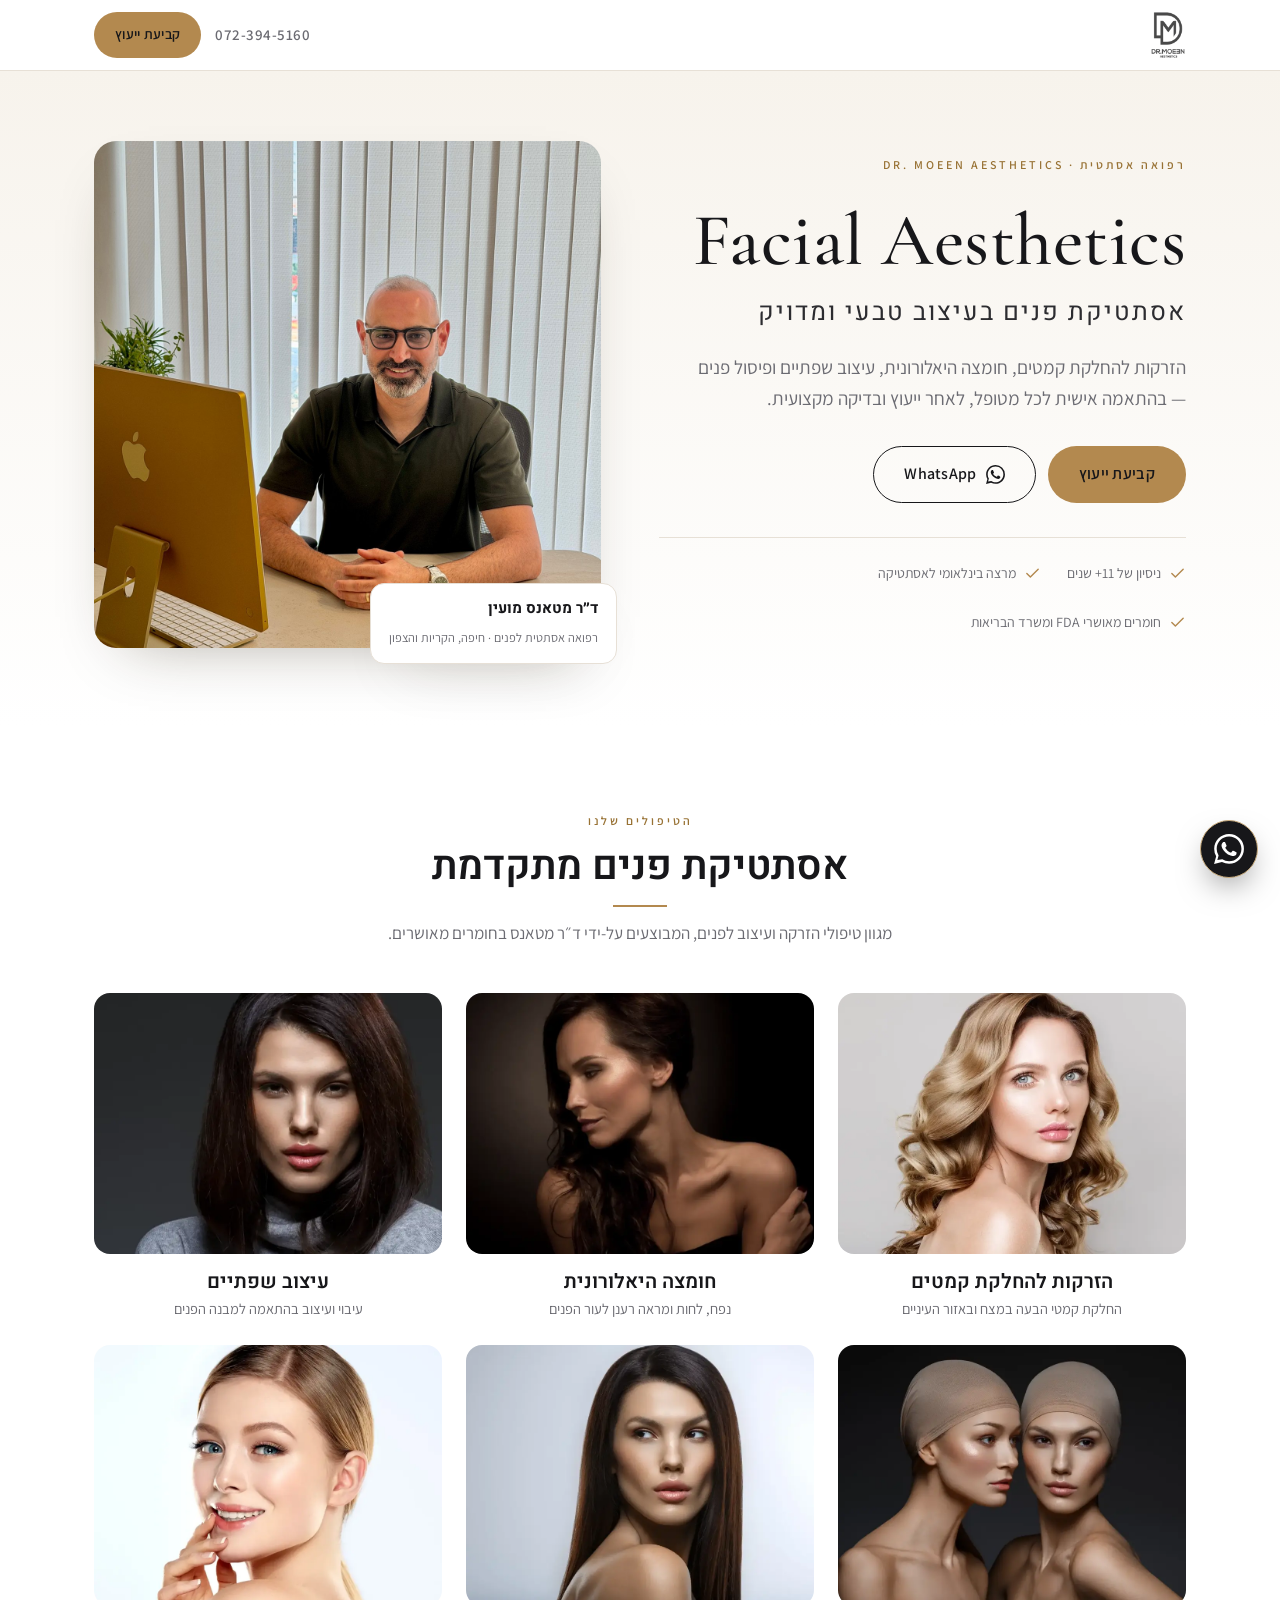
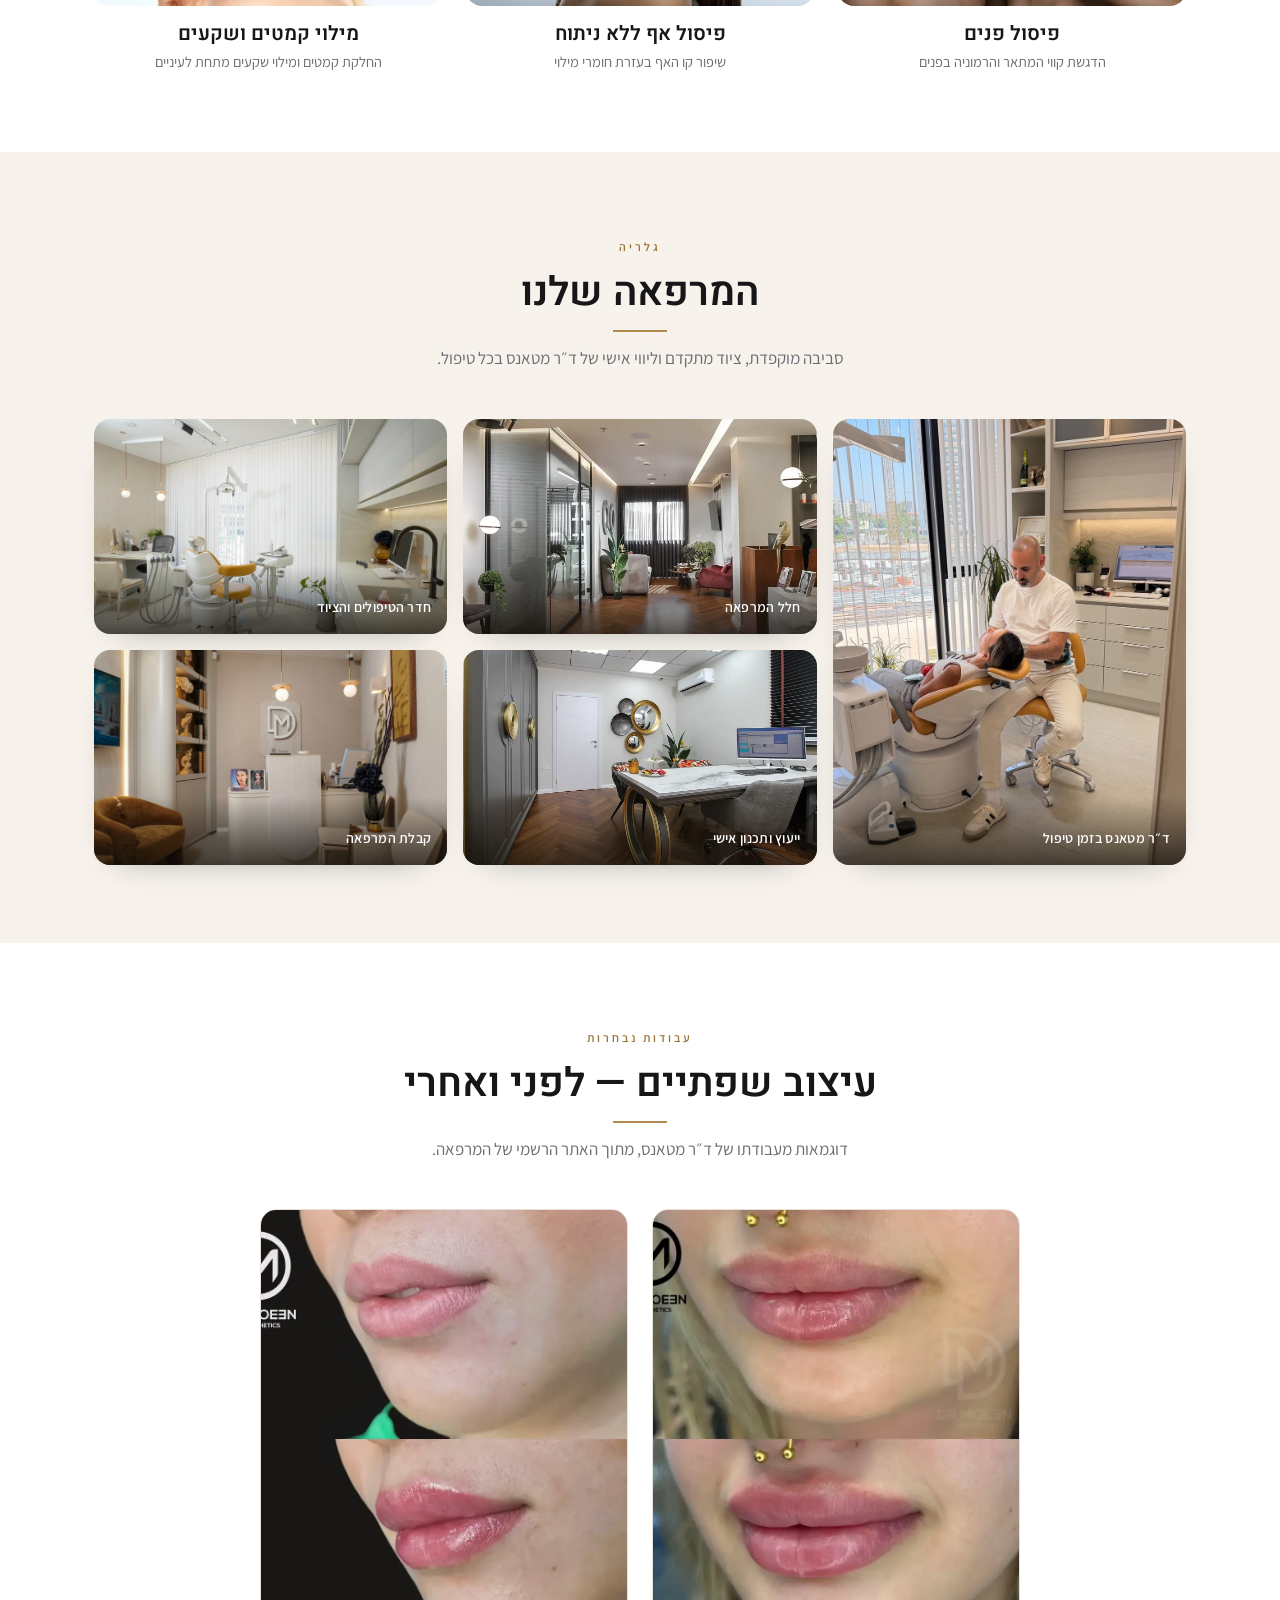
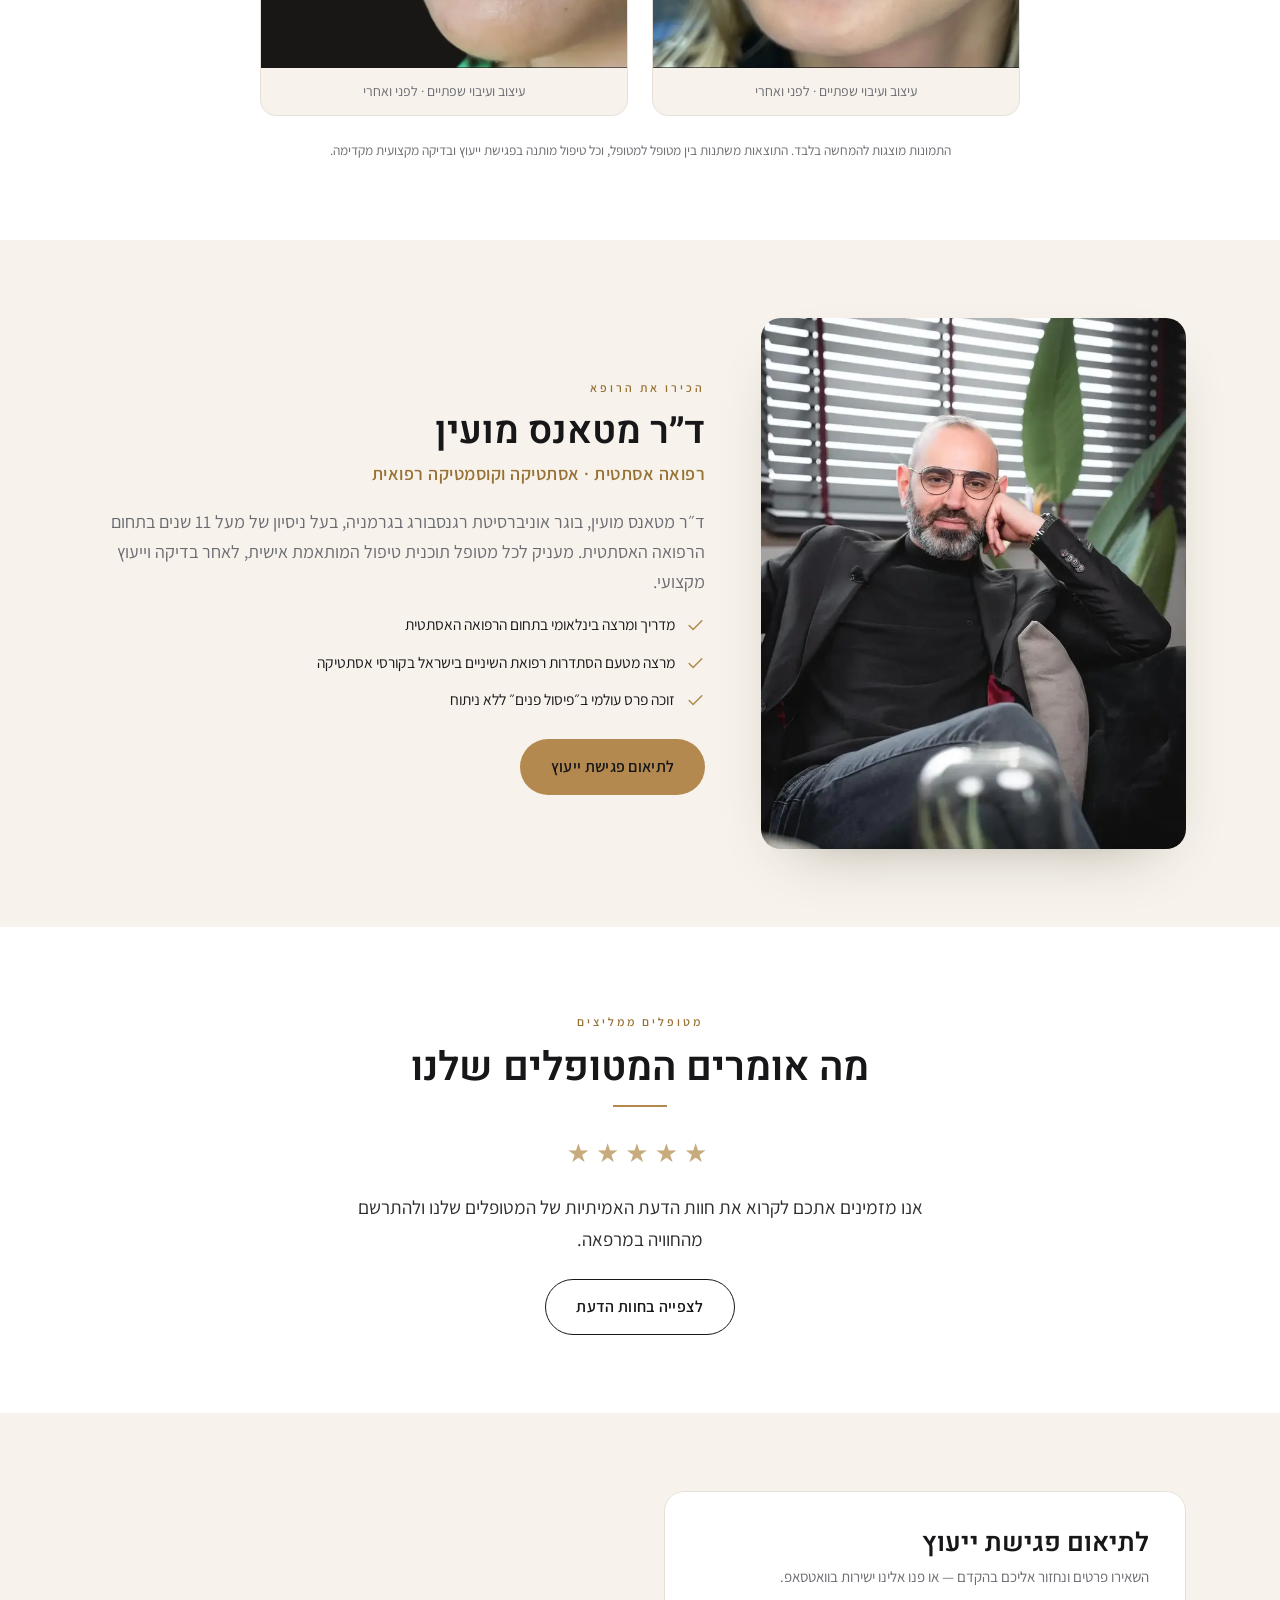
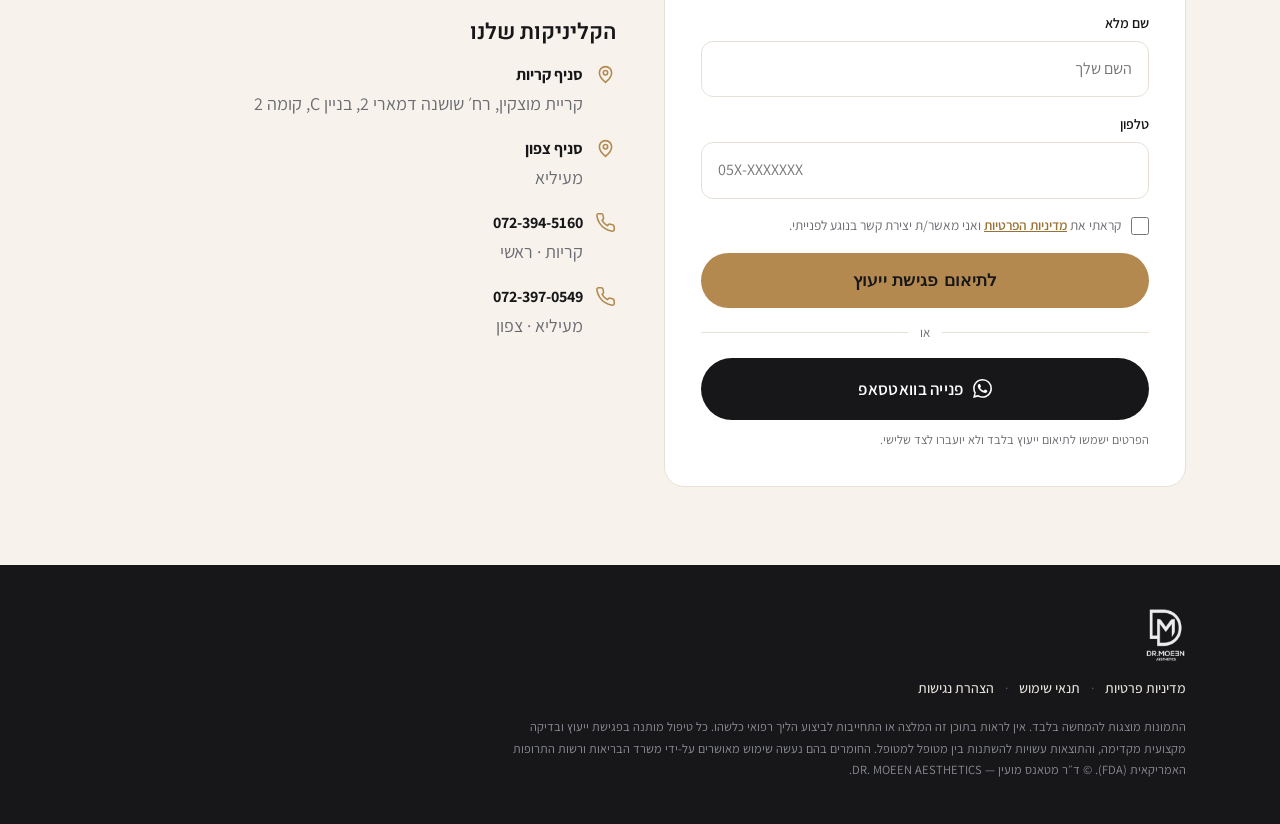
==== index.html @ f5d54272 "Google Ads compliance fixes (P1/P2) per spec R1: add Privacy Policy page + footer/form links R2: rem" ====
<!DOCTYPE html>
<html lang="he" dir="rtl">
<head>
<meta charset="UTF-8" />
<meta name="viewport" content="width=device-width, initial-scale=1.0" />
<title>Facial Aesthetics | DR. MOEEN AESTHETICS – ד"ר מטאנס מועין</title>
<meta name="description" content="רפואה אסתטית לפנים בהובלת ד״ר מטאנס מועין (DR. MOEEN AESTHETICS): הזרקות להחלקת קמטים, חומצה היאלורונית, עיצוב שפתיים, פיסול פנים ואף ומילוי קמטים ושקעים — בהתאמה אישית ולאחר ייעוץ מקצועי." />
<meta name="robots" content="index, follow" />
<meta property="og:title" content="Facial Aesthetics | DR. MOEEN AESTHETICS – ד״ר מטאנס מועין" />
<meta property="og:description" content="הזרקות להחלקת קמטים · חומצה היאלורונית · עיצוב שפתיים · פיסול פנים ואף · מילוי קמטים ושקעים." />
<meta property="og:type" content="website" />
<meta property="og:image" content="assets/hero-doctor.jpg" />
<link rel="icon" href="assets/logo.png" />
<link rel="preconnect" href="https://fonts.googleapis.com" />
<link rel="preconnect" href="https://fonts.gstatic.com" crossorigin />
<link href="https://fonts.googleapis.com/css2?family=Assistant:wght@300;400;500;600;700&family=Cormorant+Garamond:wght@400;500;600&family=Heebo:wght@300;400;500;600&display=swap" rel="stylesheet" />
<style>
  :root{
    --ink:#17171a;          /* near-black text */
    --charcoal:#2c2c30;
    --muted:#6b6b72;
    --line:#e7e0d6;         /* soft beige rule */
    --bg:#ffffff;
    --cream:#f7f3ec;        /* light cream */
    --cream-2:#f1eadf;
    --gold:#b3894f;         /* luxury gold */
    --gold-deep:#987234;
    --gold-soft:#c8ab7d;
    --gold-tint:#f3ebdd;
    --radius:16px;
    --shadow:0 24px 60px -34px rgba(40,30,10,.42);
    --maxw:1140px;
  }
  *{box-sizing:border-box;margin:0;padding:0}
  html{scroll-behavior:smooth}
  body{
    font-family:'Assistant','Heebo',system-ui,Arial,sans-serif;
    color:var(--ink);background:var(--bg);line-height:1.65;font-size:18px;
    -webkit-font-smoothing:antialiased;overflow-x:hidden;
  }
  img{max-width:100%;display:block}
  a{color:inherit;text-decoration:none}
  .wrap{max-width:var(--maxw);margin-inline:auto;padding-inline:24px}
  h1,h2,h3{line-height:1.18;font-weight:600}
  h2,h3{font-family:'Heebo',sans-serif}
  .serif{font-family:'Cormorant Garamond',serif;font-weight:500;letter-spacing:.5px}
  .eyebrow{color:var(--gold-deep);font-weight:600;letter-spacing:3px;font-size:12px;text-transform:uppercase}

  /* ===== top bar ===== */
  .topbar{position:sticky;top:0;z-index:50;background:rgba(255,255,255,.9);backdrop-filter:blur(12px);border-bottom:1px solid var(--line)}
  .topbar .wrap{display:flex;align-items:center;justify-content:space-between;gap:16px;padding-block:12px}
  .logo{display:flex;align-items:center}
  .logo img{height:46px;width:auto}
  .top-actions{display:flex;align-items:center;gap:14px}
  .top-phone{color:var(--muted);font-weight:600;font-size:15px;white-space:nowrap;letter-spacing:.5px}
  .top-phone:hover{color:var(--gold-deep)}

  /* ===== buttons ===== */
  .btn{display:inline-flex;align-items:center;justify-content:center;gap:9px;padding:14px 30px;border-radius:999px;font-weight:600;font-size:16px;cursor:pointer;border:1.5px solid transparent;transition:.22s ease;white-space:nowrap;letter-spacing:.3px}
  .btn-gold{background:var(--gold);color:var(--ink)}
  .btn-gold:hover{background:var(--gold-soft);transform:translateY(-1px)}
  .btn-dark{background:var(--ink);color:#fff}
  .btn-dark:hover{background:#000;transform:translateY(-1px)}
  .btn-outline{background:transparent;color:var(--ink);border-color:var(--ink)}
  .btn-outline:hover{background:var(--ink);color:#fff}
  .btn-sm{padding:10px 20px;font-size:14px}

  /* ===== hero ===== */
  .hero{background:linear-gradient(180deg,var(--cream),#fff)}
  .hero .wrap{display:grid;grid-template-columns:1.02fr .98fr;gap:58px;align-items:center;padding-block:70px 78px}
  .hero .eyebrow{margin-bottom:18px;display:block}
  .hero h1{font-size:clamp(40px,6vw,74px);color:var(--ink)}
  .hero h1 .he{display:block;font-family:'Heebo',sans-serif;font-weight:400;font-size:.34em;letter-spacing:2px;color:var(--charcoal);margin-top:14px}
  .hero p.lead{font-size:19px;color:var(--muted);margin:24px 0 32px;max-width:500px}
  .hero .cta{display:flex;gap:12px;flex-wrap:wrap}
  .hero-visual{position:relative}
  .hero-visual img{border-radius:22px;box-shadow:var(--shadow);width:100%;object-fit:cover;aspect-ratio:1/1}
  .hero-badge{position:absolute;bottom:-16px;inset-inline-start:-16px;background:#fff;border:1px solid var(--line);border-radius:14px;padding:12px 18px;box-shadow:var(--shadow);max-width:260px}
  .hero-badge b{font-family:'Heebo';font-size:15px;color:var(--ink);display:block}
  .hero-badge small{font-size:12.5px;color:var(--muted)}
  .trust{display:flex;gap:26px;flex-wrap:wrap;margin-top:34px;padding-top:24px;border-top:1px solid var(--line)}
  .trust div{font-size:14px;color:var(--muted);display:flex;align-items:center;gap:8px}
  .trust svg{width:17px;height:17px;color:var(--gold);flex:none}

  /* ===== section frame ===== */
  section.block{padding-block:78px}
  .section-head{text-align:center;max-width:680px;margin:0 auto 46px}
  .section-head h2{font-size:clamp(28px,3.6vw,40px);margin-top:10px;color:var(--ink);font-weight:600}
  .section-head p{color:var(--muted);margin-top:12px;font-size:17px}
  .rule{width:54px;height:2px;background:var(--gold);margin:14px auto 0}

  /* ===== treatments ===== */
  .treatments{background:#fff}
  .t-grid{display:grid;grid-template-columns:repeat(3,1fr);gap:24px}
  .t-card{text-align:center}
  .t-card .ph{position:relative;overflow:hidden;border-radius:var(--radius);background:var(--cream)}
  .t-card img{width:100%;height:100%;object-fit:cover;aspect-ratio:4/3;transition:.5s ease}
  .t-card:hover img{transform:scale(1.05)}
  .t-card h3{font-size:20px;margin-top:16px;font-weight:600}
  .t-card p{color:var(--muted);font-size:14.5px;margin-top:4px}

  /* ===== clinic bento ===== */
  .clinic{background:var(--cream)}
  .bento{display:grid;grid-template-columns:repeat(3,1fr);grid-auto-rows:215px;gap:16px}
  .bento figure{position:relative;overflow:hidden;border-radius:var(--radius);margin:0;box-shadow:0 14px 34px -26px rgba(0,0,0,.5)}
  .bento img{width:100%;height:100%;object-fit:cover;transition:.5s ease}
  .bento figure:hover img{transform:scale(1.05)}
  .bento .tall{grid-row:span 2}
  .bento figcaption{position:absolute;inset-inline:0;bottom:0;padding:30px 16px 14px;background:linear-gradient(180deg,transparent,rgba(20,16,10,.72));color:#fff;font-size:14px;font-weight:600;letter-spacing:.3px}

  /* ===== selected work ===== */
  .work{background:#fff}
  .work-grid{display:grid;grid-template-columns:repeat(2,1fr);gap:24px;max-width:760px;margin:0 auto}
  .work figure{margin:0;border-radius:var(--radius);overflow:hidden;border:1px solid var(--line);background:var(--cream)}
  .work img{width:100%;object-fit:cover;aspect-ratio:4/5}
  .work figcaption{padding:12px 16px;font-size:14px;color:var(--muted);text-align:center}
  .disclaimer{margin-top:24px;text-align:center;color:var(--muted);font-size:13.5px;max-width:780px;margin-inline:auto;line-height:1.6}

  /* ===== doctor ===== */
  .doctor{background:var(--cream)}
  .doctor .wrap{display:grid;grid-template-columns:.82fr 1.18fr;gap:56px;align-items:center}
  .doctor-img img{border-radius:20px;box-shadow:var(--shadow);width:100%;object-fit:cover;aspect-ratio:4/5}
  .doctor h2{font-size:clamp(28px,3.4vw,38px);font-weight:600}
  .doctor .role{color:var(--gold-deep);font-weight:600;margin:6px 0 18px;letter-spacing:.5px}
  .doctor p{color:var(--muted);margin-bottom:16px}
  .creds{list-style:none;display:grid;gap:12px;margin-top:6px}
  .creds li{display:flex;gap:11px;align-items:flex-start;font-size:15.5px;color:var(--ink)}
  .creds svg{width:19px;height:19px;color:var(--gold);flex:none;margin-top:4px}

  /* ===== reviews ===== */
  .reviews{background:#fff;text-align:center}
  .stars{font-size:26px;letter-spacing:6px;color:var(--gold-soft)}
  .reviews .quote{max-width:620px;margin:18px auto 24px;font-size:19px;color:var(--charcoal)}

  /* ===== contact ===== */
  .contact{background:var(--cream)}
  .contact .wrap{display:grid;grid-template-columns:1fr 1fr;gap:48px;align-items:center}
  .contact-card{background:#fff;border:1px solid var(--line);border-radius:20px;padding:36px}
  .contact-card h2{font-size:26px;margin-bottom:6px;font-weight:600}
  .contact-card p.small{color:var(--muted);font-size:15px;margin-bottom:22px}
  .field{margin-bottom:16px}
  .field label{display:block;font-size:14px;font-weight:600;margin-bottom:6px}
  .field input{width:100%;padding:14px 16px;border:1.5px solid var(--line);border-radius:12px;font:inherit;font-size:16px;background:#fff;transition:.15s}
  .field input:focus{outline:none;border-color:var(--gold);box-shadow:0 0 0 3px var(--gold-tint)}
  .contact-card .btn{width:100%;font-size:17px;padding:16px}
  .consent{display:flex;align-items:flex-start;gap:10px;font-size:13.5px;color:var(--muted);margin:4px 0 18px;line-height:1.5;cursor:pointer}
  .consent input{width:18px;height:18px;margin-top:2px;flex:none;accent-color:var(--gold-deep);cursor:pointer}
  .consent a{color:var(--gold-deep);font-weight:600;text-decoration:underline}
  /* accessibility: visible keyboard focus */
  a:focus-visible,button:focus-visible,input:focus-visible,.consent input:focus-visible{outline:2px solid var(--gold-deep);outline-offset:2px}
  .or{display:flex;align-items:center;gap:12px;color:var(--muted);font-size:13px;margin:14px 0}
  .or::before,.or::after{content:"";height:1px;background:var(--line);flex:1}
  .contact-info h3{font-size:22px;margin-bottom:16px;font-weight:600}
  .contact-info .line{display:flex;gap:12px;align-items:flex-start;margin-bottom:18px;color:var(--muted)}
  .contact-info .line svg{width:21px;height:21px;color:var(--gold);flex:none;margin-top:2px}
  .contact-info b{color:var(--ink);display:block;font-size:16px}
  .privacy{font-size:12.5px;color:var(--muted);margin-top:10px}

  /* ===== footer ===== */
  footer{background:var(--ink);color:#b9bbc2;padding-block:44px;font-size:14px}
  footer .flogo img{height:52px;width:auto;filter:brightness(0) invert(1);opacity:.92}
  footer .flinks{margin-top:16px;font-size:14px}
  footer .flinks a{color:#e6e2da;font-weight:500}
  footer .flinks a:hover{color:#fff;text-decoration:underline}
  footer .flinks span{margin-inline:8px;color:#5b5d64}
  footer .legal{max-width:680px;color:#8a8c93;font-size:12.5px;line-height:1.7;margin-top:16px}

  /* ===== floating whatsapp ===== */
  .wa-float{position:fixed;bottom:22px;inset-inline-start:22px;z-index:60;width:58px;height:58px;border-radius:50%;background:var(--ink);border:1.5px solid var(--gold-soft);display:grid;place-items:center;box-shadow:0 14px 32px -10px rgba(0,0,0,.5);transition:transform .2s}
  .wa-float:hover{transform:scale(1.08)}
  .wa-float svg{width:30px;height:30px;color:#fff}

  /* ===== responsive ===== */
  @media(max-width:920px){
    body{font-size:17px}
    .hero .wrap{grid-template-columns:1fr;gap:40px;padding-block:48px}
    .hero-visual{order:-1;max-width:460px;margin-inline:auto}
    .t-grid{grid-template-columns:repeat(2,1fr)}
    .bento{grid-template-columns:1fr 1fr;grid-auto-rows:170px}
    .doctor .wrap{grid-template-columns:1fr;gap:30px}
    .doctor-img{max-width:360px;margin-inline:auto}
    .contact .wrap{grid-template-columns:1fr}
    .top-phone{display:none}
  }
  @media(max-width:520px){
    .t-grid{grid-template-columns:1fr 1fr;gap:14px}
    .t-card h3{font-size:17px}
    .bento{grid-template-columns:1fr 1fr;grid-auto-rows:150px}
    .work-grid{grid-template-columns:1fr;max-width:360px}
    .hero .cta{flex-direction:column}
    .hero .cta .btn{width:100%}
  }
</style>
</head>
<body>

<!-- ===== TOP BAR ===== -->
<header class="topbar">
  <div class="wrap">
    <a class="logo" href="#top" aria-label="DR. MOEEN AESTHETICS">
      <img src="assets/logo.png" alt="DR. MOEEN AESTHETICS" />
    </a>
    <div class="top-actions">
      <a class="top-phone" href="tel:+972723945160">072-394-5160</a>
      <a class="btn btn-gold btn-sm" href="#contact">קביעת ייעוץ</a>
    </div>
  </div>
</header>

<!-- ===== HERO ===== -->
<section class="hero" id="top">
  <div class="wrap">
    <div class="hero-copy">
      <span class="eyebrow">רפואה אסתטית · DR. MOEEN AESTHETICS</span>
      <h1><span class="serif">Facial Aesthetics</span>
        <span class="he">אסתטיקת פנים בעיצוב טבעי ומדויק</span>
      </h1>
      <p class="lead">הזרקות להחלקת קמטים, חומצה היאלורונית, עיצוב שפתיים ופיסול פנים — בהתאמה אישית לכל מטופל, לאחר ייעוץ ובדיקה מקצועית.</p>
      <div class="cta">
        <a class="btn btn-gold" href="#contact">קביעת ייעוץ</a>
        <a class="btn btn-outline" href="https://wa.me/972723945160?text=%D7%94%D7%99%D7%99%2C%20%D7%90%D7%A9%D7%9E%D7%97%20%D7%9C%D7%A7%D7%91%D7%95%D7%A2%20%D7%99%D7%99%D7%A2%D7%95%D7%A5%20%D7%91%D7%A0%D7%95%D7%A9%D7%90%20%D7%90%D7%A1%D7%AA%D7%98%D7%99%D7%A7%D7%AA%20%D7%A4%D7%A0%D7%99%D7%9D" target="_blank" rel="noopener">
          <svg viewBox="0 0 24 24" width="19" height="19" fill="currentColor"><path d="M.057 24l1.687-6.163a11.867 11.867 0 01-1.587-5.946C.16 5.335 5.495 0 12.05 0a11.82 11.82 0 018.413 3.488 11.82 11.82 0 013.48 8.414c-.003 6.557-5.338 11.892-11.893 11.892a11.9 11.9 0 01-5.688-1.448L.057 24zm6.597-3.807c1.676.995 3.276 1.591 5.392 1.592 5.448 0 9.886-4.434 9.889-9.885.002-5.462-4.415-9.89-9.881-9.892-5.452 0-9.887 4.434-9.889 9.884a9.86 9.86 0 001.51 5.26l-.999 3.648 3.978-.607zm11.387-5.464c-.074-.124-.272-.198-.57-.347-.297-.149-1.758-.868-2.031-.967-.272-.099-.47-.149-.669.149-.198.297-.767.967-.94 1.165-.173.198-.347.223-.644.074-.297-.149-1.255-.462-2.39-1.475-.883-.788-1.48-1.761-1.653-2.059-.173-.297-.019-.458.13-.606.134-.133.297-.347.446-.521.151-.172.2-.296.3-.495.099-.198.05-.372-.025-.521-.075-.148-.669-1.611-.916-2.206-.242-.579-.487-.501-.669-.51l-.57-.01c-.198 0-.52.074-.792.372s-1.04 1.016-1.04 2.479 1.065 2.876 1.213 3.074c.149.198 2.095 3.2 5.076 4.487.709.306 1.263.489 1.694.626.712.226 1.36.194 1.872.118.571-.085 1.758-.719 2.006-1.413.248-.695.248-1.29.173-1.414z"/></svg>
          WhatsApp
        </a>
      </div>
      <div class="trust">
        <div><svg viewBox="0 0 24 24" fill="none" stroke="currentColor" stroke-width="2"><path d="M20 6L9 17l-5-5" stroke-linecap="round" stroke-linejoin="round"/></svg> ניסיון של 11+ שנים</div>
        <div><svg viewBox="0 0 24 24" fill="none" stroke="currentColor" stroke-width="2"><path d="M20 6L9 17l-5-5" stroke-linecap="round" stroke-linejoin="round"/></svg> מרצה בינלאומי לאסתטיקה</div>
        <div><svg viewBox="0 0 24 24" fill="none" stroke="currentColor" stroke-width="2"><path d="M20 6L9 17l-5-5" stroke-linecap="round" stroke-linejoin="round"/></svg> חומרים מאושרי FDA ומשרד הבריאות</div>
      </div>
    </div>
    <div class="hero-visual">
      <img src="assets/hero-doctor.jpg" alt="ד״ר מטאנס מועין" fetchpriority="high" />
      <div class="hero-badge">
        <b>ד״ר מטאנס מועין</b>
        <small>רפואה אסתטית לפנים · חיפה, הקריות והצפון</small>
      </div>
    </div>
  </div>
</section>

<!-- ===== TREATMENTS ===== -->
<section class="block treatments" id="treatments">
  <div class="wrap">
    <div class="section-head">
      <span class="eyebrow">הטיפולים שלנו</span>
      <h2>אסתטיקת פנים מתקדמת</h2>
      <div class="rule"></div>
      <p>מגוון טיפולי הזרקה ועיצוב לפנים, המבוצעים על-ידי ד״ר מטאנס בחומרים מאושרים.</p>
    </div>
    <div class="t-grid">
      <div class="t-card"><div class="ph"><img src="assets/face-antiwrinkle.webp" alt="הזרקות להחלקת קמטים" loading="lazy"></div><h3>הזרקות להחלקת קמטים</h3><p>החלקת קמטי הבעה במצח ובאזור העיניים</p></div>
      <div class="t-card"><div class="ph"><img src="assets/face-hyaluronic.webp" alt="חומצה היאלורונית" loading="lazy"></div><h3>חומצה היאלורונית</h3><p>נפח, לחות ומראה רענן לעור הפנים</p></div>
      <div class="t-card"><div class="ph"><img src="assets/face-lips.webp" alt="עיצוב ועיבוי שפתיים" loading="lazy"></div><h3>עיצוב שפתיים</h3><p>עיבוי ועיצוב בהתאמה למבנה הפנים</p></div>
      <div class="t-card"><div class="ph"><img src="assets/face-sculpt.webp" alt="פיסול פנים" loading="lazy"></div><h3>פיסול פנים</h3><p>הדגשת קווי המתאר והרמוניה בפנים</p></div>
      <div class="t-card"><div class="ph"><img src="assets/face-nose.webp" alt="פיסול אף ללא ניתוח" loading="lazy"></div><h3>פיסול אף ללא ניתוח</h3><p>שיפור קו האף בעזרת חומרי מילוי</p></div>
      <div class="t-card"><div class="ph"><img src="assets/face-wrinkles.webp" alt="מילוי קמטים ושקעים" loading="lazy"></div><h3>מילוי קמטים ושקעים</h3><p>החלקת קמטים ומילוי שקעים מתחת לעיניים</p></div>
    </div>
  </div>
</section>

<!-- ===== CLINIC GALLERY ===== -->
<section class="block clinic" id="clinic">
  <div class="wrap">
    <div class="section-head">
      <span class="eyebrow">גלריה</span>
      <h2>המרפאה שלנו</h2>
      <div class="rule"></div>
      <p>סביבה מוקפדת, ציוד מתקדם וליווי אישי של ד״ר מטאנס בכל טיפול.</p>
    </div>
    <div class="bento">
      <figure class="tall"><img src="assets/treatment-2.jpg" alt="ד״ר מטאנס מועין בזמן טיפול" loading="lazy"><figcaption>ד״ר מטאנס בזמן טיפול</figcaption></figure>
      <figure><img src="assets/clinic-hall.webp" alt="חלל המרפאה" loading="lazy"><figcaption>חלל המרפאה</figcaption></figure>
      <figure><img src="assets/clinic-room.jpg" alt="חדר הטיפולים והציוד" loading="lazy"><figcaption>חדר הטיפולים והציוד</figcaption></figure>
      <figure><img src="assets/clinic-consult.webp" alt="חדר ייעוץ ותכנון טיפול" loading="lazy"><figcaption>ייעוץ ותכנון אישי</figcaption></figure>
      <figure><img src="assets/clinic-reception.jpg" alt="קבלת המרפאה" loading="lazy"><figcaption>קבלת המרפאה</figcaption></figure>
    </div>
  </div>
</section>

<!-- ===== SELECTED WORK ===== -->
<section class="block work" id="work">
  <div class="wrap">
    <div class="section-head">
      <span class="eyebrow">עבודות נבחרות</span>
      <h2>עיצוב שפתיים — לפני ואחרי</h2>
      <div class="rule"></div>
      <p>דוגמאות מעבודתו של ד״ר מטאנס, מתוך האתר הרשמי של המרפאה.</p>
    </div>
    <div class="work-grid">
      <figure><img src="assets/ba-lips-1.webp" alt="עיצוב שפתיים — לפני ואחרי" loading="lazy"><figcaption>עיצוב ועיבוי שפתיים · לפני ואחרי</figcaption></figure>
      <figure><img src="assets/ba-lips-3.webp" alt="עיצוב שפתיים — לפני ואחרי" loading="lazy"><figcaption>עיצוב ועיבוי שפתיים · לפני ואחרי</figcaption></figure>
    </div>
    <p class="disclaimer">התמונות מוצגות להמחשה בלבד. התוצאות משתנות בין מטופל למטופל, וכל טיפול מותנה בפגישת ייעוץ ובדיקה מקצועית מקדימה.</p>
  </div>
</section>

<!-- ===== DOCTOR ===== -->
<section class="block doctor" id="doctor">
  <div class="wrap">
    <div class="doctor-img">
      <img src="assets/doctor-lounge.webp" alt="ד״ר מטאנס מועין" loading="lazy" />
    </div>
    <div class="doctor-copy">
      <span class="eyebrow">הכירו את הרופא</span>
      <h2 style="margin-top:8px">ד״ר מטאנס מועין</h2>
      <div class="role">רפואה אסתטית · אסתטיקה וקוסמטיקה רפואית</div>
      <p>ד״ר מטאנס מועין, בוגר אוניברסיטת רגנסבורג בגרמניה, בעל ניסיון של מעל 11 שנים בתחום הרפואה האסתטית. מעניק לכל מטופל תוכנית טיפול המותאמת אישית, לאחר בדיקה וייעוץ מקצועי.</p>
      <ul class="creds">
        <li><svg viewBox="0 0 24 24" fill="none" stroke="currentColor" stroke-width="2"><path d="M20 6L9 17l-5-5" stroke-linecap="round" stroke-linejoin="round"/></svg> מדריך ומרצה בינלאומי בתחום הרפואה האסתטית</li>
        <li><svg viewBox="0 0 24 24" fill="none" stroke="currentColor" stroke-width="2"><path d="M20 6L9 17l-5-5" stroke-linecap="round" stroke-linejoin="round"/></svg> מרצה מטעם הסתדרות רפואת השיניים בישראל בקורסי אסתטיקה</li>
        <li><svg viewBox="0 0 24 24" fill="none" stroke="currentColor" stroke-width="2"><path d="M20 6L9 17l-5-5" stroke-linecap="round" stroke-linejoin="round"/></svg> זוכה פרס עולמי ב״פיסול פנים״ ללא ניתוח</li>
      </ul>
      <div style="margin-top:26px"><a class="btn btn-gold" href="#contact">לתיאום פגישת ייעוץ</a></div>
    </div>
  </div>
</section>

<!-- ===== REVIEWS ===== -->
<section class="block reviews" id="reviews">
  <div class="wrap">
    <div class="section-head" style="margin-bottom:24px">
      <span class="eyebrow">מטופלים ממליצים</span>
      <h2>מה אומרים המטופלים שלנו</h2>
      <div class="rule"></div>
    </div>
    <div class="stars">★★★★★</div>
    <p class="quote">אנו מזמינים אתכם לקרוא את חוות הדעת האמיתיות של המטופלים שלנו ולהתרשם מהחוויה במרפאה.</p>
    <a class="btn btn-outline" href="https://www.drmatanis.com/%D7%97%D7%95%D7%95%D7%AA-%D7%93%D7%A2%D7%AA" target="_blank" rel="noopener">לצפייה בחוות הדעת</a>
  </div>
</section>

<!-- ===== CONTACT ===== -->
<section class="block contact" id="contact">
  <div class="wrap">
    <div class="contact-card">
      <h2>לתיאום פגישת ייעוץ</h2>
      <p class="small">השאירו פרטים ונחזור אליכם בהקדם — או פנו אלינו ישירות בוואטסאפ.</p>
      <form id="leadForm">
        <div class="field">
          <label for="name">שם מלא</label>
          <input type="text" id="name" name="name" placeholder="השם שלך" required autocomplete="name" />
        </div>
        <div class="field">
          <label for="phone">טלפון</label>
          <input type="tel" id="phone" name="phone" placeholder="05X-XXXXXXX" required autocomplete="tel" inputmode="tel" />
        </div>
        <label class="consent">
          <input type="checkbox" id="consent" name="consent" required />
          <span>קראתי את <a href="privacy.html" target="_blank" rel="noopener">מדיניות הפרטיות</a> ואני מאשר/ת יצירת קשר בנוגע לפנייתי.</span>
        </label>
        <button type="submit" class="btn btn-gold">לתיאום פגישת ייעוץ</button>
        <div class="or">או</div>
        <a class="btn btn-dark" href="https://wa.me/972723945160?text=%D7%94%D7%99%D7%99%2C%20%D7%90%D7%A9%D7%9E%D7%97%20%D7%9C%D7%A7%D7%91%D7%95%D7%A2%20%D7%99%D7%99%D7%A2%D7%95%D7%A5%20%D7%91%D7%A0%D7%95%D7%A9%D7%90%20%D7%90%D7%A1%D7%AA%D7%98%D7%99%D7%A7%D7%AA%20%D7%A4%D7%A0%D7%99%D7%9D" target="_blank" rel="noopener" style="width:100%">
          <svg viewBox="0 0 24 24" width="19" height="19" fill="currentColor"><path d="M.057 24l1.687-6.163a11.867 11.867 0 01-1.587-5.946C.16 5.335 5.495 0 12.05 0a11.82 11.82 0 018.413 3.488 11.82 11.82 0 013.48 8.414c-.003 6.557-5.338 11.892-11.893 11.892a11.9 11.9 0 01-5.688-1.448L.057 24zm6.597-3.807c1.676.995 3.276 1.591 5.392 1.592 5.448 0 9.886-4.434 9.889-9.885.002-5.462-4.415-9.89-9.881-9.892-5.452 0-9.887 4.434-9.889 9.884a9.86 9.86 0 001.51 5.26l-.999 3.648 3.978-.607zm11.387-5.464c-.074-.124-.272-.198-.57-.347-.297-.149-1.758-.868-2.031-.967-.272-.099-.47-.149-.669.149-.198.297-.767.967-.94 1.165-.173.198-.347.223-.644.074-.297-.149-1.255-.462-2.39-1.475-.883-.788-1.48-1.761-1.653-2.059-.173-.297-.019-.458.13-.606.134-.133.297-.347.446-.521.151-.172.2-.296.3-.495.099-.198.05-.372-.025-.521-.075-.148-.669-1.611-.916-2.206-.242-.579-.487-.501-.669-.51l-.57-.01c-.198 0-.52.074-.792.372s-1.04 1.016-1.04 2.479 1.065 2.876 1.213 3.074c.149.198 2.095 3.2 5.076 4.487.709.306 1.263.489 1.694.626.712.226 1.36.194 1.872.118.571-.085 1.758-.719 2.006-1.413.248-.695.248-1.29.173-1.414z"/></svg>
          פנייה בוואטסאפ
        </a>
        <p class="privacy">הפרטים ישמשו לתיאום ייעוץ בלבד ולא יועברו לצד שלישי.</p>
      </form>
    </div>
    <div class="contact-info">
      <h3>הקליניקות שלנו</h3>
      <div class="line">
        <svg viewBox="0 0 24 24" fill="none" stroke="currentColor" stroke-width="1.8"><path d="M12 21s7-5.6 7-11a7 7 0 10-14 0c0 5.4 7 11 7 11z" stroke-linejoin="round"/><circle cx="12" cy="10" r="2.5"/></svg>
        <span><b>סניף קריות</b>קריית מוצקין, רח׳ שושנה דמארי 2, בניין C, קומה 2</span>
      </div>
      <div class="line">
        <svg viewBox="0 0 24 24" fill="none" stroke="currentColor" stroke-width="1.8"><path d="M12 21s7-5.6 7-11a7 7 0 10-14 0c0 5.4 7 11 7 11z" stroke-linejoin="round"/><circle cx="12" cy="10" r="2.5"/></svg>
        <span><b>סניף צפון</b>מעיליא</span>
      </div>
      <div class="line">
        <svg viewBox="0 0 24 24" fill="none" stroke="currentColor" stroke-width="1.8"><path d="M22 16.9v3a2 2 0 01-2.2 2 19.8 19.8 0 01-8.6-3.1 19.5 19.5 0 01-6-6A19.8 19.8 0 012.1 4.2 2 2 0 014.1 2h3a2 2 0 012 1.7c.1.9.3 1.8.6 2.6a2 2 0 01-.5 2.1L8.1 9.6a16 16 0 006 6l1.2-1.2a2 2 0 012.1-.5c.8.3 1.7.5 2.6.6a2 2 0 011.7 2z" stroke-linejoin="round"/></svg>
        <span><b><a href="tel:+972723945160">072-394-5160</a></b>קריות · ראשי</span>
      </div>
      <div class="line">
        <svg viewBox="0 0 24 24" fill="none" stroke="currentColor" stroke-width="1.8"><path d="M22 16.9v3a2 2 0 01-2.2 2 19.8 19.8 0 01-8.6-3.1 19.5 19.5 0 01-6-6A19.8 19.8 0 012.1 4.2 2 2 0 014.1 2h3a2 2 0 012 1.7c.1.9.3 1.8.6 2.6a2 2 0 01-.5 2.1L8.1 9.6a16 16 0 006 6l1.2-1.2a2 2 0 012.1-.5c.8.3 1.7.5 2.6.6a2 2 0 011.7 2z" stroke-linejoin="round"/></svg>
        <span><b><a href="tel:+972723970549">072-397-0549</a></b>מעיליא · צפון</span>
      </div>
    </div>
  </div>
</section>

<!-- ===== FOOTER ===== -->
<footer>
  <div class="wrap" style="display:flex;flex-direction:column;align-items:flex-start">
    <div class="flogo"><img src="assets/logo.png" alt="DR. MOEEN AESTHETICS" /></div>
    <nav class="flinks" aria-label="עמודים משפטיים">
      <a href="privacy.html">מדיניות פרטיות</a>
      <span aria-hidden="true">·</span>
      <a href="terms.html">תנאי שימוש</a>
      <span aria-hidden="true">·</span>
      <a href="accessibility.html">הצהרת נגישות</a>
    </nav>
    <p class="legal">
      התמונות מוצגות להמחשה בלבד. אין לראות בתוכן זה המלצה או התחייבות לביצוע הליך רפואי כלשהו. כל טיפול מותנה בפגישת ייעוץ ובדיקה מקצועית מקדימה, והתוצאות עשויות להשתנות בין מטופל למטופל. החומרים בהם נעשה שימוש מאושרים על-ידי משרד הבריאות ורשות התרופות האמריקאית (FDA). © ד״ר מטאנס מועין — DR. MOEEN AESTHETICS.
    </p>
  </div>
</footer>

<!-- ===== FLOATING WHATSAPP ===== -->
<a class="wa-float" href="https://wa.me/972723945160?text=%D7%94%D7%99%D7%99%2C%20%D7%90%D7%A9%D7%9E%D7%97%20%D7%9C%D7%A7%D7%91%D7%95%D7%A2%20%D7%99%D7%99%D7%A2%D7%95%D7%A5%20%D7%91%D7%A0%D7%95%D7%A9%D7%90%20%D7%90%D7%A1%D7%AA%D7%98%D7%99%D7%A7%D7%AA%20%D7%A4%D7%A0%D7%99%D7%9D" target="_blank" rel="noopener" aria-label="פנייה בוואטסאפ">
  <svg viewBox="0 0 24 24" fill="currentColor"><path d="M.057 24l1.687-6.163a11.867 11.867 0 01-1.587-5.946C.16 5.335 5.495 0 12.05 0a11.82 11.82 0 018.413 3.488 11.82 11.82 0 013.48 8.414c-.003 6.557-5.338 11.892-11.893 11.892a11.9 11.9 0 01-5.688-1.448L.057 24zm6.597-3.807c1.676.995 3.276 1.591 5.392 1.592 5.448 0 9.886-4.434 9.889-9.885.002-5.462-4.415-9.89-9.881-9.892-5.452 0-9.887 4.434-9.889 9.884a9.86 9.86 0 001.51 5.26l-.999 3.648 3.978-.607zm11.387-5.464c-.074-.124-.272-.198-.57-.347-.297-.149-1.758-.868-2.031-.967-.272-.099-.47-.149-.669.149-.198.297-.767.967-.94 1.165-.173.198-.347.223-.644.074-.297-.149-1.255-.462-2.39-1.475-.883-.788-1.48-1.761-1.653-2.059-.173-.297-.019-.458.13-.606.134-.133.297-.347.446-.521.151-.172.2-.296.3-.495.099-.198.05-.372-.025-.521-.075-.148-.669-1.611-.916-2.206-.242-.579-.487-.501-.669-.51l-.57-.01c-.198 0-.52.074-.792.372s-1.04 1.016-1.04 2.479 1.065 2.876 1.213 3.074c.149.198 2.095 3.2 5.076 4.487.709.306 1.263.489 1.694.626.712.226 1.36.194 1.872.118.571-.085 1.758-.719 2.006-1.413.248-.695.248-1.29.173-1.414z"/></svg>
</a>

<script>
  document.getElementById('leadForm').addEventListener('submit', function(e){
    e.preventDefault();
    var name = document.getElementById('name').value.trim();
    var phone = document.getElementById('phone').value.trim();
    var consent = document.getElementById('consent').checked;
    if(!name || !phone){ return; }
    if(!consent){ document.getElementById('consent').focus(); return; }
    var msg = 'היי, שמי ' + name + ' (טלפון: ' + phone + '). אשמח לתאם פגישת ייעוץ בנושא אסתטיקת פנים.';
    window.open('https://wa.me/972723945160?text=' + encodeURIComponent(msg), '_blank');
  });
</script>
</body>
</html>
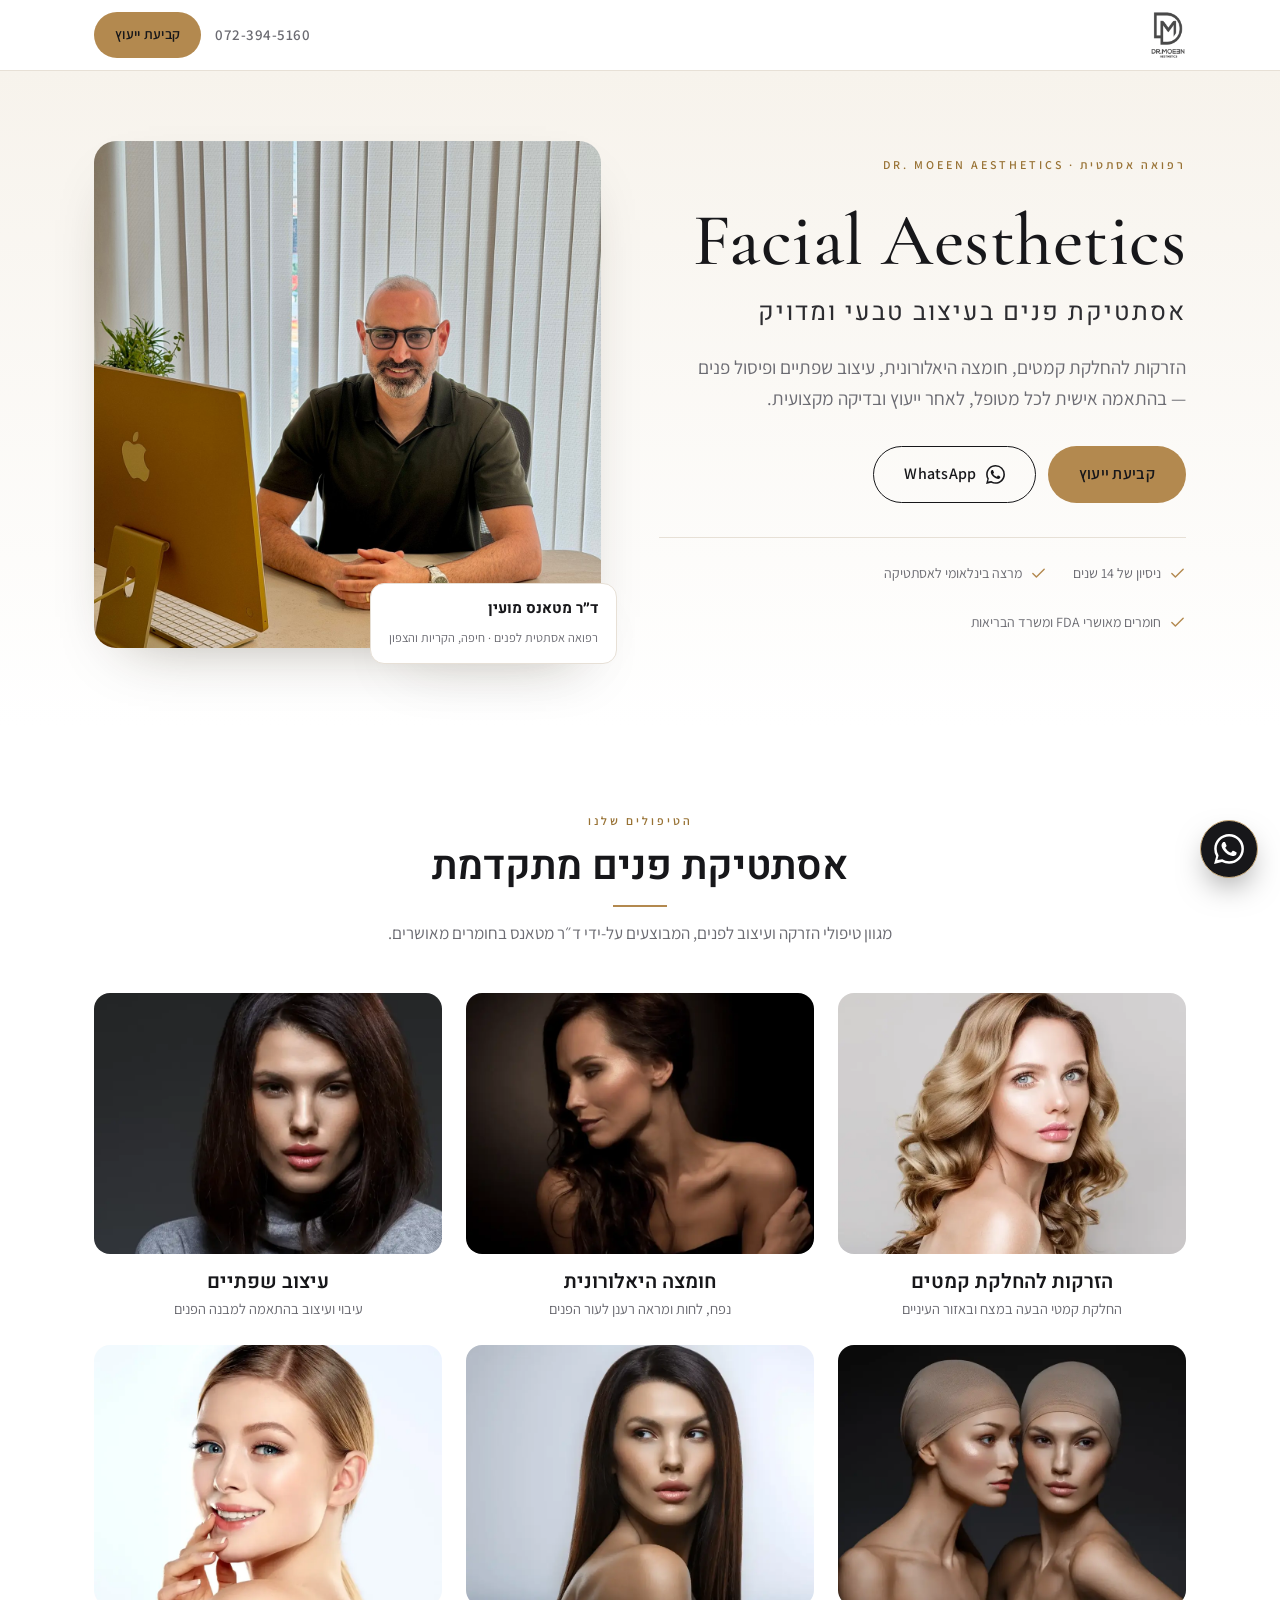
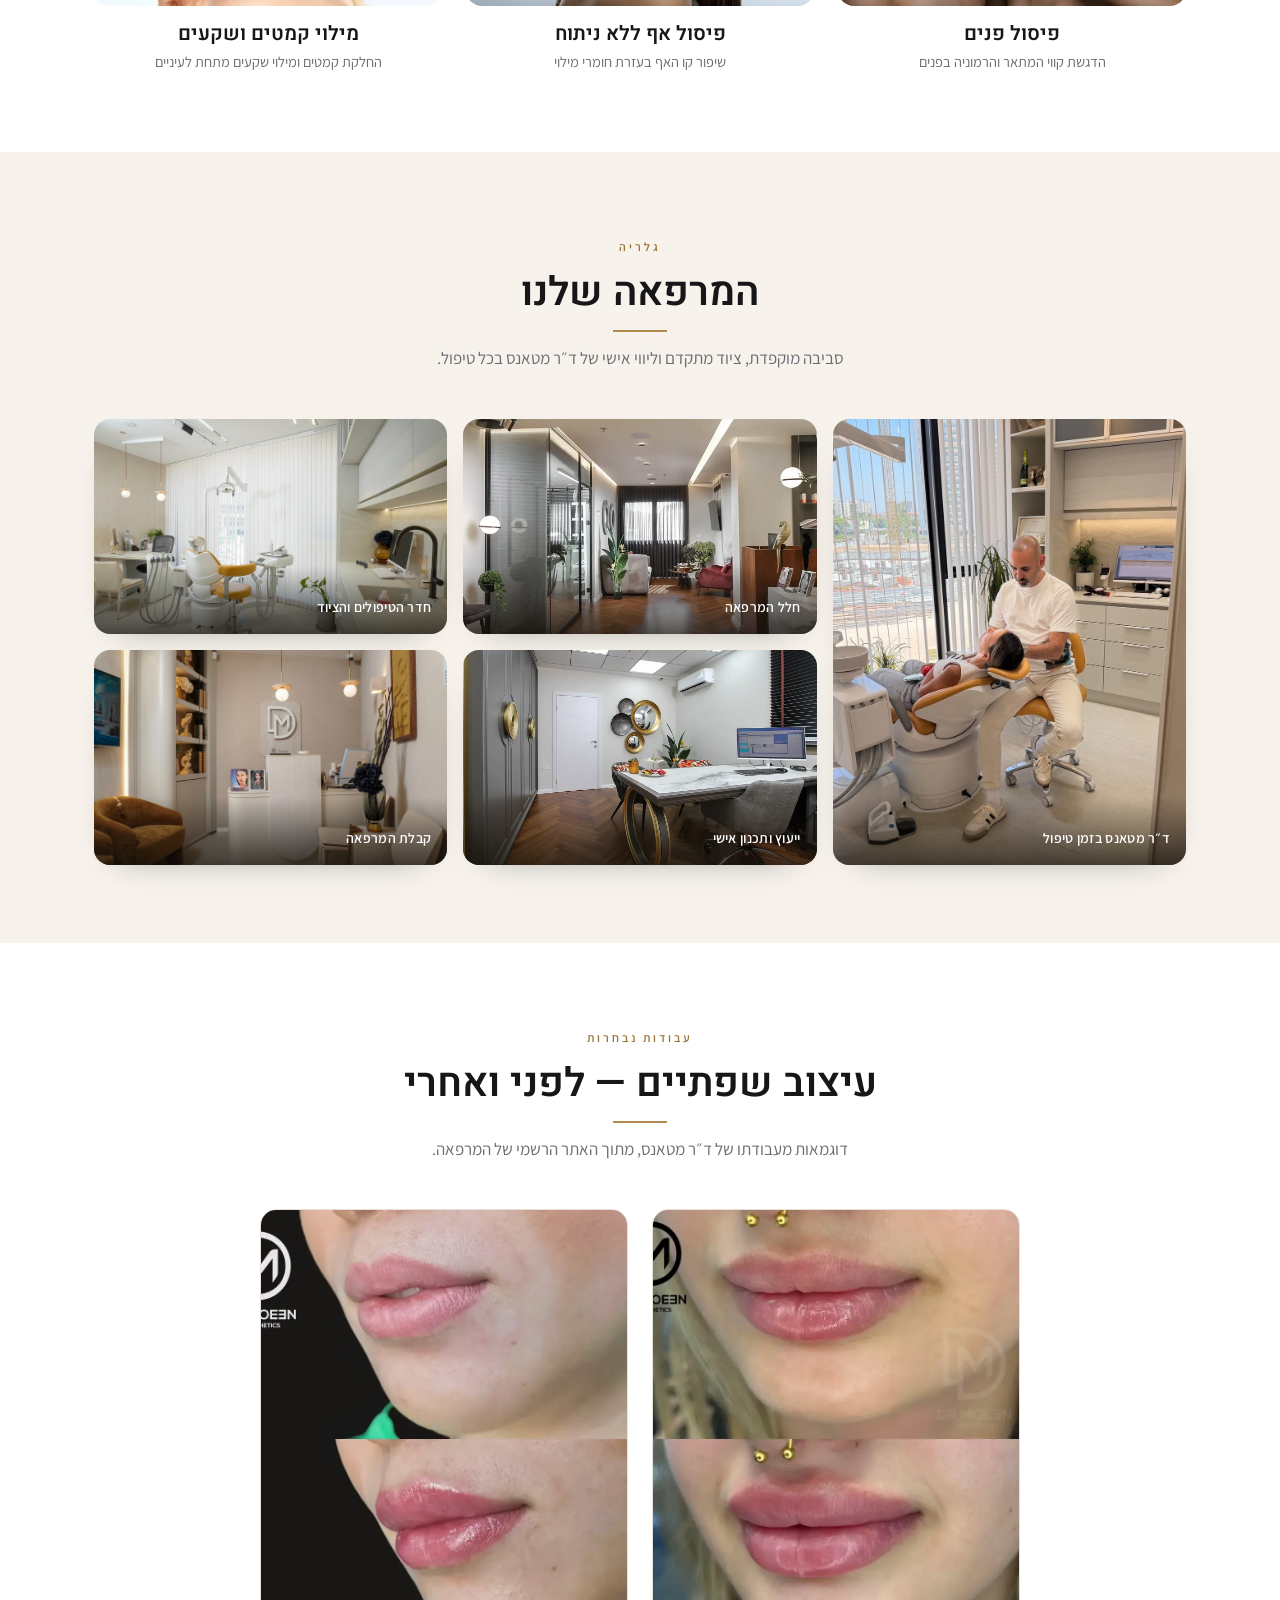
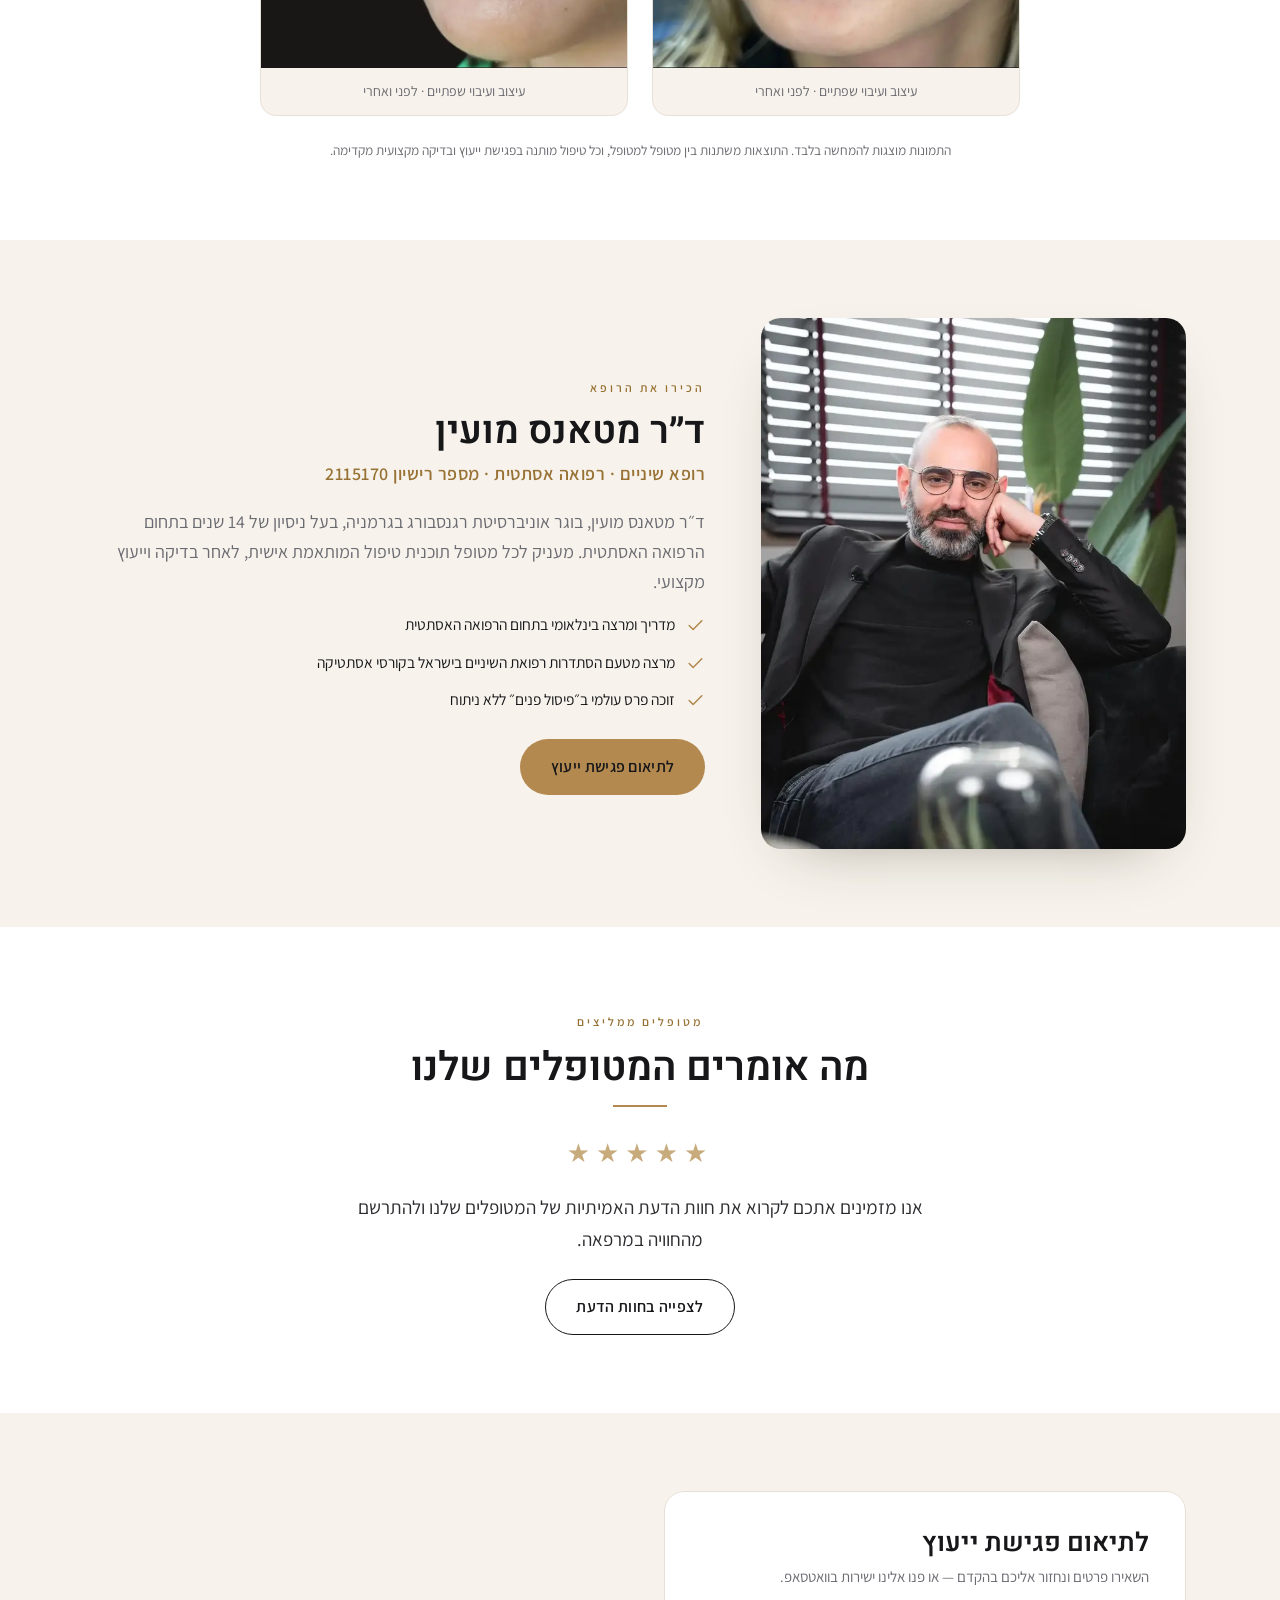
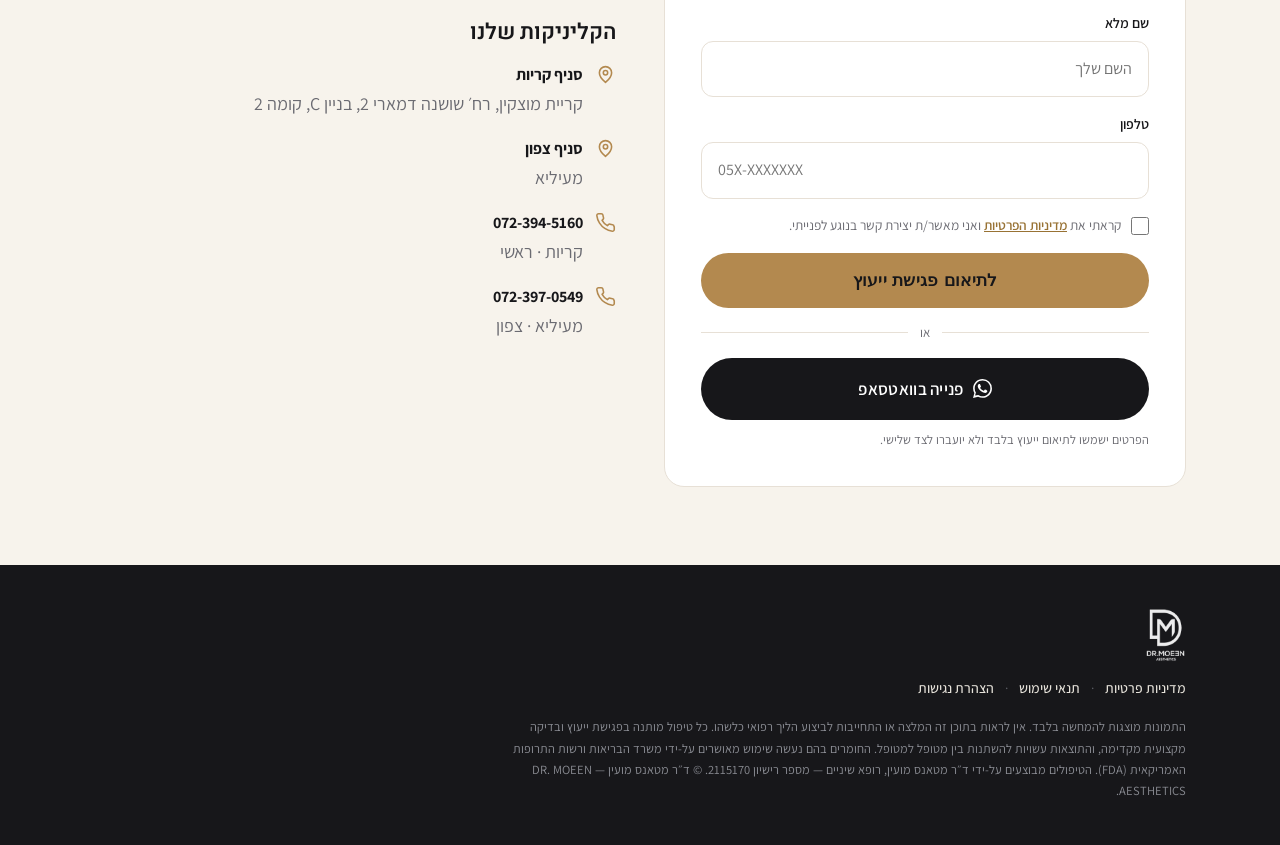
==== commit 3f1185a4: "Update experience to 14 years; add license number 2115170 - Hero trust + doctor bio: 11 -> 14 years " ====
--- a/index.html
+++ b/index.html
@@ -224,7 +224,7 @@
         </a>
       </div>
       <div class="trust">
-        <div><svg viewBox="0 0 24 24" fill="none" stroke="currentColor" stroke-width="2"><path d="M20 6L9 17l-5-5" stroke-linecap="round" stroke-linejoin="round"/></svg> ניסיון של 11+ שנים</div>
+        <div><svg viewBox="0 0 24 24" fill="none" stroke="currentColor" stroke-width="2"><path d="M20 6L9 17l-5-5" stroke-linecap="round" stroke-linejoin="round"/></svg> ניסיון של 14 שנים</div>
         <div><svg viewBox="0 0 24 24" fill="none" stroke="currentColor" stroke-width="2"><path d="M20 6L9 17l-5-5" stroke-linecap="round" stroke-linejoin="round"/></svg> מרצה בינלאומי לאסתטיקה</div>
         <div><svg viewBox="0 0 24 24" fill="none" stroke="currentColor" stroke-width="2"><path d="M20 6L9 17l-5-5" stroke-linecap="round" stroke-linejoin="round"/></svg> חומרים מאושרי FDA ומשרד הבריאות</div>
       </div>
@@ -304,8 +304,8 @@
     <div class="doctor-copy">
       <span class="eyebrow">הכירו את הרופא</span>
       <h2 style="margin-top:8px">ד״ר מטאנס מועין</h2>
-      <div class="role">רפואה אסתטית · אסתטיקה וקוסמטיקה רפואית</div>
-      <p>ד״ר מטאנס מועין, בוגר אוניברסיטת רגנסבורג בגרמניה, בעל ניסיון של מעל 11 שנים בתחום הרפואה האסתטית. מעניק לכל מטופל תוכנית טיפול המותאמת אישית, לאחר בדיקה וייעוץ מקצועי.</p>
+      <div class="role">רופא שיניים · רפואה אסתטית · מספר רישיון 2115170</div>
+      <p>ד״ר מטאנס מועין, בוגר אוניברסיטת רגנסבורג בגרמניה, בעל ניסיון של 14 שנים בתחום הרפואה האסתטית. מעניק לכל מטופל תוכנית טיפול המותאמת אישית, לאחר בדיקה וייעוץ מקצועי.</p>
       <ul class="creds">
         <li><svg viewBox="0 0 24 24" fill="none" stroke="currentColor" stroke-width="2"><path d="M20 6L9 17l-5-5" stroke-linecap="round" stroke-linejoin="round"/></svg> מדריך ומרצה בינלאומי בתחום הרפואה האסתטית</li>
         <li><svg viewBox="0 0 24 24" fill="none" stroke="currentColor" stroke-width="2"><path d="M20 6L9 17l-5-5" stroke-linecap="round" stroke-linejoin="round"/></svg> מרצה מטעם הסתדרות רפואת השיניים בישראל בקורסי אסתטיקה</li>
@@ -392,7 +392,7 @@
       <a href="accessibility.html">הצהרת נגישות</a>
     </nav>
     <p class="legal">
-      התמונות מוצגות להמחשה בלבד. אין לראות בתוכן זה המלצה או התחייבות לביצוע הליך רפואי כלשהו. כל טיפול מותנה בפגישת ייעוץ ובדיקה מקצועית מקדימה, והתוצאות עשויות להשתנות בין מטופל למטופל. החומרים בהם נעשה שימוש מאושרים על-ידי משרד הבריאות ורשות התרופות האמריקאית (FDA). © ד״ר מטאנס מועין — DR. MOEEN AESTHETICS.
+      התמונות מוצגות להמחשה בלבד. אין לראות בתוכן זה המלצה או התחייבות לביצוע הליך רפואי כלשהו. כל טיפול מותנה בפגישת ייעוץ ובדיקה מקצועית מקדימה, והתוצאות עשויות להשתנות בין מטופל למטופל. החומרים בהם נעשה שימוש מאושרים על-ידי משרד הבריאות ורשות התרופות האמריקאית (FDA). הטיפולים מבוצעים על-ידי ד״ר מטאנס מועין, רופא שיניים — מספר רישיון 2115170. © ד״ר מטאנס מועין — DR. MOEEN AESTHETICS.
     </p>
   </div>
 </footer>
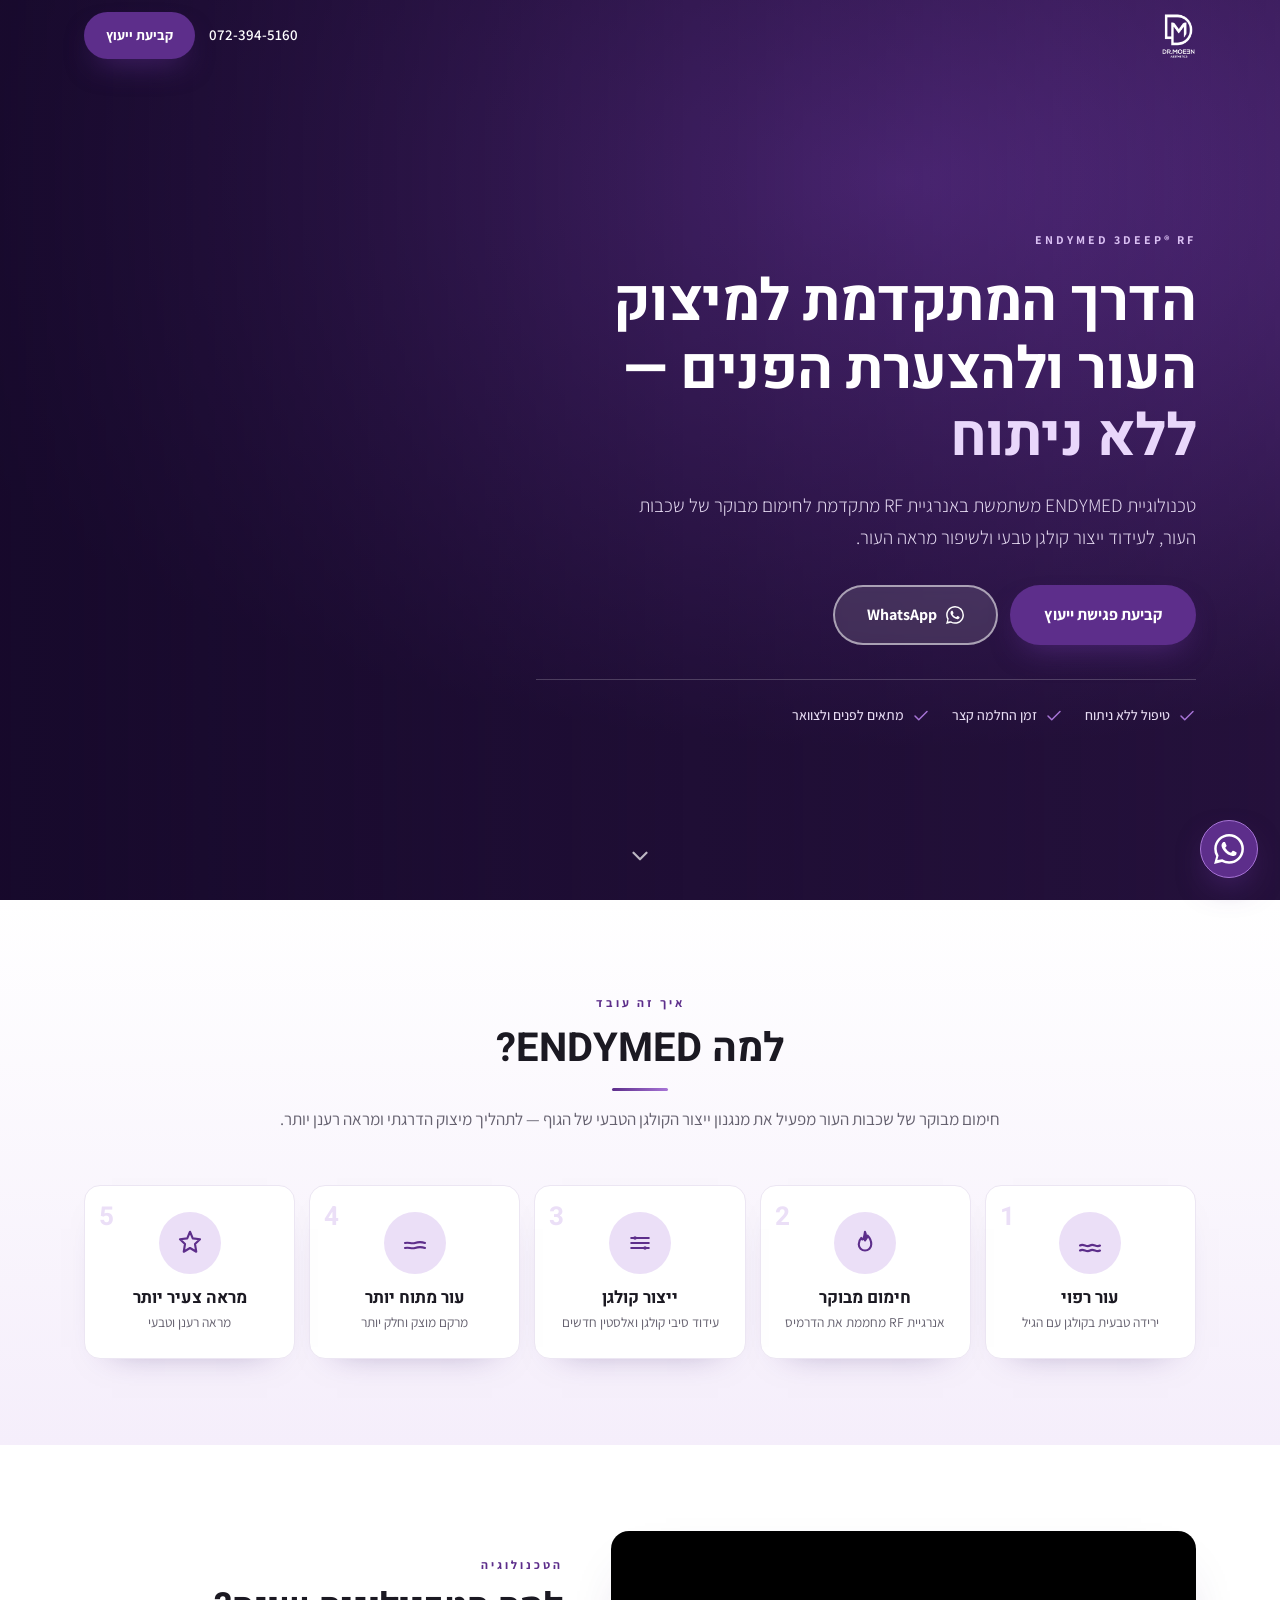
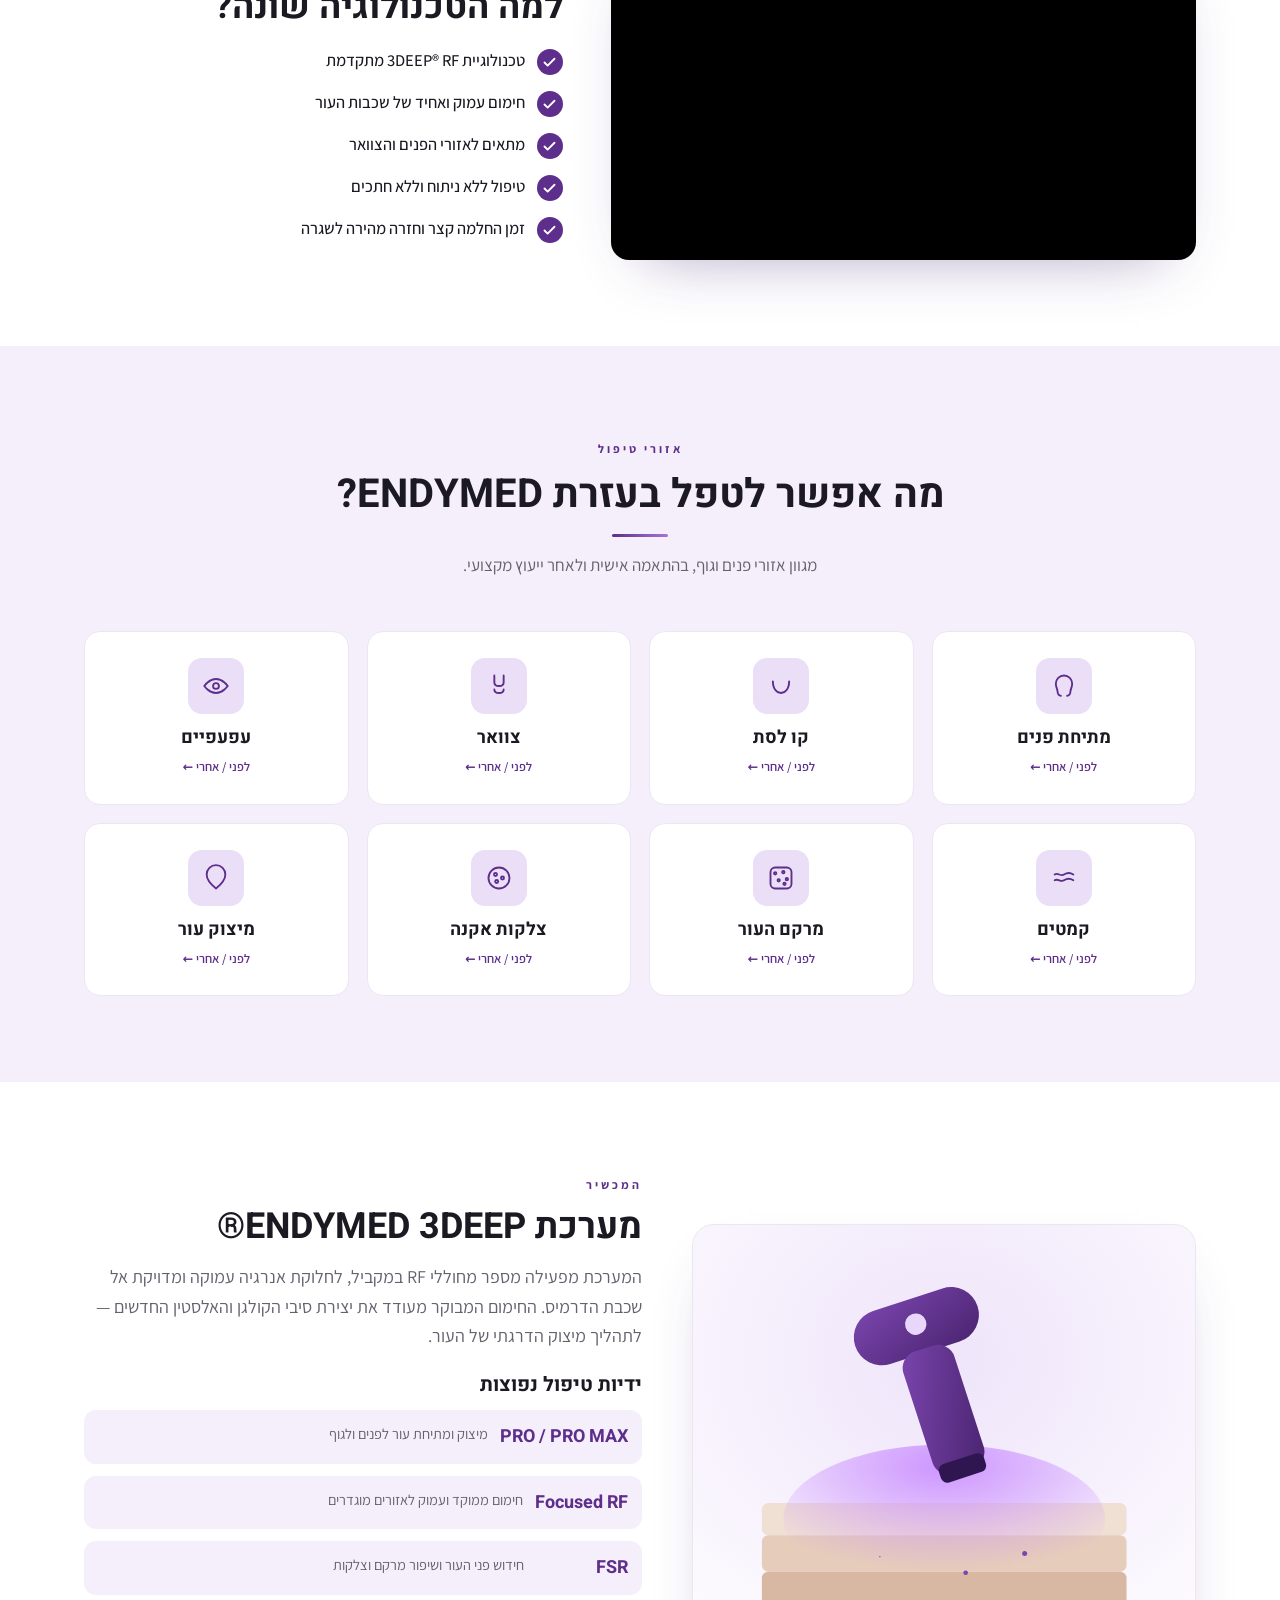
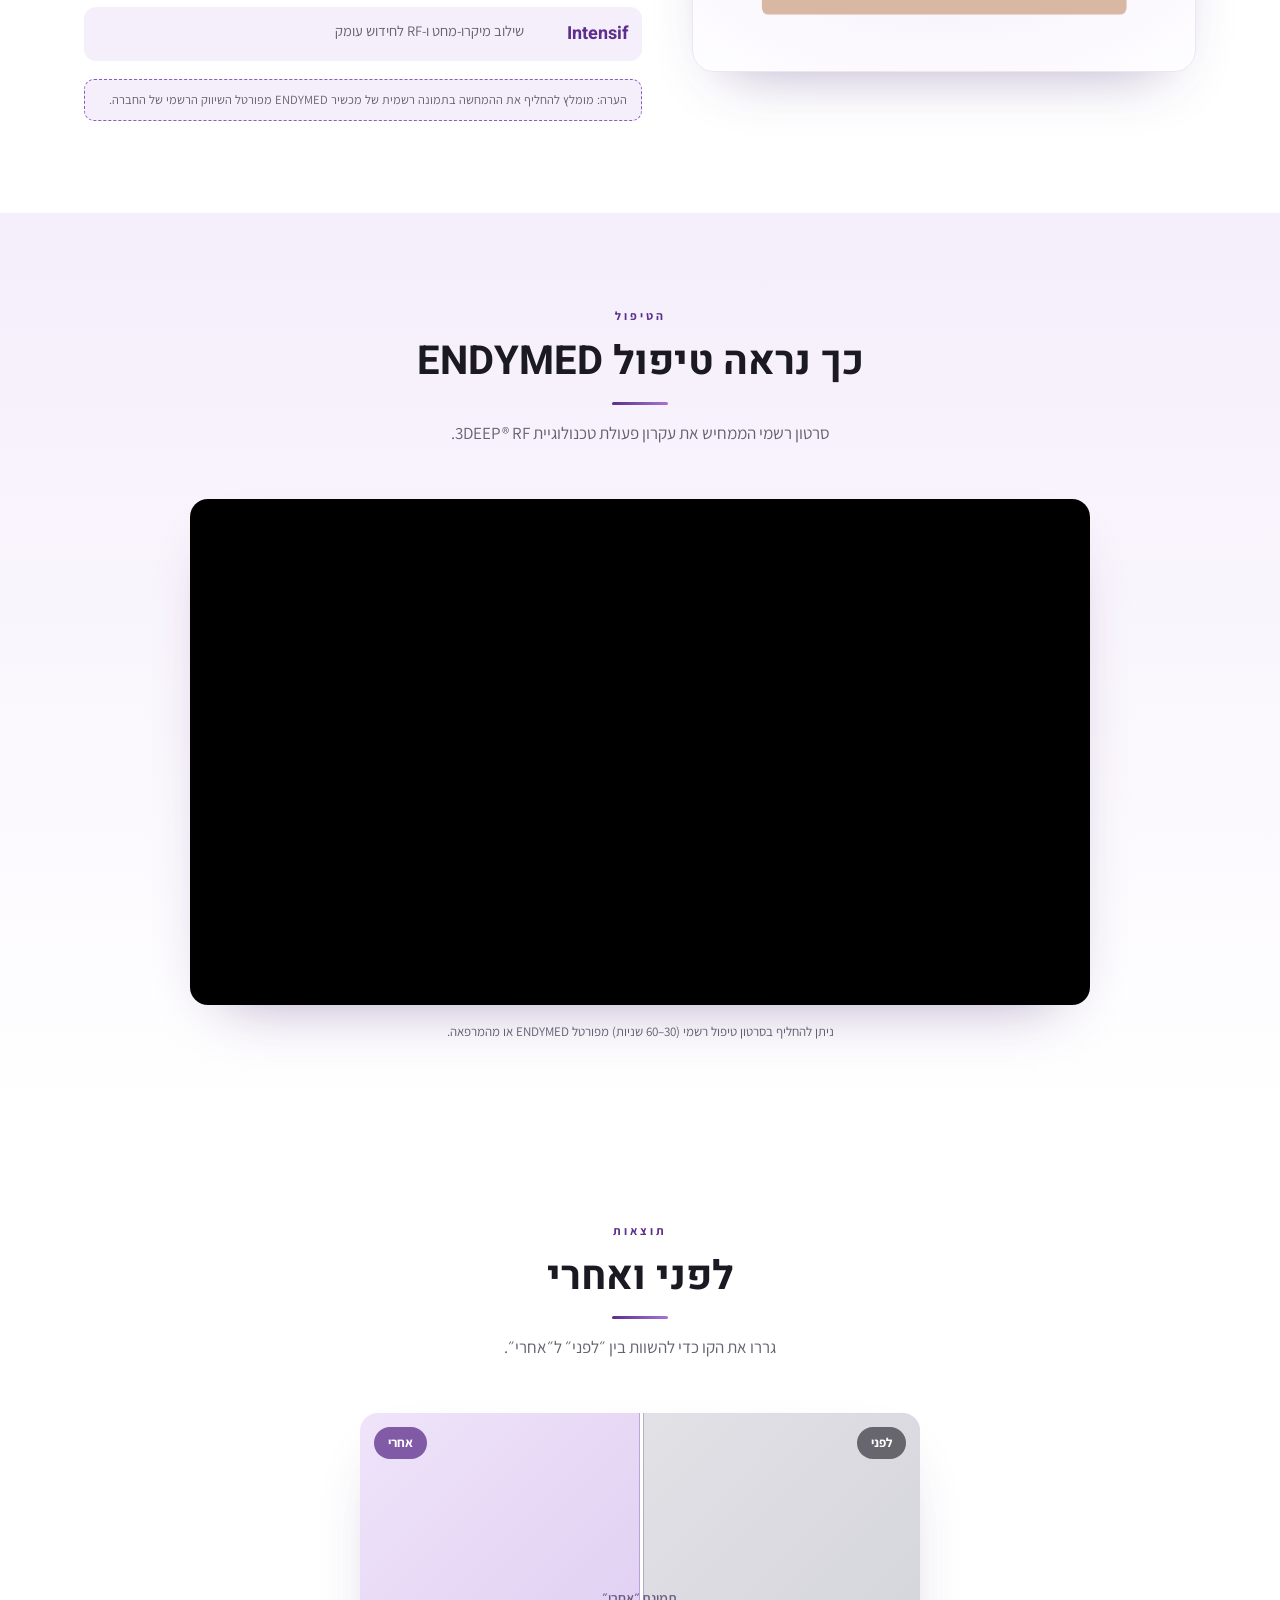
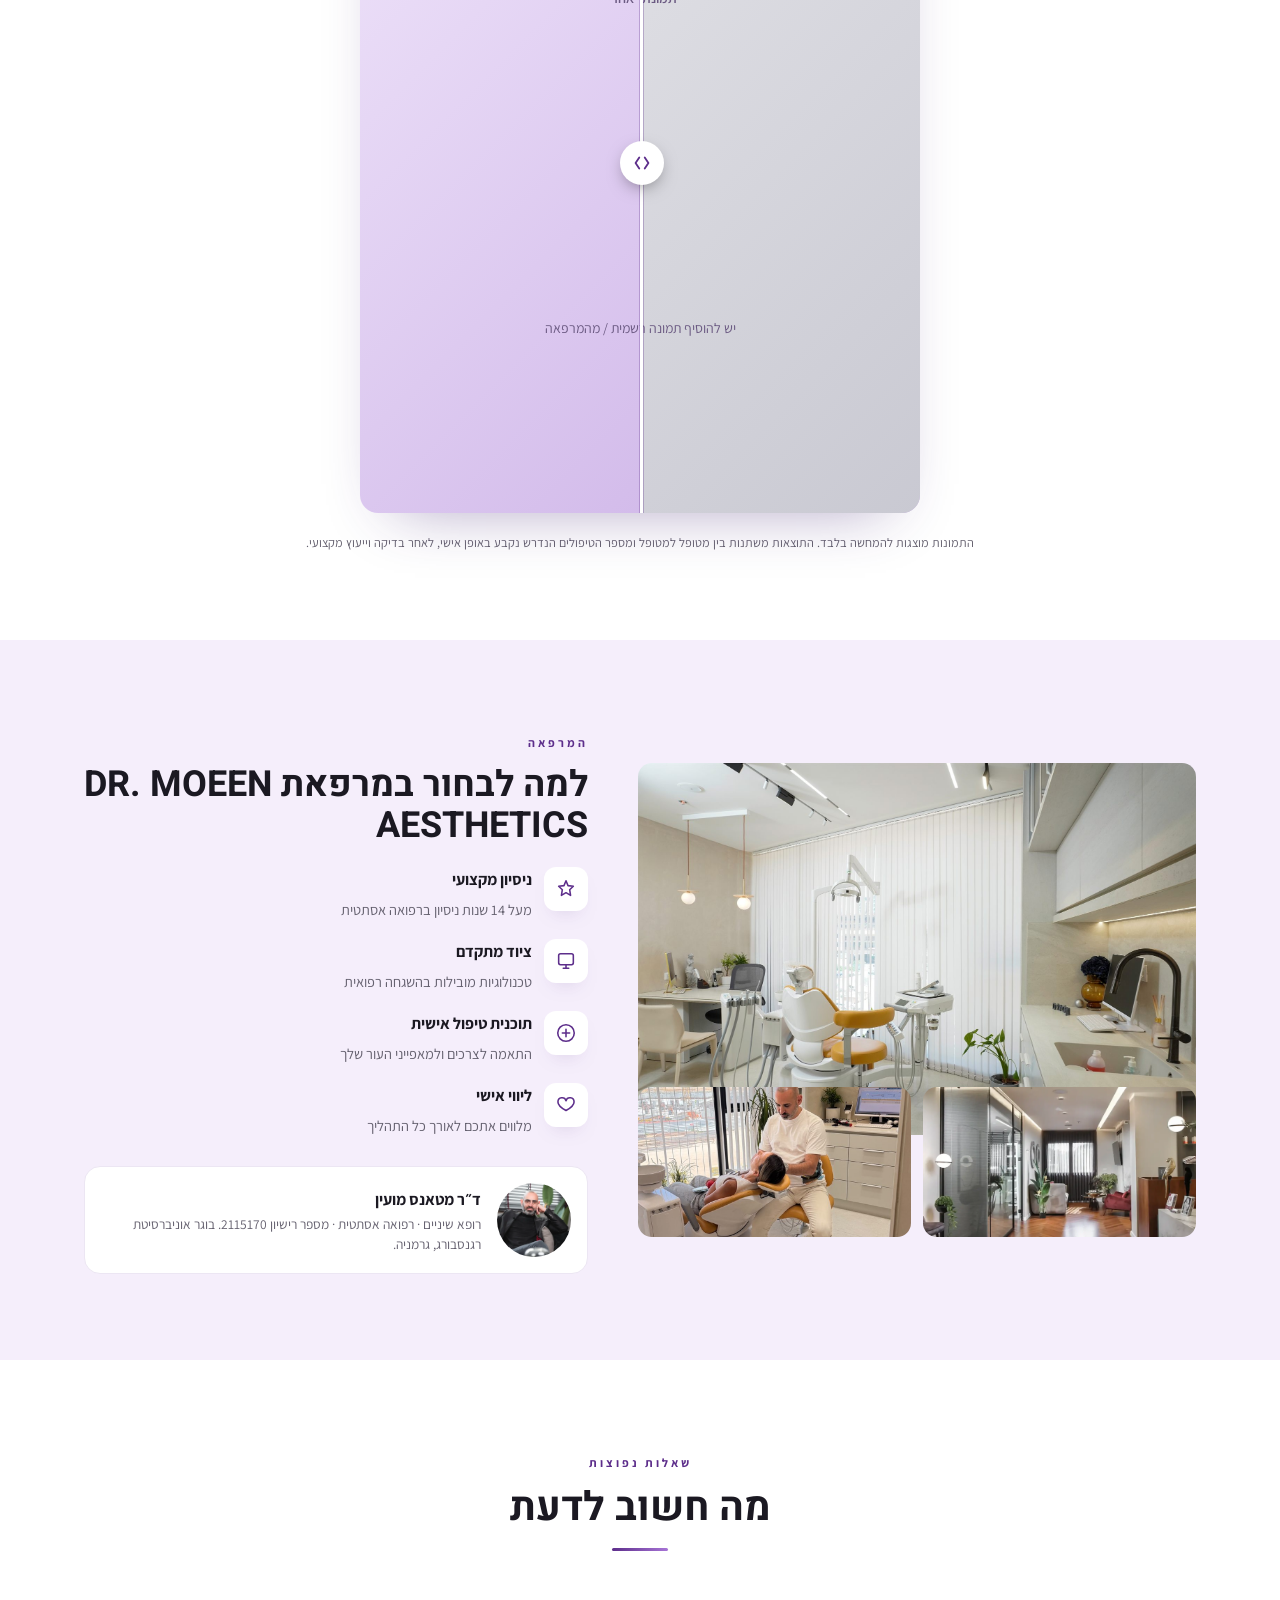
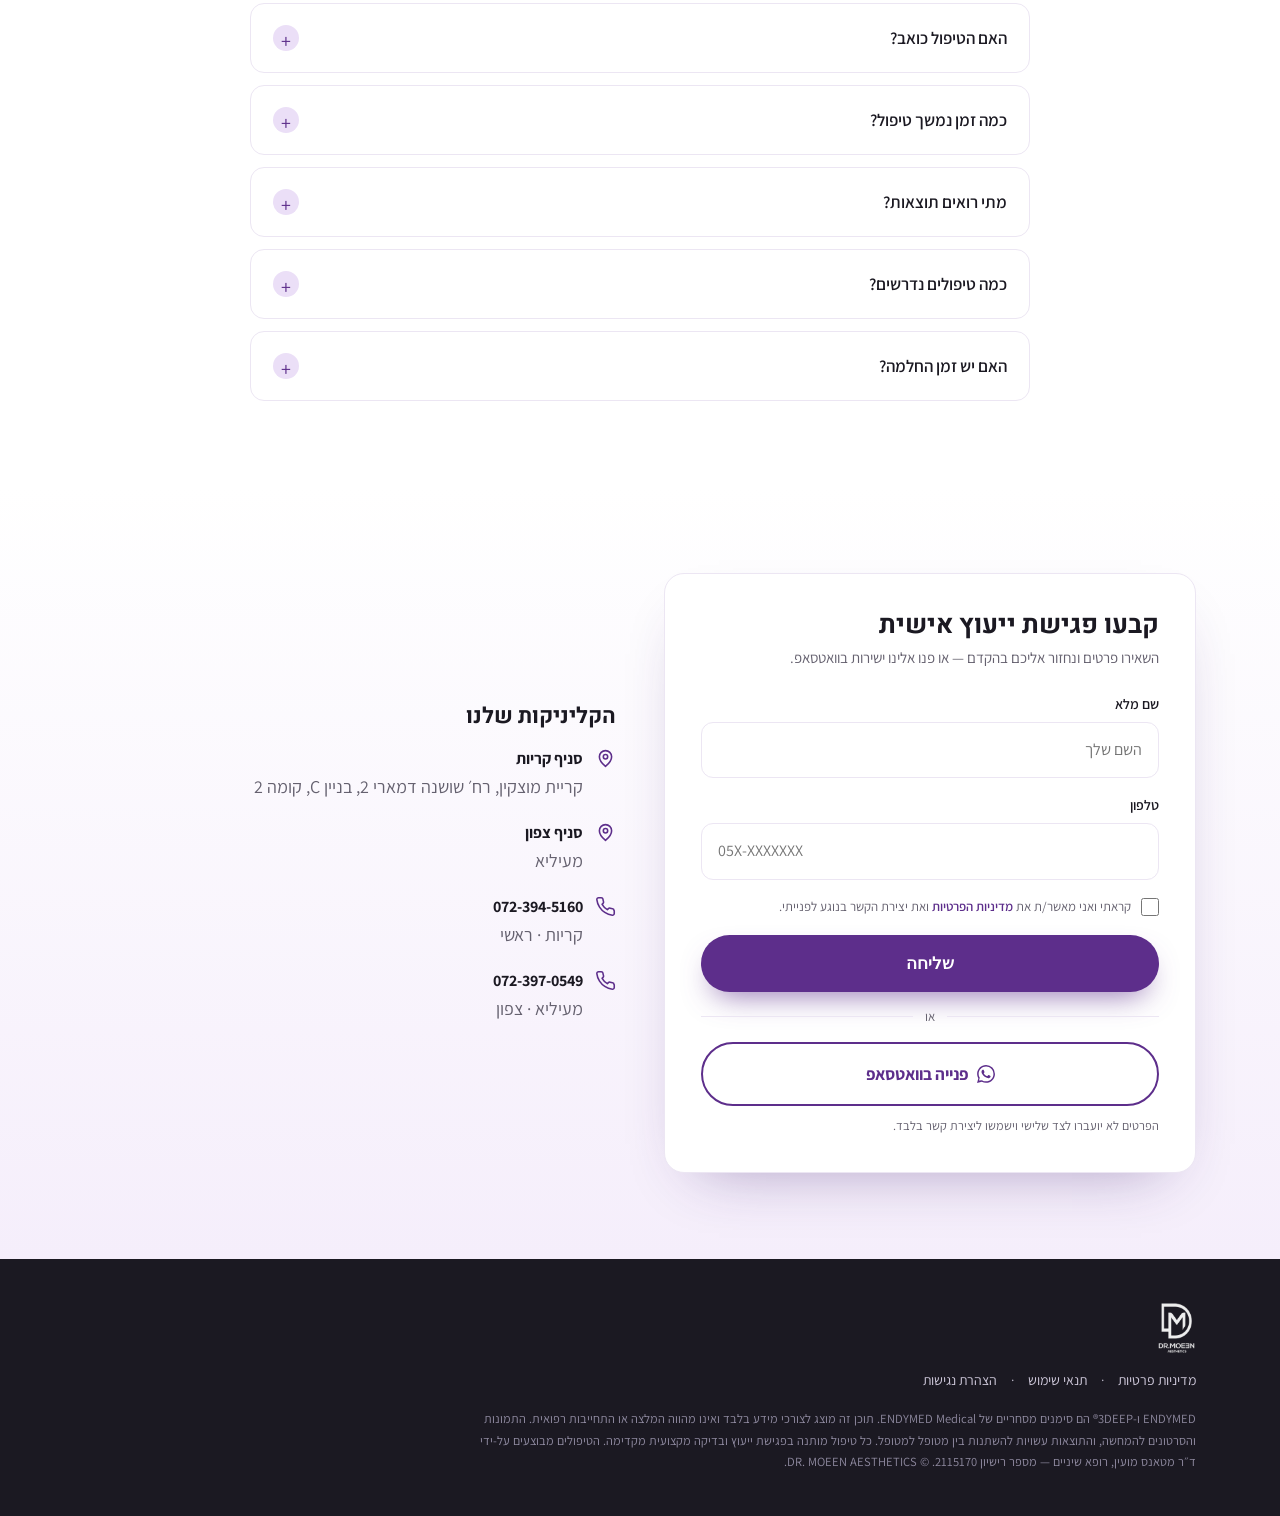
==== commit d2d59e38: "New concept: ENDYMED 3DEEP RF non-surgical skin tightening landing page - Technology-first per spec:" ====
--- a/index.html
+++ b/index.html
@@ -3,378 +3,494 @@
 <head>
 <meta charset="UTF-8" />
 <meta name="viewport" content="width=device-width, initial-scale=1.0" />
-<title>Facial Aesthetics | DR. MOEEN AESTHETICS – ד"ר מטאנס מועין</title>
-<meta name="description" content="רפואה אסתטית לפנים בהובלת ד״ר מטאנס מועין (DR. MOEEN AESTHETICS): הזרקות להחלקת קמטים, חומצה היאלורונית, עיצוב שפתיים, פיסול פנים ואף ומילוי קמטים ושקעים — בהתאמה אישית ולאחר ייעוץ מקצועי." />
+<title>ENDYMED 3DEEP® RF – מיצוק והצערת העור ללא ניתוח | DR. MOEEN AESTHETICS</title>
+<meta name="description" content="מתיחת פנים והצערת העור ללא ניתוח בטכנולוגיית ENDYMED 3DEEP® RF — חימום מבוקר של שכבות העור לעידוד ייצור קולגן טבעי. במרפאת ד״ר מטאנס מועין. קבעו ייעוץ." />
 <meta name="robots" content="index, follow" />
-<meta property="og:title" content="Facial Aesthetics | DR. MOEEN AESTHETICS – ד״ר מטאנס מועין" />
-<meta property="og:description" content="הזרקות להחלקת קמטים · חומצה היאלורונית · עיצוב שפתיים · פיסול פנים ואף · מילוי קמטים ושקעים." />
+<meta property="og:title" content="ENDYMED 3DEEP® RF – מיצוק והצערת העור ללא ניתוח" />
+<meta property="og:description" content="טכנולוגיית RF מתקדמת לחימום מבוקר של העור ולעידוד ייצור קולגן טבעי — במרפאת DR. MOEEN AESTHETICS." />
 <meta property="og:type" content="website" />
 <meta property="og:image" content="assets/hero-doctor.jpg" />
 <link rel="icon" href="assets/logo.png" />
 <link rel="preconnect" href="https://fonts.googleapis.com" />
 <link rel="preconnect" href="https://fonts.gstatic.com" crossorigin />
-<link href="https://fonts.googleapis.com/css2?family=Assistant:wght@300;400;500;600;700&family=Cormorant+Garamond:wght@400;500;600&family=Heebo:wght@300;400;500;600&display=swap" rel="stylesheet" />
+<link href="https://fonts.googleapis.com/css2?family=Assistant:wght@300;400;500;600;700;800&family=Heebo:wght@300;400;500;600;700&display=swap" rel="stylesheet" />
 <style>
   :root{
-    --ink:#17171a;          /* near-black text */
-    --charcoal:#2c2c30;
-    --muted:#6b6b72;
-    --line:#e7e0d6;         /* soft beige rule */
+    --purple:#5d2e8b;         /* ENDYMED brand purple */
+    --purple-deep:#472270;
+    --purple-soft:#8b5cb8;
+    --purple-glow:#a774d6;
+    --lav:#f5eefb;            /* light lavender tint */
+    --lav-2:#ebdff7;
+    --ink:#1b1922;
+    --muted:#65616f;
+    --line:#ece6f3;
     --bg:#ffffff;
-    --cream:#f7f3ec;        /* light cream */
-    --cream-2:#f1eadf;
-    --gold:#b3894f;         /* luxury gold */
-    --gold-deep:#987234;
-    --gold-soft:#c8ab7d;
-    --gold-tint:#f3ebdd;
-    --radius:16px;
-    --shadow:0 24px 60px -34px rgba(40,30,10,.42);
-    --maxw:1140px;
+    --radius:18px;
+    --shadow:0 26px 60px -34px rgba(60,30,110,.45);
+    --maxw:1160px;
   }
   *{box-sizing:border-box;margin:0;padding:0}
   html{scroll-behavior:smooth}
-  body{
-    font-family:'Assistant','Heebo',system-ui,Arial,sans-serif;
-    color:var(--ink);background:var(--bg);line-height:1.65;font-size:18px;
-    -webkit-font-smoothing:antialiased;overflow-x:hidden;
-  }
+  body{font-family:'Assistant','Heebo',system-ui,Arial,sans-serif;color:var(--ink);background:var(--bg);line-height:1.65;font-size:18px;-webkit-font-smoothing:antialiased;overflow-x:hidden}
   img{max-width:100%;display:block}
   a{color:inherit;text-decoration:none}
   .wrap{max-width:var(--maxw);margin-inline:auto;padding-inline:24px}
-  h1,h2,h3{line-height:1.18;font-weight:600}
-  h2,h3{font-family:'Heebo',sans-serif}
-  .serif{font-family:'Cormorant Garamond',serif;font-weight:500;letter-spacing:.5px}
-  .eyebrow{color:var(--gold-deep);font-weight:600;letter-spacing:3px;font-size:12px;text-transform:uppercase}
-
-  /* ===== top bar ===== */
-  .topbar{position:sticky;top:0;z-index:50;background:rgba(255,255,255,.9);backdrop-filter:blur(12px);border-bottom:1px solid var(--line)}
+  h1,h2,h3{font-family:'Heebo',sans-serif;line-height:1.16;font-weight:700}
+  .eyebrow{color:var(--purple);font-weight:700;letter-spacing:3px;font-size:12px;text-transform:uppercase}
+  .grad{background:linear-gradient(90deg,var(--purple),var(--purple-glow));-webkit-background-clip:text;background-clip:text;color:transparent}
+
+  /* buttons */
+  .btn{display:inline-flex;align-items:center;justify-content:center;gap:9px;padding:15px 32px;border-radius:999px;font-weight:700;font-size:16px;cursor:pointer;border:2px solid transparent;transition:.22s ease;white-space:nowrap}
+  .btn-purple{background:var(--purple);color:#fff;box-shadow:0 14px 30px -12px rgba(93,46,139,.7)}
+  .btn-purple:hover{background:var(--purple-deep);transform:translateY(-1px)}
+  .btn-ghost{background:rgba(255,255,255,.12);color:#fff;border-color:rgba(255,255,255,.55);backdrop-filter:blur(4px)}
+  .btn-ghost:hover{background:#fff;color:var(--purple)}
+  .btn-outline{background:#fff;color:var(--purple);border-color:var(--purple)}
+  .btn-outline:hover{background:var(--purple);color:#fff}
+  .btn-sm{padding:10px 20px;font-size:14px}
+
+  /* top bar */
+  .topbar{position:fixed;top:0;inset-inline:0;z-index:60;transition:.3s}
+  .topbar.solid{background:rgba(255,255,255,.94);backdrop-filter:blur(12px);border-bottom:1px solid var(--line)}
   .topbar .wrap{display:flex;align-items:center;justify-content:space-between;gap:16px;padding-block:12px}
-  .logo{display:flex;align-items:center}
-  .logo img{height:46px;width:auto}
+  .logo img{height:44px;width:auto;transition:.3s}
+  .topbar:not(.solid) .logo img{filter:brightness(0) invert(1)}
   .top-actions{display:flex;align-items:center;gap:14px}
-  .top-phone{color:var(--muted);font-weight:600;font-size:15px;white-space:nowrap;letter-spacing:.5px}
-  .top-phone:hover{color:var(--gold-deep)}
-
-  /* ===== buttons ===== */
-  .btn{display:inline-flex;align-items:center;justify-content:center;gap:9px;padding:14px 30px;border-radius:999px;font-weight:600;font-size:16px;cursor:pointer;border:1.5px solid transparent;transition:.22s ease;white-space:nowrap;letter-spacing:.3px}
-  .btn-gold{background:var(--gold);color:var(--ink)}
-  .btn-gold:hover{background:var(--gold-soft);transform:translateY(-1px)}
-  .btn-dark{background:var(--ink);color:#fff}
-  .btn-dark:hover{background:#000;transform:translateY(-1px)}
-  .btn-outline{background:transparent;color:var(--ink);border-color:var(--ink)}
-  .btn-outline:hover{background:var(--ink);color:#fff}
-  .btn-sm{padding:10px 20px;font-size:14px}
-
-  /* ===== hero ===== */
-  .hero{background:linear-gradient(180deg,var(--cream),#fff)}
-  .hero .wrap{display:grid;grid-template-columns:1.02fr .98fr;gap:58px;align-items:center;padding-block:70px 78px}
-  .hero .eyebrow{margin-bottom:18px;display:block}
-  .hero h1{font-size:clamp(40px,6vw,74px);color:var(--ink)}
-  .hero h1 .he{display:block;font-family:'Heebo',sans-serif;font-weight:400;font-size:.34em;letter-spacing:2px;color:var(--charcoal);margin-top:14px}
-  .hero p.lead{font-size:19px;color:var(--muted);margin:24px 0 32px;max-width:500px}
+  .top-phone{font-weight:600;font-size:15px;white-space:nowrap;color:#fff}
+  .topbar.solid .top-phone{color:var(--muted)}
+  .topbar.solid .top-phone:hover{color:var(--purple)}
+
+  /* ===== HERO (video bg) ===== */
+  .hero{position:relative;min-height:100svh;display:flex;align-items:center;overflow:hidden;background:#241238}
+  .hero-video{position:absolute;inset:0;z-index:0;pointer-events:none}
+  .hero-video iframe{position:absolute;top:50%;left:50%;transform:translate(-50%,-50%);width:100vw;height:56.25vw;min-height:100%;min-width:177.77svh;border:0}
+  .hero-poster{position:absolute;inset:0;z-index:0;background:radial-gradient(120% 90% at 70% 20%,#6d38a1,#2a1442 70%)}
+  .hero-overlay{position:absolute;inset:0;z-index:1;background:linear-gradient(90deg,rgba(20,8,40,.86) 0%,rgba(20,8,40,.55) 45%,rgba(20,8,40,.25) 100%)}
+  .hero .wrap{position:relative;z-index:2;padding-block:120px 70px;width:100%}
+  .hero-content{max-width:660px;color:#fff}
+  .hero .eyebrow{color:#d9bff2}
+  .hero h1{font-size:clamp(32px,5.2vw,58px);margin:16px 0 20px;letter-spacing:-.5px;color:#fff}
+  .hero h1 b{color:#e9d7fb}
+  .hero p.sub{font-size:19px;color:#e7dcf3;max-width:560px;margin-bottom:32px;font-weight:300}
   .hero .cta{display:flex;gap:12px;flex-wrap:wrap}
-  .hero-visual{position:relative}
-  .hero-visual img{border-radius:22px;box-shadow:var(--shadow);width:100%;object-fit:cover;aspect-ratio:1/1}
-  .hero-badge{position:absolute;bottom:-16px;inset-inline-start:-16px;background:#fff;border:1px solid var(--line);border-radius:14px;padding:12px 18px;box-shadow:var(--shadow);max-width:260px}
-  .hero-badge b{font-family:'Heebo';font-size:15px;color:var(--ink);display:block}
-  .hero-badge small{font-size:12.5px;color:var(--muted)}
-  .trust{display:flex;gap:26px;flex-wrap:wrap;margin-top:34px;padding-top:24px;border-top:1px solid var(--line)}
-  .trust div{font-size:14px;color:var(--muted);display:flex;align-items:center;gap:8px}
-  .trust svg{width:17px;height:17px;color:var(--gold);flex:none}
-
-  /* ===== section frame ===== */
-  section.block{padding-block:78px}
-  .section-head{text-align:center;max-width:680px;margin:0 auto 46px}
-  .section-head h2{font-size:clamp(28px,3.6vw,40px);margin-top:10px;color:var(--ink);font-weight:600}
-  .section-head p{color:var(--muted);margin-top:12px;font-size:17px}
-  .rule{width:54px;height:2px;background:var(--gold);margin:14px auto 0}
-
-  /* ===== treatments ===== */
-  .treatments{background:#fff}
-  .t-grid{display:grid;grid-template-columns:repeat(3,1fr);gap:24px}
-  .t-card{text-align:center}
-  .t-card .ph{position:relative;overflow:hidden;border-radius:var(--radius);background:var(--cream)}
-  .t-card img{width:100%;height:100%;object-fit:cover;aspect-ratio:4/3;transition:.5s ease}
-  .t-card:hover img{transform:scale(1.05)}
-  .t-card h3{font-size:20px;margin-top:16px;font-weight:600}
-  .t-card p{color:var(--muted);font-size:14.5px;margin-top:4px}
-
-  /* ===== clinic bento ===== */
-  .clinic{background:var(--cream)}
-  .bento{display:grid;grid-template-columns:repeat(3,1fr);grid-auto-rows:215px;gap:16px}
-  .bento figure{position:relative;overflow:hidden;border-radius:var(--radius);margin:0;box-shadow:0 14px 34px -26px rgba(0,0,0,.5)}
-  .bento img{width:100%;height:100%;object-fit:cover;transition:.5s ease}
-  .bento figure:hover img{transform:scale(1.05)}
-  .bento .tall{grid-row:span 2}
-  .bento figcaption{position:absolute;inset-inline:0;bottom:0;padding:30px 16px 14px;background:linear-gradient(180deg,transparent,rgba(20,16,10,.72));color:#fff;font-size:14px;font-weight:600;letter-spacing:.3px}
-
-  /* ===== selected work ===== */
-  .work{background:#fff}
-  .work-grid{display:grid;grid-template-columns:repeat(2,1fr);gap:24px;max-width:760px;margin:0 auto}
-  .work figure{margin:0;border-radius:var(--radius);overflow:hidden;border:1px solid var(--line);background:var(--cream)}
-  .work img{width:100%;object-fit:cover;aspect-ratio:4/5}
-  .work figcaption{padding:12px 16px;font-size:14px;color:var(--muted);text-align:center}
-  .disclaimer{margin-top:24px;text-align:center;color:var(--muted);font-size:13.5px;max-width:780px;margin-inline:auto;line-height:1.6}
-
-  /* ===== doctor ===== */
-  .doctor{background:var(--cream)}
-  .doctor .wrap{display:grid;grid-template-columns:.82fr 1.18fr;gap:56px;align-items:center}
-  .doctor-img img{border-radius:20px;box-shadow:var(--shadow);width:100%;object-fit:cover;aspect-ratio:4/5}
-  .doctor h2{font-size:clamp(28px,3.4vw,38px);font-weight:600}
-  .doctor .role{color:var(--gold-deep);font-weight:600;margin:6px 0 18px;letter-spacing:.5px}
-  .doctor p{color:var(--muted);margin-bottom:16px}
-  .creds{list-style:none;display:grid;gap:12px;margin-top:6px}
-  .creds li{display:flex;gap:11px;align-items:flex-start;font-size:15.5px;color:var(--ink)}
-  .creds svg{width:19px;height:19px;color:var(--gold);flex:none;margin-top:4px}
-
-  /* ===== reviews ===== */
-  .reviews{background:#fff;text-align:center}
-  .stars{font-size:26px;letter-spacing:6px;color:var(--gold-soft)}
-  .reviews .quote{max-width:620px;margin:18px auto 24px;font-size:19px;color:var(--charcoal)}
-
-  /* ===== contact ===== */
-  .contact{background:var(--cream)}
-  .contact .wrap{display:grid;grid-template-columns:1fr 1fr;gap:48px;align-items:center}
-  .contact-card{background:#fff;border:1px solid var(--line);border-radius:20px;padding:36px}
-  .contact-card h2{font-size:26px;margin-bottom:6px;font-weight:600}
+  .hero-badges{display:flex;gap:22px;flex-wrap:wrap;margin-top:34px;padding-top:24px;border-top:1px solid rgba(255,255,255,.2)}
+  .hero-badges span{color:#e7dcf3;font-size:14px;display:flex;align-items:center;gap:8px;font-weight:500}
+  .hero-badges svg{width:18px;height:18px;color:var(--purple-glow);flex:none}
+  .scroll-cue{position:absolute;bottom:22px;left:50%;transform:translateX(-50%);z-index:2;color:#fff;opacity:.7;animation:bob 2s ease-in-out infinite}
+  @keyframes bob{0%,100%{transform:translate(-50%,0)}50%{transform:translate(-50%,8px)}}
+
+  /* sections */
+  section.block{padding-block:86px}
+  .section-head{text-align:center;max-width:720px;margin:0 auto 52px}
+  .section-head h2{font-size:clamp(27px,3.7vw,40px);margin-top:10px}
+  .section-head p{color:var(--muted);margin-top:14px;font-size:17px}
+  .rule{width:56px;height:3px;background:linear-gradient(90deg,var(--purple),var(--purple-glow));margin:16px auto 0;border-radius:3px}
+
+  /* reveal on scroll */
+  .reveal{opacity:0;transform:translateY(26px);transition:opacity .7s ease,transform .7s ease}
+  .reveal.in{opacity:1;transform:none}
+
+  /* ===== SECTION 2 process ===== */
+  .why{background:linear-gradient(180deg,#fff,var(--lav))}
+  .process{display:grid;grid-template-columns:repeat(5,1fr);gap:14px;align-items:stretch;margin-top:10px}
+  .step{background:#fff;border:1px solid var(--line);border-radius:16px;padding:26px 16px;text-align:center;position:relative;box-shadow:0 16px 34px -28px rgba(60,30,110,.5)}
+  .step .ic{width:62px;height:62px;margin:0 auto 14px;border-radius:50%;display:grid;place-items:center;background:var(--lav-2);color:var(--purple)}
+  .step .ic svg{width:30px;height:30px}
+  .step h3{font-size:17px;margin-bottom:4px}
+  .step p{font-size:13.5px;color:var(--muted);line-height:1.5}
+  .step .num{position:absolute;top:10px;inset-inline-end:14px;font-family:'Heebo';font-weight:700;color:var(--lav-2);font-size:26px}
+  .step-arrow{display:none}
+
+  /* ===== SECTION 3 different ===== */
+  .diff .grid{display:grid;grid-template-columns:1.1fr .9fr;gap:48px;align-items:center}
+  .video-frame{position:relative;border-radius:var(--radius);overflow:hidden;box-shadow:var(--shadow);background:#000;aspect-ratio:16/9}
+  .video-frame iframe{position:absolute;inset:0;width:100%;height:100%;border:0}
+  .checks{list-style:none;display:grid;gap:14px}
+  .checks li{display:flex;gap:12px;align-items:flex-start;font-size:16.5px;font-weight:500}
+  .checks .ck{width:26px;height:26px;border-radius:50%;background:var(--purple);color:#fff;display:grid;place-items:center;flex:none;margin-top:2px}
+  .checks .ck svg{width:15px;height:15px}
+
+  /* ===== SECTION 4 treatments ===== */
+  .treat{background:var(--lav)}
+  .t-grid{display:grid;grid-template-columns:repeat(4,1fr);gap:18px}
+  .t-card{background:#fff;border:1px solid var(--line);border-radius:16px;padding:26px 20px;text-align:center;transition:.25s;display:block}
+  .t-card:hover{transform:translateY(-5px);box-shadow:var(--shadow);border-color:var(--lav-2)}
+  .t-card .ic{width:56px;height:56px;margin:0 auto 14px;border-radius:14px;background:var(--lav-2);color:var(--purple);display:grid;place-items:center}
+  .t-card .ic svg{width:28px;height:28px}
+  .t-card h3{font-size:18px}
+  .t-card small{color:var(--purple);font-weight:600;font-size:12.5px;display:block;margin-top:8px}
+
+  /* ===== SECTION 5 device ===== */
+  .device .grid{display:grid;grid-template-columns:.95fr 1.05fr;gap:50px;align-items:center}
+  .device-visual{background:radial-gradient(90% 90% at 50% 30%,#efe4fa,#fff);border:1px solid var(--line);border-radius:22px;padding:26px;box-shadow:var(--shadow)}
+  .device h3{font-size:20px;margin:22px 0 8px}
+  .device p{color:var(--muted);margin-bottom:6px}
+  .hand-list{list-style:none;display:grid;gap:12px;margin-top:14px}
+  .hand-list li{display:flex;gap:12px;align-items:flex-start;background:var(--lav);border-radius:12px;padding:12px 14px}
+  .hand-list b{color:var(--purple);font-family:'Heebo';font-weight:700;min-width:92px;display:inline-block}
+  .hand-list span{font-size:14.5px;color:var(--muted)}
+  .note{font-size:12.5px;color:var(--purple);background:var(--lav);border:1px dashed var(--purple-soft);border-radius:10px;padding:10px 14px;margin-top:18px}
+
+  /* ===== SECTION 6 treatment video ===== */
+  .tvideo{background:linear-gradient(180deg,var(--lav),#fff)}
+  .tvideo .video-frame{max-width:900px;margin:0 auto}
+
+  /* ===== SECTION 7 before/after ===== */
+  .results{background:#fff}
+  .ba{max-width:560px;margin:0 auto;position:relative;border-radius:var(--radius);overflow:hidden;box-shadow:var(--shadow);aspect-ratio:4/5;user-select:none;touch-action:pan-y}
+  .ba .layer{position:absolute;inset:0;background-size:cover;background-position:center}
+  .ba .after{background:linear-gradient(135deg,#efe4fa,#cbb0e6)}
+  .ba .before{background:linear-gradient(135deg,#e8e8ec,#c9c9d2);clip-path:inset(0 0 0 50%)}
+  .ba .lbl{position:absolute;top:14px;padding:5px 14px;border-radius:999px;font-size:13px;font-weight:700;color:#fff;background:rgba(27,25,34,.6)}
+  .ba .lbl.b{inset-inline-start:14px}
+  .ba .lbl.a{inset-inline-end:14px;background:rgba(93,46,139,.75)}
+  .ba .ph-txt{position:absolute;inset:0;display:grid;place-items:center;text-align:center;color:#6b5a82;font-weight:600;font-size:14px;padding:20px}
+  .ba .handle{position:absolute;top:0;bottom:0;left:50%;width:3px;background:#fff;box-shadow:0 0 0 1px rgba(93,46,139,.3);cursor:ew-resize}
+  .ba .knob{position:absolute;top:50%;left:50%;transform:translate(-50%,-50%);width:44px;height:44px;border-radius:50%;background:#fff;box-shadow:0 6px 18px -6px rgba(0,0,0,.5);display:grid;place-items:center;color:var(--purple)}
+  .ba .knob svg{width:22px;height:22px}
+
+  /* ===== SECTION 8 clinic ===== */
+  .clinic{background:var(--lav)}
+  .clinic .grid{display:grid;grid-template-columns:1.05fr .95fr;gap:50px;align-items:center}
+  .clinic-media{display:grid;grid-template-columns:1fr 1fr;grid-auto-rows:150px;gap:12px}
+  .clinic-media img{width:100%;height:100%;object-fit:cover;border-radius:14px}
+  .clinic-media .big{grid-column:span 2;grid-row:span 2;height:auto}
+  .why-list{list-style:none;display:grid;gap:16px;margin-top:20px}
+  .why-list li{display:flex;gap:12px;align-items:flex-start}
+  .why-list .ic{width:44px;height:44px;border-radius:12px;background:#fff;color:var(--purple);display:grid;place-items:center;flex:none;box-shadow:0 10px 22px -16px rgba(60,30,110,.6)}
+  .why-list .ic svg{width:22px;height:22px}
+  .why-list b{display:block;font-size:16px}
+  .why-list span{color:var(--muted);font-size:14.5px}
+  .doctor-mini{display:flex;gap:16px;align-items:center;background:#fff;border:1px solid var(--line);border-radius:16px;padding:16px;margin-top:26px}
+  .doctor-mini img{width:74px;height:74px;border-radius:50%;object-fit:cover;flex:none}
+  .doctor-mini b{font-size:16px}
+  .doctor-mini p{font-size:13.5px;color:var(--muted);line-height:1.5}
+
+  /* ===== SECTION 9 FAQ ===== */
+  .faq{background:#fff}
+  .faq-list{max-width:780px;margin:0 auto;display:grid;gap:12px}
+  .faq details{border:1px solid var(--line);border-radius:14px;background:#fff;overflow:hidden;transition:.2s}
+  .faq details[open]{border-color:var(--purple-soft);box-shadow:0 16px 34px -28px rgba(60,30,110,.5)}
+  .faq summary{cursor:pointer;list-style:none;padding:20px 22px;font-weight:600;font-size:17px;display:flex;justify-content:space-between;align-items:center;gap:12px}
+  .faq summary::-webkit-details-marker{display:none}
+  .faq summary .pl{width:26px;height:26px;flex:none;border-radius:50%;background:var(--lav-2);color:var(--purple);display:grid;place-items:center;transition:.25s;font-size:20px;font-weight:400}
+  .faq details[open] summary .pl{transform:rotate(45deg);background:var(--purple);color:#fff}
+  .faq .ans{padding:0 22px 20px;color:var(--muted);font-size:15.5px}
+
+  /* ===== SECTION 10 contact ===== */
+  .contact{background:linear-gradient(180deg,#fff,var(--lav))}
+  .contact .grid{display:grid;grid-template-columns:1fr 1fr;gap:48px;align-items:center}
+  .contact-card{background:#fff;border:1px solid var(--line);border-radius:20px;padding:36px;box-shadow:var(--shadow)}
+  .contact-card h2{font-size:26px;margin-bottom:6px}
   .contact-card p.small{color:var(--muted);font-size:15px;margin-bottom:22px}
   .field{margin-bottom:16px}
   .field label{display:block;font-size:14px;font-weight:600;margin-bottom:6px}
-  .field input{width:100%;padding:14px 16px;border:1.5px solid var(--line);border-radius:12px;font:inherit;font-size:16px;background:#fff;transition:.15s}
-  .field input:focus{outline:none;border-color:var(--gold);box-shadow:0 0 0 3px var(--gold-tint)}
+  .field input{width:100%;padding:14px 16px;border:1.5px solid var(--line);border-radius:12px;font:inherit;font-size:16px;transition:.15s}
+  .field input:focus{outline:none;border-color:var(--purple);box-shadow:0 0 0 3px var(--lav)}
+  .consent{display:flex;gap:10px;align-items:flex-start;font-size:13px;color:var(--muted);margin:6px 0 18px}
+  .consent input{width:18px;height:18px;margin-top:2px;accent-color:var(--purple);flex:none}
   .contact-card .btn{width:100%;font-size:17px;padding:16px}
-  .consent{display:flex;align-items:flex-start;gap:10px;font-size:13.5px;color:var(--muted);margin:4px 0 18px;line-height:1.5;cursor:pointer}
-  .consent input{width:18px;height:18px;margin-top:2px;flex:none;accent-color:var(--gold-deep);cursor:pointer}
-  .consent a{color:var(--gold-deep);font-weight:600;text-decoration:underline}
-  /* accessibility: visible keyboard focus */
-  a:focus-visible,button:focus-visible,input:focus-visible,.consent input:focus-visible{outline:2px solid var(--gold-deep);outline-offset:2px}
   .or{display:flex;align-items:center;gap:12px;color:var(--muted);font-size:13px;margin:14px 0}
   .or::before,.or::after{content:"";height:1px;background:var(--line);flex:1}
-  .contact-info h3{font-size:22px;margin-bottom:16px;font-weight:600}
+  .contact-info h3{font-size:22px;margin-bottom:16px}
   .contact-info .line{display:flex;gap:12px;align-items:flex-start;margin-bottom:18px;color:var(--muted)}
-  .contact-info .line svg{width:21px;height:21px;color:var(--gold);flex:none;margin-top:2px}
+  .contact-info .line svg{width:21px;height:21px;color:var(--purple);flex:none;margin-top:2px}
   .contact-info b{color:var(--ink);display:block;font-size:16px}
   .privacy{font-size:12.5px;color:var(--muted);margin-top:10px}
 
-  /* ===== footer ===== */
-  footer{background:var(--ink);color:#b9bbc2;padding-block:44px;font-size:14px}
-  footer .flogo img{height:52px;width:auto;filter:brightness(0) invert(1);opacity:.92}
-  footer .flinks{margin-top:16px;font-size:14px}
-  footer .flinks a{color:#e6e2da;font-weight:500}
-  footer .flinks a:hover{color:#fff;text-decoration:underline}
-  footer .flinks span{margin-inline:8px;color:#5b5d64}
-  footer .legal{max-width:680px;color:#8a8c93;font-size:12.5px;line-height:1.7;margin-top:16px}
-
-  /* ===== floating whatsapp ===== */
-  .wa-float{position:fixed;bottom:22px;inset-inline-start:22px;z-index:60;width:58px;height:58px;border-radius:50%;background:var(--ink);border:1.5px solid var(--gold-soft);display:grid;place-items:center;box-shadow:0 14px 32px -10px rgba(0,0,0,.5);transition:transform .2s}
+  /* footer */
+  footer{background:var(--ink);color:#b8b3c4;padding-block:44px;font-size:14px}
+  footer .flogo img{height:50px;filter:brightness(0) invert(1);opacity:.92}
+  footer .fnav{margin-top:16px;display:flex;gap:14px;flex-wrap:wrap}
+  footer .fnav a{color:#cfc9db}
+  footer .fnav a:hover{color:#fff}
+  footer .legal{max-width:720px;color:#8f8aa0;font-size:12.5px;line-height:1.7;margin-top:16px}
+
+  /* floating whatsapp */
+  .wa-float{position:fixed;bottom:22px;inset-inline-start:22px;z-index:70;width:58px;height:58px;border-radius:50%;background:var(--purple);border:1.5px solid var(--purple-glow);display:grid;place-items:center;box-shadow:0 14px 32px -10px rgba(93,46,139,.7);transition:transform .2s}
   .wa-float:hover{transform:scale(1.08)}
   .wa-float svg{width:30px;height:30px;color:#fff}
 
-  /* ===== responsive ===== */
-  @media(max-width:920px){
+  /* responsive */
+  @media(max-width:980px){
     body{font-size:17px}
-    .hero .wrap{grid-template-columns:1fr;gap:40px;padding-block:48px}
-    .hero-visual{order:-1;max-width:460px;margin-inline:auto}
-    .t-grid{grid-template-columns:repeat(2,1fr)}
-    .bento{grid-template-columns:1fr 1fr;grid-auto-rows:170px}
-    .doctor .wrap{grid-template-columns:1fr;gap:30px}
-    .doctor-img{max-width:360px;margin-inline:auto}
-    .contact .wrap{grid-template-columns:1fr}
+    .process{grid-template-columns:1fr 1fr}
+    .diff .grid,.device .grid,.clinic .grid,.contact .grid{grid-template-columns:1fr;gap:34px}
+    .t-grid{grid-template-columns:1fr 1fr}
     .top-phone{display:none}
+    .hero-video iframe{min-width:100vw;min-height:100svh;height:100svh;width:auto}
   }
-  @media(max-width:520px){
-    .t-grid{grid-template-columns:1fr 1fr;gap:14px}
-    .t-card h3{font-size:17px}
-    .bento{grid-template-columns:1fr 1fr;grid-auto-rows:150px}
-    .work-grid{grid-template-columns:1fr;max-width:360px}
+  @media(max-width:560px){
+    .process{grid-template-columns:1fr}
+    .t-grid{grid-template-columns:1fr 1fr}
     .hero .cta{flex-direction:column}
     .hero .cta .btn{width:100%}
+    .clinic-media{grid-auto-rows:120px}
   }
+  @media(prefers-reduced-motion:reduce){.reveal{opacity:1;transform:none;transition:none}.scroll-cue{animation:none}}
 </style>
 </head>
 <body>
 
 <!-- ===== TOP BAR ===== -->
-<header class="topbar">
-  <div class="wrap">
-    <a class="logo" href="#top" aria-label="DR. MOEEN AESTHETICS">
-      <img src="assets/logo.png" alt="DR. MOEEN AESTHETICS" />
-    </a>
+<header class="topbar" id="topbar">
+  <div class="wrap">
+    <a class="logo" href="#top" aria-label="DR. MOEEN AESTHETICS"><img src="assets/logo.png" alt="DR. MOEEN AESTHETICS" /></a>
     <div class="top-actions">
       <a class="top-phone" href="tel:+972723945160">072-394-5160</a>
-      <a class="btn btn-gold btn-sm" href="#contact">קביעת ייעוץ</a>
+      <a class="btn btn-purple btn-sm" href="#contact">קביעת ייעוץ</a>
     </div>
   </div>
 </header>
 
 <!-- ===== HERO ===== -->
 <section class="hero" id="top">
-  <div class="wrap">
-    <div class="hero-copy">
-      <span class="eyebrow">רפואה אסתטית · DR. MOEEN AESTHETICS</span>
-      <h1><span class="serif">Facial Aesthetics</span>
-        <span class="he">אסתטיקת פנים בעיצוב טבעי ומדויק</span>
-      </h1>
-      <p class="lead">הזרקות להחלקת קמטים, חומצה היאלורונית, עיצוב שפתיים ופיסול פנים — בהתאמה אישית לכל מטופל, לאחר ייעוץ ובדיקה מקצועית.</p>
+  <div class="hero-poster"></div>
+  <div class="hero-video">
+    <iframe src="https://www.youtube.com/embed/8yS08j5Vr9c?autoplay=1&mute=1&controls=0&loop=1&playlist=8yS08j5Vr9c&modestbranding=1&playsinline=1&rel=0&showinfo=0&disablekb=1" title="ENDYMED 3DEEP RF" allow="autoplay; encrypted-media" tabindex="-1" aria-hidden="true"></iframe>
+  </div>
+  <div class="hero-overlay"></div>
+  <div class="wrap">
+    <div class="hero-content">
+      <span class="eyebrow">ENDYMED 3DEEP® RF</span>
+      <h1>הדרך המתקדמת למיצוק העור ולהצערת הפנים — <b>ללא ניתוח</b></h1>
+      <p class="sub">טכנולוגיית ENDYMED משתמשת באנרגיית RF מתקדמת לחימום מבוקר של שכבות העור, לעידוד ייצור קולגן טבעי ולשיפור מראה העור.</p>
       <div class="cta">
-        <a class="btn btn-gold" href="#contact">קביעת ייעוץ</a>
-        <a class="btn btn-outline" href="https://wa.me/972723945160?text=%D7%94%D7%99%D7%99%2C%20%D7%90%D7%A9%D7%9E%D7%97%20%D7%9C%D7%A7%D7%91%D7%95%D7%A2%20%D7%99%D7%99%D7%A2%D7%95%D7%A5%20%D7%91%D7%A0%D7%95%D7%A9%D7%90%20%D7%90%D7%A1%D7%AA%D7%98%D7%99%D7%A7%D7%AA%20%D7%A4%D7%A0%D7%99%D7%9D" target="_blank" rel="noopener">
-          <svg viewBox="0 0 24 24" width="19" height="19" fill="currentColor"><path d="M.057 24l1.687-6.163a11.867 11.867 0 01-1.587-5.946C.16 5.335 5.495 0 12.05 0a11.82 11.82 0 018.413 3.488 11.82 11.82 0 013.48 8.414c-.003 6.557-5.338 11.892-11.893 11.892a11.9 11.9 0 01-5.688-1.448L.057 24zm6.597-3.807c1.676.995 3.276 1.591 5.392 1.592 5.448 0 9.886-4.434 9.889-9.885.002-5.462-4.415-9.89-9.881-9.892-5.452 0-9.887 4.434-9.889 9.884a9.86 9.86 0 001.51 5.26l-.999 3.648 3.978-.607zm11.387-5.464c-.074-.124-.272-.198-.57-.347-.297-.149-1.758-.868-2.031-.967-.272-.099-.47-.149-.669.149-.198.297-.767.967-.94 1.165-.173.198-.347.223-.644.074-.297-.149-1.255-.462-2.39-1.475-.883-.788-1.48-1.761-1.653-2.059-.173-.297-.019-.458.13-.606.134-.133.297-.347.446-.521.151-.172.2-.296.3-.495.099-.198.05-.372-.025-.521-.075-.148-.669-1.611-.916-2.206-.242-.579-.487-.501-.669-.51l-.57-.01c-.198 0-.52.074-.792.372s-1.04 1.016-1.04 2.479 1.065 2.876 1.213 3.074c.149.198 2.095 3.2 5.076 4.487.709.306 1.263.489 1.694.626.712.226 1.36.194 1.872.118.571-.085 1.758-.719 2.006-1.413.248-.695.248-1.29.173-1.414z"/></svg>
+        <a class="btn btn-purple" href="#contact">קביעת פגישת ייעוץ</a>
+        <a class="btn btn-ghost" href="https://wa.me/972723945160?text=%D7%94%D7%99%D7%99%2C%20%D7%90%D7%A9%D7%9E%D7%97%20%D7%9C%D7%A4%D7%A8%D7%98%D7%99%D7%9D%20%D7%A2%D7%9C%20%D7%98%D7%99%D7%A4%D7%95%D7%9C%20ENDYMED" target="_blank" rel="noopener">
+          <svg viewBox="0 0 24 24" width="18" height="18" fill="currentColor"><path d="M.057 24l1.687-6.163a11.867 11.867 0 01-1.587-5.946C.16 5.335 5.495 0 12.05 0a11.82 11.82 0 018.413 3.488 11.82 11.82 0 013.48 8.414c-.003 6.557-5.338 11.892-11.893 11.892a11.9 11.9 0 01-5.688-1.448L.057 24zm6.597-3.807c1.676.995 3.276 1.591 5.392 1.592 5.448 0 9.886-4.434 9.889-9.885.002-5.462-4.415-9.89-9.881-9.892-5.452 0-9.887 4.434-9.889 9.884a9.86 9.86 0 001.51 5.26l-.999 3.648 3.978-.607zm11.387-5.464c-.074-.124-.272-.198-.57-.347-.297-.149-1.758-.868-2.031-.967-.272-.099-.47-.149-.669.149-.198.297-.767.967-.94 1.165-.173.198-.347.223-.644.074-.297-.149-1.255-.462-2.39-1.475-.883-.788-1.48-1.761-1.653-2.059-.173-.297-.019-.458.13-.606.134-.133.297-.347.446-.521.151-.172.2-.296.3-.495.099-.198.05-.372-.025-.521-.075-.148-.669-1.611-.916-2.206-.242-.579-.487-.501-.669-.51l-.57-.01c-.198 0-.52.074-.792.372s-1.04 1.016-1.04 2.479 1.065 2.876 1.213 3.074c.149.198 2.095 3.2 5.076 4.487.709.306 1.263.489 1.694.626.712.226 1.36.194 1.872.118.571-.085 1.758-.719 2.006-1.413.248-.695.248-1.29.173-1.414z"/></svg>
           WhatsApp
         </a>
       </div>
-      <div class="trust">
-        <div><svg viewBox="0 0 24 24" fill="none" stroke="currentColor" stroke-width="2"><path d="M20 6L9 17l-5-5" stroke-linecap="round" stroke-linejoin="round"/></svg> ניסיון של 14 שנים</div>
-        <div><svg viewBox="0 0 24 24" fill="none" stroke="currentColor" stroke-width="2"><path d="M20 6L9 17l-5-5" stroke-linecap="round" stroke-linejoin="round"/></svg> מרצה בינלאומי לאסתטיקה</div>
-        <div><svg viewBox="0 0 24 24" fill="none" stroke="currentColor" stroke-width="2"><path d="M20 6L9 17l-5-5" stroke-linecap="round" stroke-linejoin="round"/></svg> חומרים מאושרי FDA ומשרד הבריאות</div>
-      </div>
-    </div>
-    <div class="hero-visual">
-      <img src="assets/hero-doctor.jpg" alt="ד״ר מטאנס מועין" fetchpriority="high" />
-      <div class="hero-badge">
-        <b>ד״ר מטאנס מועין</b>
-        <small>רפואה אסתטית לפנים · חיפה, הקריות והצפון</small>
-      </div>
-    </div>
-  </div>
-</section>
-
-<!-- ===== TREATMENTS ===== -->
-<section class="block treatments" id="treatments">
-  <div class="wrap">
-    <div class="section-head">
-      <span class="eyebrow">הטיפולים שלנו</span>
-      <h2>אסתטיקת פנים מתקדמת</h2>
+      <div class="hero-badges">
+        <span><svg viewBox="0 0 24 24" fill="none" stroke="currentColor" stroke-width="2"><path d="M20 6L9 17l-5-5" stroke-linecap="round" stroke-linejoin="round"/></svg> טיפול ללא ניתוח</span>
+        <span><svg viewBox="0 0 24 24" fill="none" stroke="currentColor" stroke-width="2"><path d="M20 6L9 17l-5-5" stroke-linecap="round" stroke-linejoin="round"/></svg> זמן החלמה קצר</span>
+        <span><svg viewBox="0 0 24 24" fill="none" stroke="currentColor" stroke-width="2"><path d="M20 6L9 17l-5-5" stroke-linecap="round" stroke-linejoin="round"/></svg> מתאים לפנים ולצוואר</span>
+      </div>
+    </div>
+  </div>
+  <div class="scroll-cue"><svg viewBox="0 0 24 24" width="26" height="26" fill="none" stroke="currentColor" stroke-width="2"><path d="M6 9l6 6 6-6" stroke-linecap="round" stroke-linejoin="round"/></svg></div>
+</section>
+
+<!-- ===== SECTION 2 — WHY ENDYMED (process) ===== -->
+<section class="block why" id="how">
+  <div class="wrap">
+    <div class="section-head reveal">
+      <span class="eyebrow">איך זה עובד</span>
+      <h2>למה ENDYMED?</h2>
       <div class="rule"></div>
-      <p>מגוון טיפולי הזרקה ועיצוב לפנים, המבוצעים על-ידי ד״ר מטאנס בחומרים מאושרים.</p>
-    </div>
-    <div class="t-grid">
-      <div class="t-card"><div class="ph"><img src="assets/face-antiwrinkle.webp" alt="הזרקות להחלקת קמטים" loading="lazy"></div><h3>הזרקות להחלקת קמטים</h3><p>החלקת קמטי הבעה במצח ובאזור העיניים</p></div>
-      <div class="t-card"><div class="ph"><img src="assets/face-hyaluronic.webp" alt="חומצה היאלורונית" loading="lazy"></div><h3>חומצה היאלורונית</h3><p>נפח, לחות ומראה רענן לעור הפנים</p></div>
-      <div class="t-card"><div class="ph"><img src="assets/face-lips.webp" alt="עיצוב ועיבוי שפתיים" loading="lazy"></div><h3>עיצוב שפתיים</h3><p>עיבוי ועיצוב בהתאמה למבנה הפנים</p></div>
-      <div class="t-card"><div class="ph"><img src="assets/face-sculpt.webp" alt="פיסול פנים" loading="lazy"></div><h3>פיסול פנים</h3><p>הדגשת קווי המתאר והרמוניה בפנים</p></div>
-      <div class="t-card"><div class="ph"><img src="assets/face-nose.webp" alt="פיסול אף ללא ניתוח" loading="lazy"></div><h3>פיסול אף ללא ניתוח</h3><p>שיפור קו האף בעזרת חומרי מילוי</p></div>
-      <div class="t-card"><div class="ph"><img src="assets/face-wrinkles.webp" alt="מילוי קמטים ושקעים" loading="lazy"></div><h3>מילוי קמטים ושקעים</h3><p>החלקת קמטים ומילוי שקעים מתחת לעיניים</p></div>
-    </div>
-  </div>
-</section>
-
-<!-- ===== CLINIC GALLERY ===== -->
+      <p>חימום מבוקר של שכבות העור מפעיל את מנגנון ייצור הקולגן הטבעי של הגוף — לתהליך מיצוק הדרגתי ומראה רענן יותר.</p>
+    </div>
+    <div class="process reveal">
+      <div class="step"><span class="num">1</span><div class="ic"><svg viewBox="0 0 24 24" fill="none" stroke="currentColor" stroke-width="1.7"><path d="M4 14c3-2 5 2 8 0s5 2 8 0" stroke-linecap="round"/><path d="M4 18c3-2 5 2 8 0s5 2 8 0" stroke-linecap="round"/></svg></div><h3>עור רפוי</h3><p>ירידה טבעית בקולגן עם הגיל</p></div>
+      <div class="step"><span class="num">2</span><div class="ic"><svg viewBox="0 0 24 24" fill="none" stroke="currentColor" stroke-width="1.7"><path d="M12 3c2 3-1 4 0 7 1-1 2-2 2-4 2 2 3 4 3 7a5 5 0 11-10 0c0-2 1-4 2-5 1 2 2 2 3-5z" stroke-linejoin="round"/></svg></div><h3>חימום מבוקר</h3><p>אנרגיית RF מחממת את הדרמיס</p></div>
+      <div class="step"><span class="num">3</span><div class="ic"><svg viewBox="0 0 24 24" fill="none" stroke="currentColor" stroke-width="1.7"><path d="M5 8h14M5 12h14M5 16h14" stroke-linecap="round"/><circle cx="8" cy="8" r="1.4" fill="currentColor" stroke="none"/><circle cx="16" cy="16" r="1.4" fill="currentColor" stroke="none"/></svg></div><h3>ייצור קולגן</h3><p>עידוד סיבי קולגן ואלסטין חדשים</p></div>
+      <div class="step"><span class="num">4</span><div class="ic"><svg viewBox="0 0 24 24" fill="none" stroke="currentColor" stroke-width="1.7"><path d="M4 12c3-1 5 1 8 0s5-1 8 0" stroke-linecap="round"/><path d="M4 16c3-1 5 1 8 0s5-1 8 0" stroke-linecap="round"/></svg></div><h3>עור מתוח יותר</h3><p>מרקם מוצק וחלק יותר</p></div>
+      <div class="step"><span class="num">5</span><div class="ic"><svg viewBox="0 0 24 24" fill="none" stroke="currentColor" stroke-width="1.7"><path d="M12 3l2.2 5.3L20 9l-4 3.8L17 19l-5-3-5 3 1-6.2L4 9l5.8-.7z" stroke-linejoin="round"/></svg></div><h3>מראה צעיר יותר</h3><p>מראה רענן וטבעי</p></div>
+    </div>
+  </div>
+</section>
+
+<!-- ===== SECTION 3 — WHY DIFFERENT ===== -->
+<section class="block diff" id="technology">
+  <div class="wrap">
+    <div class="grid">
+      <div class="video-frame reveal">
+        <iframe src="https://www.youtube.com/embed/8yS08j5Vr9c?rel=0&modestbranding=1" title="3DEEP RF Technology by ENDYMED" loading="lazy" allow="encrypted-media" allowfullscreen></iframe>
+      </div>
+      <div class="reveal">
+        <span class="eyebrow">הטכנולוגיה</span>
+        <h2 style="font-size:clamp(26px,3.4vw,36px);margin:8px 0 20px">למה הטכנולוגיה שונה?</h2>
+        <ul class="checks">
+          <li><span class="ck"><svg viewBox="0 0 24 24" fill="none" stroke="currentColor" stroke-width="3"><path d="M20 6L9 17l-5-5" stroke-linecap="round" stroke-linejoin="round"/></svg></span> טכנולוגיית 3DEEP® RF מתקדמת</li>
+          <li><span class="ck"><svg viewBox="0 0 24 24" fill="none" stroke="currentColor" stroke-width="3"><path d="M20 6L9 17l-5-5" stroke-linecap="round" stroke-linejoin="round"/></svg></span> חימום עמוק ואחיד של שכבות העור</li>
+          <li><span class="ck"><svg viewBox="0 0 24 24" fill="none" stroke="currentColor" stroke-width="3"><path d="M20 6L9 17l-5-5" stroke-linecap="round" stroke-linejoin="round"/></svg></span> מתאים לאזורי הפנים והצוואר</li>
+          <li><span class="ck"><svg viewBox="0 0 24 24" fill="none" stroke="currentColor" stroke-width="3"><path d="M20 6L9 17l-5-5" stroke-linecap="round" stroke-linejoin="round"/></svg></span> טיפול ללא ניתוח וללא חתכים</li>
+          <li><span class="ck"><svg viewBox="0 0 24 24" fill="none" stroke="currentColor" stroke-width="3"><path d="M20 6L9 17l-5-5" stroke-linecap="round" stroke-linejoin="round"/></svg></span> זמן החלמה קצר וחזרה מהירה לשגרה</li>
+        </ul>
+      </div>
+    </div>
+  </div>
+</section>
+
+<!-- ===== SECTION 4 — TREATMENTS ===== -->
+<section class="block treat" id="treatments">
+  <div class="wrap">
+    <div class="section-head reveal">
+      <span class="eyebrow">אזורי טיפול</span>
+      <h2>מה אפשר לטפל בעזרת ENDYMED?</h2>
+      <div class="rule"></div>
+      <p>מגוון אזורי פנים וגוף, בהתאמה אישית ולאחר ייעוץ מקצועי.</p>
+    </div>
+    <div class="t-grid reveal">
+      <a class="t-card" href="#results"><div class="ic"><svg viewBox="0 0 24 24" fill="none" stroke="currentColor" stroke-width="1.6"><path d="M12 3a7 7 0 017 7c0 3-1.5 4.5-1.5 7A3.5 3.5 0 0114 20.5M12 3a7 7 0 00-7 7c0 3 1.5 4.5 1.5 7A3.5 3.5 0 0010 20.5"/></svg></div><h3>מתיחת פנים</h3><small>לפני / אחרי ←</small></a>
+      <a class="t-card" href="#results"><div class="ic"><svg viewBox="0 0 24 24" fill="none" stroke="currentColor" stroke-width="1.6"><path d="M5 8c0 6 3 10 7 10s7-4 7-10" stroke-linecap="round"/></svg></div><h3>קו לסת</h3><small>לפני / אחרי ←</small></a>
+      <a class="t-card" href="#results"><div class="ic"><svg viewBox="0 0 24 24" fill="none" stroke="currentColor" stroke-width="1.6"><path d="M8 3v6c0 4 8 4 8 0V3M8 15c0 4 8 4 8 0" stroke-linecap="round"/></svg></div><h3>צוואר</h3><small>לפני / אחרי ←</small></a>
+      <a class="t-card" href="#results"><div class="ic"><svg viewBox="0 0 24 24" fill="none" stroke="currentColor" stroke-width="1.6"><path d="M2 12s4-6 10-6 10 6 10 6-4 6-10 6S2 12 2 12z"/><circle cx="12" cy="12" r="2.5"/></svg></div><h3>עפעפיים</h3><small>לפני / אחרי ←</small></a>
+      <a class="t-card" href="#results"><div class="ic"><svg viewBox="0 0 24 24" fill="none" stroke="currentColor" stroke-width="1.6"><path d="M4 9c3-2 5 2 8 0s5-2 8 0M4 14c3-2 5 2 8 0s5-2 8 0" stroke-linecap="round"/></svg></div><h3>קמטים</h3><small>לפני / אחרי ←</small></a>
+      <a class="t-card" href="#results"><div class="ic"><svg viewBox="0 0 24 24" fill="none" stroke="currentColor" stroke-width="1.6"><circle cx="7" cy="8" r="1"/><circle cx="14" cy="7" r="1"/><circle cx="17" cy="13" r="1"/><circle cx="10" cy="14" r="1"/><circle cx="15" cy="17" r="1"/><rect x="3" y="3" width="18" height="18" rx="4"/></svg></div><h3>מרקם העור</h3><small>לפני / אחרי ←</small></a>
+      <a class="t-card" href="#results"><div class="ic"><svg viewBox="0 0 24 24" fill="none" stroke="currentColor" stroke-width="1.6"><circle cx="9" cy="9" r="1.3"/><circle cx="15" cy="12" r="1.3"/><circle cx="10" cy="15" r="1.3"/><path d="M12 3a9 9 0 100 18 9 9 0 000-18z"/></svg></div><h3>צלקות אקנה</h3><small>לפני / אחרי ←</small></a>
+      <a class="t-card" href="#results"><div class="ic"><svg viewBox="0 0 24 24" fill="none" stroke="currentColor" stroke-width="1.6"><path d="M12 21C7 17 4 13 4 9a8 8 0 0116 0c0 4-3 8-8 12z" stroke-linejoin="round"/></svg></div><h3>מיצוק עור</h3><small>לפני / אחרי ←</small></a>
+    </div>
+  </div>
+</section>
+
+<!-- ===== SECTION 5 — THE DEVICE ===== -->
+<section class="block device" id="device">
+  <div class="wrap">
+    <div class="grid">
+      <div class="device-visual reveal">
+        <!-- Original illustration (replace with official ENDYMED device photo from portal) -->
+        <svg viewBox="0 0 420 360" width="100%" role="img" aria-label="המחשה של ידית טיפול RF">
+          <defs>
+            <linearGradient id="hp" x1="0" y1="0" x2="1" y2="1"><stop offset="0" stop-color="#7a45ad"/><stop offset="1" stop-color="#4a2470"/></linearGradient>
+            <radialGradient id="heat" cx="50%" cy="15%" r="70%"><stop offset="0" stop-color="#c98cff" stop-opacity=".9"/><stop offset="1" stop-color="#c98cff" stop-opacity="0"/></radialGradient>
+          </defs>
+          <!-- skin layers -->
+          <rect x="40" y="235" width="340" height="30" rx="6" fill="#f0e0d4"/>
+          <rect x="40" y="265" width="340" height="34" rx="6" fill="#e6ccbb"/>
+          <rect x="40" y="299" width="340" height="40" rx="6" fill="#d9b8a3"/>
+          <!-- heat waves -->
+          <ellipse cx="210" cy="250" rx="150" ry="70" fill="url(#heat)"><animate attributeName="ry" values="55;80;55" dur="3s" repeatCount="indefinite"/></ellipse>
+          <!-- collagen dots -->
+          <g fill="#7a45ad"><circle cx="150" cy="285" r="3"><animate attributeName="r" values="0;3;0" dur="2.4s" repeatCount="indefinite"/></circle><circle cx="230" cy="300" r="3"><animate attributeName="r" values="0;3;0" dur="2.4s" begin=".6s" repeatCount="indefinite"/></circle><circle cx="285" cy="282" r="3"><animate attributeName="r" values="0;3;0" dur="2.4s" begin="1.2s" repeatCount="indefinite"/></circle></g>
+          <!-- handpiece -->
+          <g transform="rotate(-18 210 150)">
+            <rect x="150" y="40" width="120" height="52" rx="26" fill="url(#hp)"/>
+            <rect x="185" y="88" width="50" height="120" rx="16" fill="url(#hp)"/>
+            <rect x="188" y="196" width="44" height="18" rx="6" fill="#2f1650"/>
+            <circle cx="210" cy="64" r="10" fill="#e9d7fb"/>
+          </g>
+        </svg>
+      </div>
+      <div class="reveal">
+        <span class="eyebrow">המכשיר</span>
+        <h2 style="font-size:clamp(26px,3.4vw,36px);margin:8px 0 14px">מערכת ENDYMED 3DEEP®</h2>
+        <p>המערכת מפעילה מספר מחוללי RF במקביל, לחלוקת אנרגיה עמוקה ומדויקת אל שכבת הדרמיס. החימום המבוקר מעודד את יצירת סיבי הקולגן והאלסטין החדשים — לתהליך מיצוק הדרגתי של העור.</p>
+        <h3>ידיות טיפול נפוצות</h3>
+        <ul class="hand-list">
+          <li><b>PRO / PRO MAX</b><span>מיצוק ומתיחת עור לפנים ולגוף</span></li>
+          <li><b>Focused RF</b><span>חימום ממוקד ועמוק לאזורים מוגדרים</span></li>
+          <li><b>FSR</b><span>חידוש פני העור ושיפור מרקם וצלקות</span></li>
+          <li><b>Intensif</b><span>שילוב מיקרו-מחט ו-RF לחידוש עומק</span></li>
+        </ul>
+        <p class="note">הערה: מומלץ להחליף את ההמחשה בתמונה רשמית של מכשיר ENDYMED מפורטל השיווק הרשמי של החברה.</p>
+      </div>
+    </div>
+  </div>
+</section>
+
+<!-- ===== SECTION 6 — TREATMENT VIDEO ===== -->
+<section class="block tvideo" id="video">
+  <div class="wrap">
+    <div class="section-head reveal">
+      <span class="eyebrow">הטיפול</span>
+      <h2>כך נראה טיפול ENDYMED</h2>
+      <div class="rule"></div>
+      <p>סרטון רשמי הממחיש את עקרון פעולת טכנולוגיית 3DEEP® RF.</p>
+    </div>
+    <div class="video-frame reveal">
+      <iframe src="https://www.youtube.com/embed/vUUfns72BX8?rel=0&modestbranding=1" title="EndyMed 3Deep RF Technology" loading="lazy" allow="encrypted-media" allowfullscreen></iframe>
+    </div>
+    <p style="text-align:center;color:var(--muted);font-size:13px;margin-top:16px">ניתן להחליף בסרטון טיפול רשמי (30–60 שניות) מפורטל ENDYMED או מהמרפאה.</p>
+  </div>
+</section>
+
+<!-- ===== SECTION 7 — RESULTS (before/after) ===== -->
+<section class="block results" id="results">
+  <div class="wrap">
+    <div class="section-head reveal">
+      <span class="eyebrow">תוצאות</span>
+      <h2>לפני ואחרי</h2>
+      <div class="rule"></div>
+      <p>גררו את הקו כדי להשוות בין ״לפני״ ל״אחרי״.</p>
+    </div>
+    <div class="ba reveal" id="baSlider">
+      <div class="layer after" id="baAfter"><div class="ph-txt">תמונת ״אחרי״<br><span style="font-weight:400">יש להוסיף תמונה רשמית / מהמרפאה</span></div></div>
+      <div class="layer before" id="baBefore"><div class="ph-txt">תמונת ״לפני״<br><span style="font-weight:400">יש להוסיף תמונה רשמית / מהמרפאה</span></div></div>
+      <span class="lbl b">לפני</span>
+      <span class="lbl a">אחרי</span>
+      <div class="handle" id="baHandle"><div class="knob"><svg viewBox="0 0 24 24" fill="none" stroke="currentColor" stroke-width="2"><path d="M9 6l-4 6 4 6M15 6l4 6-4 6" stroke-linecap="round" stroke-linejoin="round"/></svg></div></div>
+    </div>
+    <p class="privacy" style="text-align:center;max-width:760px;margin:20px auto 0">התמונות מוצגות להמחשה בלבד. התוצאות משתנות בין מטופל למטופל ומספר הטיפולים הנדרש נקבע באופן אישי, לאחר בדיקה וייעוץ מקצועי.</p>
+  </div>
+</section>
+
+<!-- ===== SECTION 8 — WHY THE CLINIC ===== -->
 <section class="block clinic" id="clinic">
   <div class="wrap">
-    <div class="section-head">
-      <span class="eyebrow">גלריה</span>
-      <h2>המרפאה שלנו</h2>
+    <div class="grid">
+      <div class="clinic-media reveal">
+        <img class="big" src="assets/clinic-room.jpg" alt="חדר הטיפולים במרפאה" loading="lazy">
+        <img src="assets/clinic-hall.webp" alt="חלל המרפאה" loading="lazy">
+        <img src="assets/treatment-2.jpg" alt="ד״ר מטאנס בזמן טיפול" loading="lazy">
+      </div>
+      <div class="reveal">
+        <span class="eyebrow">המרפאה</span>
+        <h2 style="font-size:clamp(26px,3.4vw,36px);margin:8px 0 6px">למה לבחור במרפאת DR. MOEEN AESTHETICS</h2>
+        <ul class="why-list">
+          <li><div class="ic"><svg viewBox="0 0 24 24" fill="none" stroke="currentColor" stroke-width="1.7"><path d="M12 3l2.2 5.3L20 9l-4 3.8L17 19l-5-3-5 3 1-6.2L4 9l5.8-.7z" stroke-linejoin="round"/></svg></div><div><b>ניסיון מקצועי</b><span>מעל 14 שנות ניסיון ברפואה אסתטית</span></div></li>
+          <li><div class="ic"><svg viewBox="0 0 24 24" fill="none" stroke="currentColor" stroke-width="1.7"><rect x="4" y="4" width="16" height="12" rx="2"/><path d="M9 20h6M12 16v4" stroke-linecap="round"/></svg></div><div><b>ציוד מתקדם</b><span>טכנולוגיות מובילות בהשגחה רפואית</span></div></li>
+          <li><div class="ic"><svg viewBox="0 0 24 24" fill="none" stroke="currentColor" stroke-width="1.7"><path d="M12 8v8M8 12h8" stroke-linecap="round"/><circle cx="12" cy="12" r="9"/></svg></div><div><b>תוכנית טיפול אישית</b><span>התאמה לצרכים ולמאפייני העור שלך</span></div></li>
+          <li><div class="ic"><svg viewBox="0 0 24 24" fill="none" stroke="currentColor" stroke-width="1.7"><path d="M20.8 8.6a4.5 4.5 0 00-8.8-1.3A4.5 4.5 0 003.2 8.6c0 4.5 8.8 9.4 8.8 9.4s8.8-4.9 8.8-9.4z" stroke-linejoin="round"/></svg></div><div><b>ליווי אישי</b><span>מלווים אתכם לאורך כל התהליך</span></div></li>
+        </ul>
+        <div class="doctor-mini">
+          <img src="assets/doctor-lounge.webp" alt="ד״ר מטאנס מועין" loading="lazy">
+          <div>
+            <b>ד״ר מטאנס מועין</b>
+            <p>רופא שיניים · רפואה אסתטית · מספר רישיון 2115170. בוגר אוניברסיטת רגנסבורג, גרמניה.</p>
+          </div>
+        </div>
+      </div>
+    </div>
+  </div>
+</section>
+
+<!-- ===== SECTION 9 — FAQ ===== -->
+<section class="block faq" id="faq">
+  <div class="wrap">
+    <div class="section-head reveal">
+      <span class="eyebrow">שאלות נפוצות</span>
+      <h2>מה חשוב לדעת</h2>
       <div class="rule"></div>
-      <p>סביבה מוקפדת, ציוד מתקדם וליווי אישי של ד״ר מטאנס בכל טיפול.</p>
-    </div>
-    <div class="bento">
-      <figure class="tall"><img src="assets/treatment-2.jpg" alt="ד״ר מטאנס מועין בזמן טיפול" loading="lazy"><figcaption>ד״ר מטאנס בזמן טיפול</figcaption></figure>
-      <figure><img src="assets/clinic-hall.webp" alt="חלל המרפאה" loading="lazy"><figcaption>חלל המרפאה</figcaption></figure>
-      <figure><img src="assets/clinic-room.jpg" alt="חדר הטיפולים והציוד" loading="lazy"><figcaption>חדר הטיפולים והציוד</figcaption></figure>
-      <figure><img src="assets/clinic-consult.webp" alt="חדר ייעוץ ותכנון טיפול" loading="lazy"><figcaption>ייעוץ ותכנון אישי</figcaption></figure>
-      <figure><img src="assets/clinic-reception.jpg" alt="קבלת המרפאה" loading="lazy"><figcaption>קבלת המרפאה</figcaption></figure>
-    </div>
-  </div>
-</section>
-
-<!-- ===== SELECTED WORK ===== -->
-<section class="block work" id="work">
-  <div class="wrap">
-    <div class="section-head">
-      <span class="eyebrow">עבודות נבחרות</span>
-      <h2>עיצוב שפתיים — לפני ואחרי</h2>
-      <div class="rule"></div>
-      <p>דוגמאות מעבודתו של ד״ר מטאנס, מתוך האתר הרשמי של המרפאה.</p>
-    </div>
-    <div class="work-grid">
-      <figure><img src="assets/ba-lips-1.webp" alt="עיצוב שפתיים — לפני ואחרי" loading="lazy"><figcaption>עיצוב ועיבוי שפתיים · לפני ואחרי</figcaption></figure>
-      <figure><img src="assets/ba-lips-3.webp" alt="עיצוב שפתיים — לפני ואחרי" loading="lazy"><figcaption>עיצוב ועיבוי שפתיים · לפני ואחרי</figcaption></figure>
-    </div>
-    <p class="disclaimer">התמונות מוצגות להמחשה בלבד. התוצאות משתנות בין מטופל למטופל, וכל טיפול מותנה בפגישת ייעוץ ובדיקה מקצועית מקדימה.</p>
-  </div>
-</section>
-
-<!-- ===== DOCTOR ===== -->
-<section class="block doctor" id="doctor">
-  <div class="wrap">
-    <div class="doctor-img">
-      <img src="assets/doctor-lounge.webp" alt="ד״ר מטאנס מועין" loading="lazy" />
-    </div>
-    <div class="doctor-copy">
-      <span class="eyebrow">הכירו את הרופא</span>
-      <h2 style="margin-top:8px">ד״ר מטאנס מועין</h2>
-      <div class="role">רופא שיניים · רפואה אסתטית · מספר רישיון 2115170</div>
-      <p>ד״ר מטאנס מועין, בוגר אוניברסיטת רגנסבורג בגרמניה, בעל ניסיון של 14 שנים בתחום הרפואה האסתטית. מעניק לכל מטופל תוכנית טיפול המותאמת אישית, לאחר בדיקה וייעוץ מקצועי.</p>
-      <ul class="creds">
-        <li><svg viewBox="0 0 24 24" fill="none" stroke="currentColor" stroke-width="2"><path d="M20 6L9 17l-5-5" stroke-linecap="round" stroke-linejoin="round"/></svg> מדריך ומרצה בינלאומי בתחום הרפואה האסתטית</li>
-        <li><svg viewBox="0 0 24 24" fill="none" stroke="currentColor" stroke-width="2"><path d="M20 6L9 17l-5-5" stroke-linecap="round" stroke-linejoin="round"/></svg> מרצה מטעם הסתדרות רפואת השיניים בישראל בקורסי אסתטיקה</li>
-        <li><svg viewBox="0 0 24 24" fill="none" stroke="currentColor" stroke-width="2"><path d="M20 6L9 17l-5-5" stroke-linecap="round" stroke-linejoin="round"/></svg> זוכה פרס עולמי ב״פיסול פנים״ ללא ניתוח</li>
-      </ul>
-      <div style="margin-top:26px"><a class="btn btn-gold" href="#contact">לתיאום פגישת ייעוץ</a></div>
-    </div>
-  </div>
-</section>
-
-<!-- ===== REVIEWS ===== -->
-<section class="block reviews" id="reviews">
-  <div class="wrap">
-    <div class="section-head" style="margin-bottom:24px">
-      <span class="eyebrow">מטופלים ממליצים</span>
-      <h2>מה אומרים המטופלים שלנו</h2>
-      <div class="rule"></div>
-    </div>
-    <div class="stars">★★★★★</div>
-    <p class="quote">אנו מזמינים אתכם לקרוא את חוות הדעת האמיתיות של המטופלים שלנו ולהתרשם מהחוויה במרפאה.</p>
-    <a class="btn btn-outline" href="https://www.drmatanis.com/%D7%97%D7%95%D7%95%D7%AA-%D7%93%D7%A2%D7%AA" target="_blank" rel="noopener">לצפייה בחוות הדעת</a>
-  </div>
-</section>
-
-<!-- ===== CONTACT ===== -->
+    </div>
+    <div class="faq-list reveal">
+      <details><summary>האם הטיפול כואב? <span class="pl">+</span></summary><div class="ans">רוב המטופלים מתארים תחושת חום נעימה במהלך הטיפול. תחושת הטיפול משתנה מאדם לאדם; פרטים מלאים יימסרו בפגישת הייעוץ.</div></details>
+      <details><summary>כמה זמן נמשך טיפול? <span class="pl">+</span></summary><div class="ans">משך הטיפול תלוי באזור המטופל ונקבע באופן אישי. הערכת זמן מדויקת תינתן בייעוץ המקדים.</div></details>
+      <details><summary>מתי רואים תוצאות? <span class="pl">+</span></summary><div class="ans">תהליך יצירת הקולגן הוא הדרגתי, ולכן שיפור במראה העור עשוי להופיע בהדרגה לאורך זמן. התוצאות משתנות בין מטופלים.</div></details>
+      <details><summary>כמה טיפולים נדרשים? <span class="pl">+</span></summary><div class="ans">מספר הטיפולים נקבע באופן אישי בהתאם למצב העור ולמטרות הטיפול, ונקבע יחד עם הרופא בפגישת הייעוץ.</div></details>
+      <details><summary>האם יש זמן החלמה? <span class="pl">+</span></summary><div class="ans">מדובר בטיפול לא פולשני, ולרוב ניתן לחזור לשגרה זמן קצר לאחריו. הנחיות מדויקות יימסרו בהתאם למצבך.</div></details>
+    </div>
+  </div>
+</section>
+
+<!-- ===== SECTION 10 — CONTACT ===== -->
 <section class="block contact" id="contact">
   <div class="wrap">
-    <div class="contact-card">
-      <h2>לתיאום פגישת ייעוץ</h2>
-      <p class="small">השאירו פרטים ונחזור אליכם בהקדם — או פנו אלינו ישירות בוואטסאפ.</p>
-      <form id="leadForm">
-        <div class="field">
-          <label for="name">שם מלא</label>
-          <input type="text" id="name" name="name" placeholder="השם שלך" required autocomplete="name" />
-        </div>
-        <div class="field">
-          <label for="phone">טלפון</label>
-          <input type="tel" id="phone" name="phone" placeholder="05X-XXXXXXX" required autocomplete="tel" inputmode="tel" />
-        </div>
-        <label class="consent">
-          <input type="checkbox" id="consent" name="consent" required />
-          <span>קראתי את <a href="privacy.html" target="_blank" rel="noopener">מדיניות הפרטיות</a> ואני מאשר/ת יצירת קשר בנוגע לפנייתי.</span>
-        </label>
-        <button type="submit" class="btn btn-gold">לתיאום פגישת ייעוץ</button>
-        <div class="or">או</div>
-        <a class="btn btn-dark" href="https://wa.me/972723945160?text=%D7%94%D7%99%D7%99%2C%20%D7%90%D7%A9%D7%9E%D7%97%20%D7%9C%D7%A7%D7%91%D7%95%D7%A2%20%D7%99%D7%99%D7%A2%D7%95%D7%A5%20%D7%91%D7%A0%D7%95%D7%A9%D7%90%20%D7%90%D7%A1%D7%AA%D7%98%D7%99%D7%A7%D7%AA%20%D7%A4%D7%A0%D7%99%D7%9D" target="_blank" rel="noopener" style="width:100%">
-          <svg viewBox="0 0 24 24" width="19" height="19" fill="currentColor"><path d="M.057 24l1.687-6.163a11.867 11.867 0 01-1.587-5.946C.16 5.335 5.495 0 12.05 0a11.82 11.82 0 018.413 3.488 11.82 11.82 0 013.48 8.414c-.003 6.557-5.338 11.892-11.893 11.892a11.9 11.9 0 01-5.688-1.448L.057 24zm6.597-3.807c1.676.995 3.276 1.591 5.392 1.592 5.448 0 9.886-4.434 9.889-9.885.002-5.462-4.415-9.89-9.881-9.892-5.452 0-9.887 4.434-9.889 9.884a9.86 9.86 0 001.51 5.26l-.999 3.648 3.978-.607zm11.387-5.464c-.074-.124-.272-.198-.57-.347-.297-.149-1.758-.868-2.031-.967-.272-.099-.47-.149-.669.149-.198.297-.767.967-.94 1.165-.173.198-.347.223-.644.074-.297-.149-1.255-.462-2.39-1.475-.883-.788-1.48-1.761-1.653-2.059-.173-.297-.019-.458.13-.606.134-.133.297-.347.446-.521.151-.172.2-.296.3-.495.099-.198.05-.372-.025-.521-.075-.148-.669-1.611-.916-2.206-.242-.579-.487-.501-.669-.51l-.57-.01c-.198 0-.52.074-.792.372s-1.04 1.016-1.04 2.479 1.065 2.876 1.213 3.074c.149.198 2.095 3.2 5.076 4.487.709.306 1.263.489 1.694.626.712.226 1.36.194 1.872.118.571-.085 1.758-.719 2.006-1.413.248-.695.248-1.29.173-1.414z"/></svg>
-          פנייה בוואטסאפ
-        </a>
-        <p class="privacy">הפרטים ישמשו לתיאום ייעוץ בלבד ולא יועברו לצד שלישי.</p>
-      </form>
-    </div>
-    <div class="contact-info">
-      <h3>הקליניקות שלנו</h3>
-      <div class="line">
-        <svg viewBox="0 0 24 24" fill="none" stroke="currentColor" stroke-width="1.8"><path d="M12 21s7-5.6 7-11a7 7 0 10-14 0c0 5.4 7 11 7 11z" stroke-linejoin="round"/><circle cx="12" cy="10" r="2.5"/></svg>
-        <span><b>סניף קריות</b>קריית מוצקין, רח׳ שושנה דמארי 2, בניין C, קומה 2</span>
-      </div>
-      <div class="line">
-        <svg viewBox="0 0 24 24" fill="none" stroke="currentColor" stroke-width="1.8"><path d="M12 21s7-5.6 7-11a7 7 0 10-14 0c0 5.4 7 11 7 11z" stroke-linejoin="round"/><circle cx="12" cy="10" r="2.5"/></svg>
-        <span><b>סניף צפון</b>מעיליא</span>
-      </div>
-      <div class="line">
-        <svg viewBox="0 0 24 24" fill="none" stroke="currentColor" stroke-width="1.8"><path d="M22 16.9v3a2 2 0 01-2.2 2 19.8 19.8 0 01-8.6-3.1 19.5 19.5 0 01-6-6A19.8 19.8 0 012.1 4.2 2 2 0 014.1 2h3a2 2 0 012 1.7c.1.9.3 1.8.6 2.6a2 2 0 01-.5 2.1L8.1 9.6a16 16 0 006 6l1.2-1.2a2 2 0 012.1-.5c.8.3 1.7.5 2.6.6a2 2 0 011.7 2z" stroke-linejoin="round"/></svg>
-        <span><b><a href="tel:+972723945160">072-394-5160</a></b>קריות · ראשי</span>
-      </div>
-      <div class="line">
-        <svg viewBox="0 0 24 24" fill="none" stroke="currentColor" stroke-width="1.8"><path d="M22 16.9v3a2 2 0 01-2.2 2 19.8 19.8 0 01-8.6-3.1 19.5 19.5 0 01-6-6A19.8 19.8 0 012.1 4.2 2 2 0 014.1 2h3a2 2 0 012 1.7c.1.9.3 1.8.6 2.6a2 2 0 01-.5 2.1L8.1 9.6a16 16 0 006 6l1.2-1.2a2 2 0 012.1-.5c.8.3 1.7.5 2.6.6a2 2 0 011.7 2z" stroke-linejoin="round"/></svg>
-        <span><b><a href="tel:+972723970549">072-397-0549</a></b>מעיליא · צפון</span>
+    <div class="grid">
+      <div class="contact-card reveal">
+        <h2>קבעו פגישת ייעוץ אישית</h2>
+        <p class="small">השאירו פרטים ונחזור אליכם בהקדם — או פנו אלינו ישירות בוואטסאפ.</p>
+        <form id="leadForm">
+          <div class="field"><label for="name">שם מלא</label><input type="text" id="name" name="name" placeholder="השם שלך" required autocomplete="name" /></div>
+          <div class="field"><label for="phone">טלפון</label><input type="tel" id="phone" name="phone" placeholder="05X-XXXXXXX" required autocomplete="tel" inputmode="tel" /></div>
+          <label class="consent"><input type="checkbox" id="consent" required /> <span>קראתי ואני מאשר/ת את <a href="privacy.html" target="_blank" style="color:var(--purple);font-weight:600">מדיניות הפרטיות</a> ואת יצירת הקשר בנוגע לפנייתי.</span></label>
+          <button type="submit" class="btn btn-purple">שליחה</button>
+          <div class="or">או</div>
+          <a class="btn btn-outline" href="https://wa.me/972723945160?text=%D7%94%D7%99%D7%99%2C%20%D7%90%D7%A9%D7%9E%D7%97%20%D7%9C%D7%A4%D7%A8%D7%98%D7%99%D7%9D%20%D7%A2%D7%9C%20%D7%98%D7%99%D7%A4%D7%95%D7%9C%20ENDYMED" target="_blank" rel="noopener" style="width:100%">
+            <svg viewBox="0 0 24 24" width="18" height="18" fill="currentColor"><path d="M.057 24l1.687-6.163a11.867 11.867 0 01-1.587-5.946C.16 5.335 5.495 0 12.05 0a11.82 11.82 0 018.413 3.488 11.82 11.82 0 013.48 8.414c-.003 6.557-5.338 11.892-11.893 11.892a11.9 11.9 0 01-5.688-1.448L.057 24zm6.597-3.807c1.676.995 3.276 1.591 5.392 1.592 5.448 0 9.886-4.434 9.889-9.885.002-5.462-4.415-9.89-9.881-9.892-5.452 0-9.887 4.434-9.889 9.884a9.86 9.86 0 001.51 5.26l-.999 3.648 3.978-.607zm11.387-5.464c-.074-.124-.272-.198-.57-.347-.297-.149-1.758-.868-2.031-.967-.272-.099-.47-.149-.669.149-.198.297-.767.967-.94 1.165-.173.198-.347.223-.644.074-.297-.149-1.255-.462-2.39-1.475-.883-.788-1.48-1.761-1.653-2.059-.173-.297-.019-.458.13-.606.134-.133.297-.347.446-.521.151-.172.2-.296.3-.495.099-.198.05-.372-.025-.521-.075-.148-.669-1.611-.916-2.206-.242-.579-.487-.501-.669-.51l-.57-.01c-.198 0-.52.074-.792.372s-1.04 1.016-1.04 2.479 1.065 2.876 1.213 3.074c.149.198 2.095 3.2 5.076 4.487.709.306 1.263.489 1.694.626.712.226 1.36.194 1.872.118.571-.085 1.758-.719 2.006-1.413.248-.695.248-1.29.173-1.414z"/></svg>
+            פנייה בוואטסאפ
+          </a>
+          <p class="privacy">הפרטים לא יועברו לצד שלישי וישמשו ליצירת קשר בלבד.</p>
+        </form>
+      </div>
+      <div class="contact-info reveal">
+        <h3>הקליניקות שלנו</h3>
+        <div class="line"><svg viewBox="0 0 24 24" fill="none" stroke="currentColor" stroke-width="1.8"><path d="M12 21s7-5.6 7-11a7 7 0 10-14 0c0 5.4 7 11 7 11z" stroke-linejoin="round"/><circle cx="12" cy="10" r="2.5"/></svg><span><b>סניף קריות</b>קריית מוצקין, רח׳ שושנה דמארי 2, בניין C, קומה 2</span></div>
+        <div class="line"><svg viewBox="0 0 24 24" fill="none" stroke="currentColor" stroke-width="1.8"><path d="M12 21s7-5.6 7-11a7 7 0 10-14 0c0 5.4 7 11 7 11z" stroke-linejoin="round"/><circle cx="12" cy="10" r="2.5"/></svg><span><b>סניף צפון</b>מעיליא</span></div>
+        <div class="line"><svg viewBox="0 0 24 24" fill="none" stroke="currentColor" stroke-width="1.8"><path d="M22 16.9v3a2 2 0 01-2.2 2 19.8 19.8 0 01-8.6-3.1 19.5 19.5 0 01-6-6A19.8 19.8 0 012.1 4.2 2 2 0 014.1 2h3a2 2 0 012 1.7c.1.9.3 1.8.6 2.6a2 2 0 01-.5 2.1L8.1 9.6a16 16 0 006 6l1.2-1.2a2 2 0 012.1-.5c.8.3 1.7.5 2.6.6a2 2 0 011.7 2z" stroke-linejoin="round"/></svg><span><b><a href="tel:+972723945160">072-394-5160</a></b>קריות · ראשי</span></div>
+        <div class="line"><svg viewBox="0 0 24 24" fill="none" stroke="currentColor" stroke-width="1.8"><path d="M22 16.9v3a2 2 0 01-2.2 2 19.8 19.8 0 01-8.6-3.1 19.5 19.5 0 01-6-6A19.8 19.8 0 012.1 4.2 2 2 0 014.1 2h3a2 2 0 012 1.7c.1.9.3 1.8.6 2.6a2 2 0 01-.5 2.1L8.1 9.6a16 16 0 006 6l1.2-1.2a2 2 0 012.1-.5c.8.3 1.7.5 2.6.6a2 2 0 011.7 2z" stroke-linejoin="round"/></svg><span><b><a href="tel:+972723970549">072-397-0549</a></b>מעיליא · צפון</span></div>
       </div>
     </div>
   </div>
@@ -384,33 +500,62 @@
 <footer>
   <div class="wrap" style="display:flex;flex-direction:column;align-items:flex-start">
     <div class="flogo"><img src="assets/logo.png" alt="DR. MOEEN AESTHETICS" /></div>
-    <nav class="flinks" aria-label="עמודים משפטיים">
-      <a href="privacy.html">מדיניות פרטיות</a>
-      <span aria-hidden="true">·</span>
-      <a href="terms.html">תנאי שימוש</a>
-      <span aria-hidden="true">·</span>
+    <nav class="fnav">
+      <a href="privacy.html">מדיניות פרטיות</a><span aria-hidden="true">·</span>
+      <a href="terms.html">תנאי שימוש</a><span aria-hidden="true">·</span>
       <a href="accessibility.html">הצהרת נגישות</a>
     </nav>
     <p class="legal">
-      התמונות מוצגות להמחשה בלבד. אין לראות בתוכן זה המלצה או התחייבות לביצוע הליך רפואי כלשהו. כל טיפול מותנה בפגישת ייעוץ ובדיקה מקצועית מקדימה, והתוצאות עשויות להשתנות בין מטופל למטופל. החומרים בהם נעשה שימוש מאושרים על-ידי משרד הבריאות ורשות התרופות האמריקאית (FDA). הטיפולים מבוצעים על-ידי ד״ר מטאנס מועין, רופא שיניים — מספר רישיון 2115170. © ד״ר מטאנס מועין — DR. MOEEN AESTHETICS.
+      ENDYMED ו-3DEEP® הם סימנים מסחריים של ENDYMED Medical. תוכן זה מוצג לצורכי מידע בלבד ואינו מהווה המלצה או התחייבות רפואית. התמונות והסרטונים להמחשה, והתוצאות עשויות להשתנות בין מטופל למטופל. כל טיפול מותנה בפגישת ייעוץ ובדיקה מקצועית מקדימה. הטיפולים מבוצעים על-ידי ד״ר מטאנס מועין, רופא שיניים — מספר רישיון 2115170. © DR. MOEEN AESTHETICS.
     </p>
   </div>
 </footer>
 
 <!-- ===== FLOATING WHATSAPP ===== -->
-<a class="wa-float" href="https://wa.me/972723945160?text=%D7%94%D7%99%D7%99%2C%20%D7%90%D7%A9%D7%9E%D7%97%20%D7%9C%D7%A7%D7%91%D7%95%D7%A2%20%D7%99%D7%99%D7%A2%D7%95%D7%A5%20%D7%91%D7%A0%D7%95%D7%A9%D7%90%20%D7%90%D7%A1%D7%AA%D7%98%D7%99%D7%A7%D7%AA%20%D7%A4%D7%A0%D7%99%D7%9D" target="_blank" rel="noopener" aria-label="פנייה בוואטסאפ">
+<a class="wa-float" href="https://wa.me/972723945160?text=%D7%94%D7%99%D7%99%2C%20%D7%90%D7%A9%D7%9E%D7%97%20%D7%9C%D7%A4%D7%A8%D7%98%D7%99%D7%9D%20%D7%A2%D7%9C%20%D7%98%D7%99%D7%A4%D7%95%D7%9C%20ENDYMED" target="_blank" rel="noopener" aria-label="פנייה בוואטסאפ">
   <svg viewBox="0 0 24 24" fill="currentColor"><path d="M.057 24l1.687-6.163a11.867 11.867 0 01-1.587-5.946C.16 5.335 5.495 0 12.05 0a11.82 11.82 0 018.413 3.488 11.82 11.82 0 013.48 8.414c-.003 6.557-5.338 11.892-11.893 11.892a11.9 11.9 0 01-5.688-1.448L.057 24zm6.597-3.807c1.676.995 3.276 1.591 5.392 1.592 5.448 0 9.886-4.434 9.889-9.885.002-5.462-4.415-9.89-9.881-9.892-5.452 0-9.887 4.434-9.889 9.884a9.86 9.86 0 001.51 5.26l-.999 3.648 3.978-.607zm11.387-5.464c-.074-.124-.272-.198-.57-.347-.297-.149-1.758-.868-2.031-.967-.272-.099-.47-.149-.669.149-.198.297-.767.967-.94 1.165-.173.198-.347.223-.644.074-.297-.149-1.255-.462-2.39-1.475-.883-.788-1.48-1.761-1.653-2.059-.173-.297-.019-.458.13-.606.134-.133.297-.347.446-.521.151-.172.2-.296.3-.495.099-.198.05-.372-.025-.521-.075-.148-.669-1.611-.916-2.206-.242-.579-.487-.501-.669-.51l-.57-.01c-.198 0-.52.074-.792.372s-1.04 1.016-1.04 2.479 1.065 2.876 1.213 3.074c.149.198 2.095 3.2 5.076 4.487.709.306 1.263.489 1.694.626.712.226 1.36.194 1.872.118.571-.085 1.758-.719 2.006-1.413.248-.695.248-1.29.173-1.414z"/></svg>
 </a>
 
 <script>
+  // sticky topbar
+  const tb = document.getElementById('topbar');
+  const onScroll = () => tb.classList.toggle('solid', window.scrollY > 40);
+  onScroll(); window.addEventListener('scroll', onScroll, {passive:true});
+
+  // reveal on scroll
+  const io = new IntersectionObserver((entries)=>{
+    entries.forEach(e=>{ if(e.isIntersecting){ e.target.classList.add('in'); io.unobserve(e.target); } });
+  }, {threshold:.15});
+  document.querySelectorAll('.reveal').forEach(el=>io.observe(el));
+
+  // before/after slider
+  (function(){
+    const s = document.getElementById('baSlider'), before = document.getElementById('baBefore'), handle = document.getElementById('baHandle');
+    let dragging = false;
+    const set = (x) => {
+      const r = s.getBoundingClientRect();
+      let p = (x - r.left) / r.width; p = Math.max(0, Math.min(1, p));
+      // RTL-agnostic: clip the "before" layer and move the handle to the same visual x
+      before.style.clipPath = 'inset(0 0 0 ' + (p*100) + '%)';
+      handle.style.left = (p*100) + '%';
+    };
+    const start = ()=>dragging=true; const end = ()=>dragging=false;
+    const move = (e)=>{ if(!dragging) return; const x = (e.touches?e.touches[0].clientX:e.clientX); set(x); };
+    handle.addEventListener('mousedown', start); s.addEventListener('mousedown',(e)=>{start();set(e.clientX);});
+    window.addEventListener('mouseup', end); window.addEventListener('mousemove', move);
+    handle.addEventListener('touchstart', start, {passive:true}); s.addEventListener('touchstart',(e)=>{start();set(e.touches[0].clientX);}, {passive:true});
+    window.addEventListener('touchend', end); window.addEventListener('touchmove', move, {passive:true});
+    set(s.getBoundingClientRect().left + s.getBoundingClientRect().width*0.5);
+  })();
+
+  // lead form -> WhatsApp
   document.getElementById('leadForm').addEventListener('submit', function(e){
     e.preventDefault();
+    if(!document.getElementById('consent').checked) return;
     var name = document.getElementById('name').value.trim();
     var phone = document.getElementById('phone').value.trim();
-    var consent = document.getElementById('consent').checked;
-    if(!name || !phone){ return; }
-    if(!consent){ document.getElementById('consent').focus(); return; }
-    var msg = 'היי, שמי ' + name + ' (טלפון: ' + phone + '). אשמח לתאם פגישת ייעוץ בנושא אסתטיקת פנים.';
+    if(!name || !phone) return;
+    var msg = 'היי, שמי ' + name + ' (טלפון: ' + phone + '). אשמח לפרטים ולתיאום ייעוץ בנושא טיפול ENDYMED.';
     window.open('https://wa.me/972723945160?text=' + encodeURIComponent(msg), '_blank');
   });
 </script>
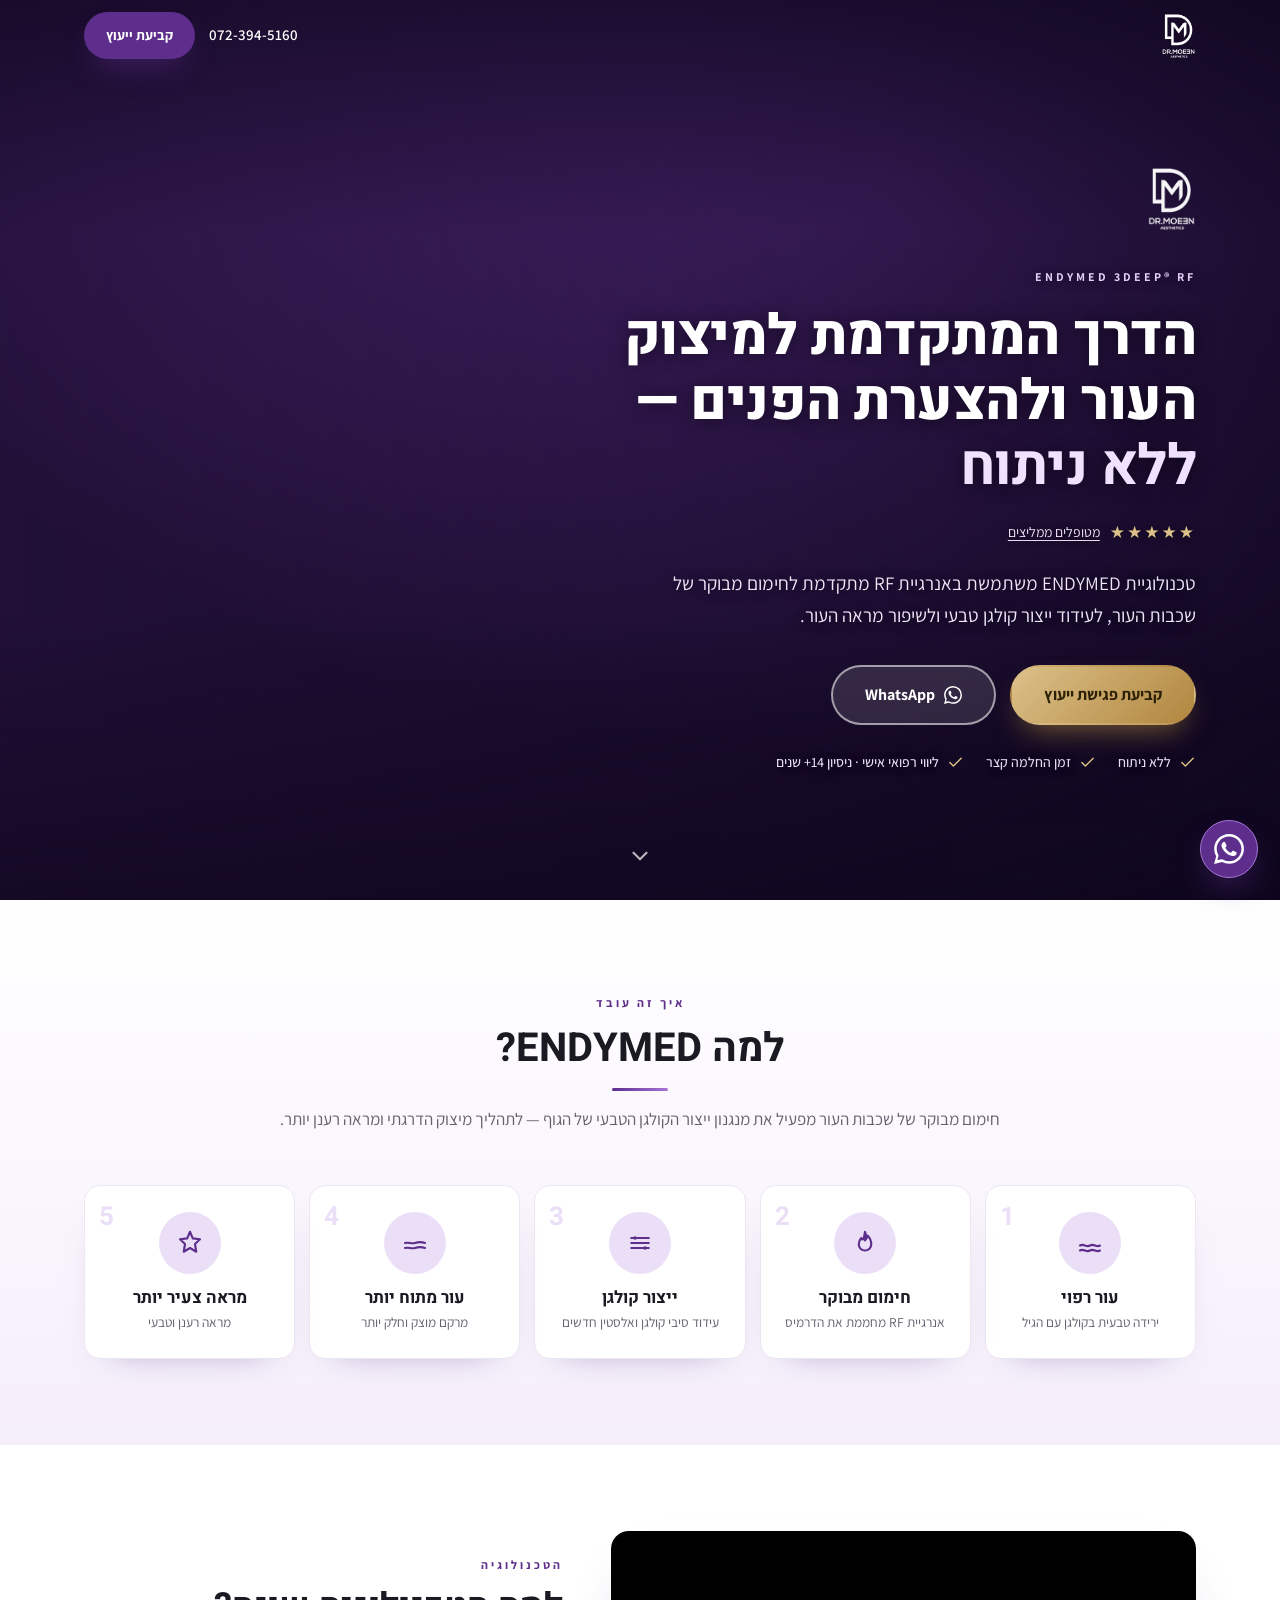
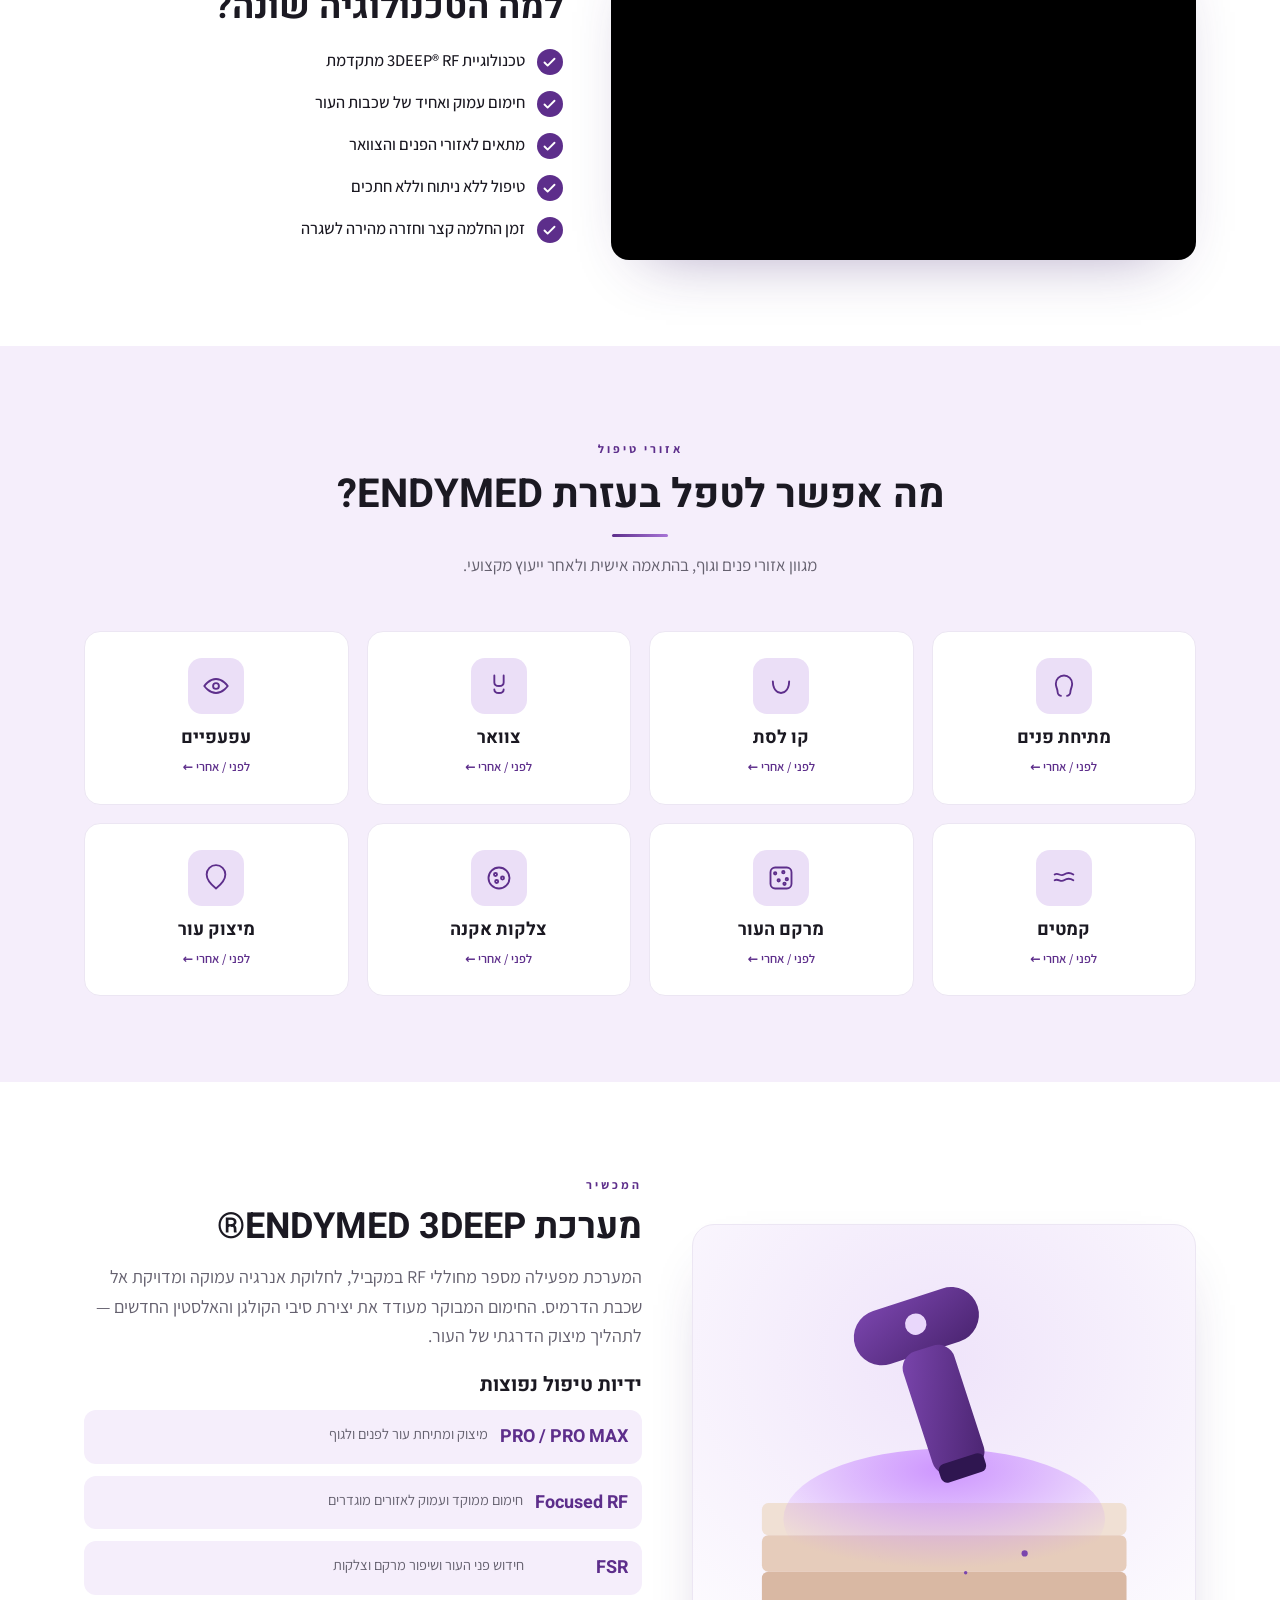
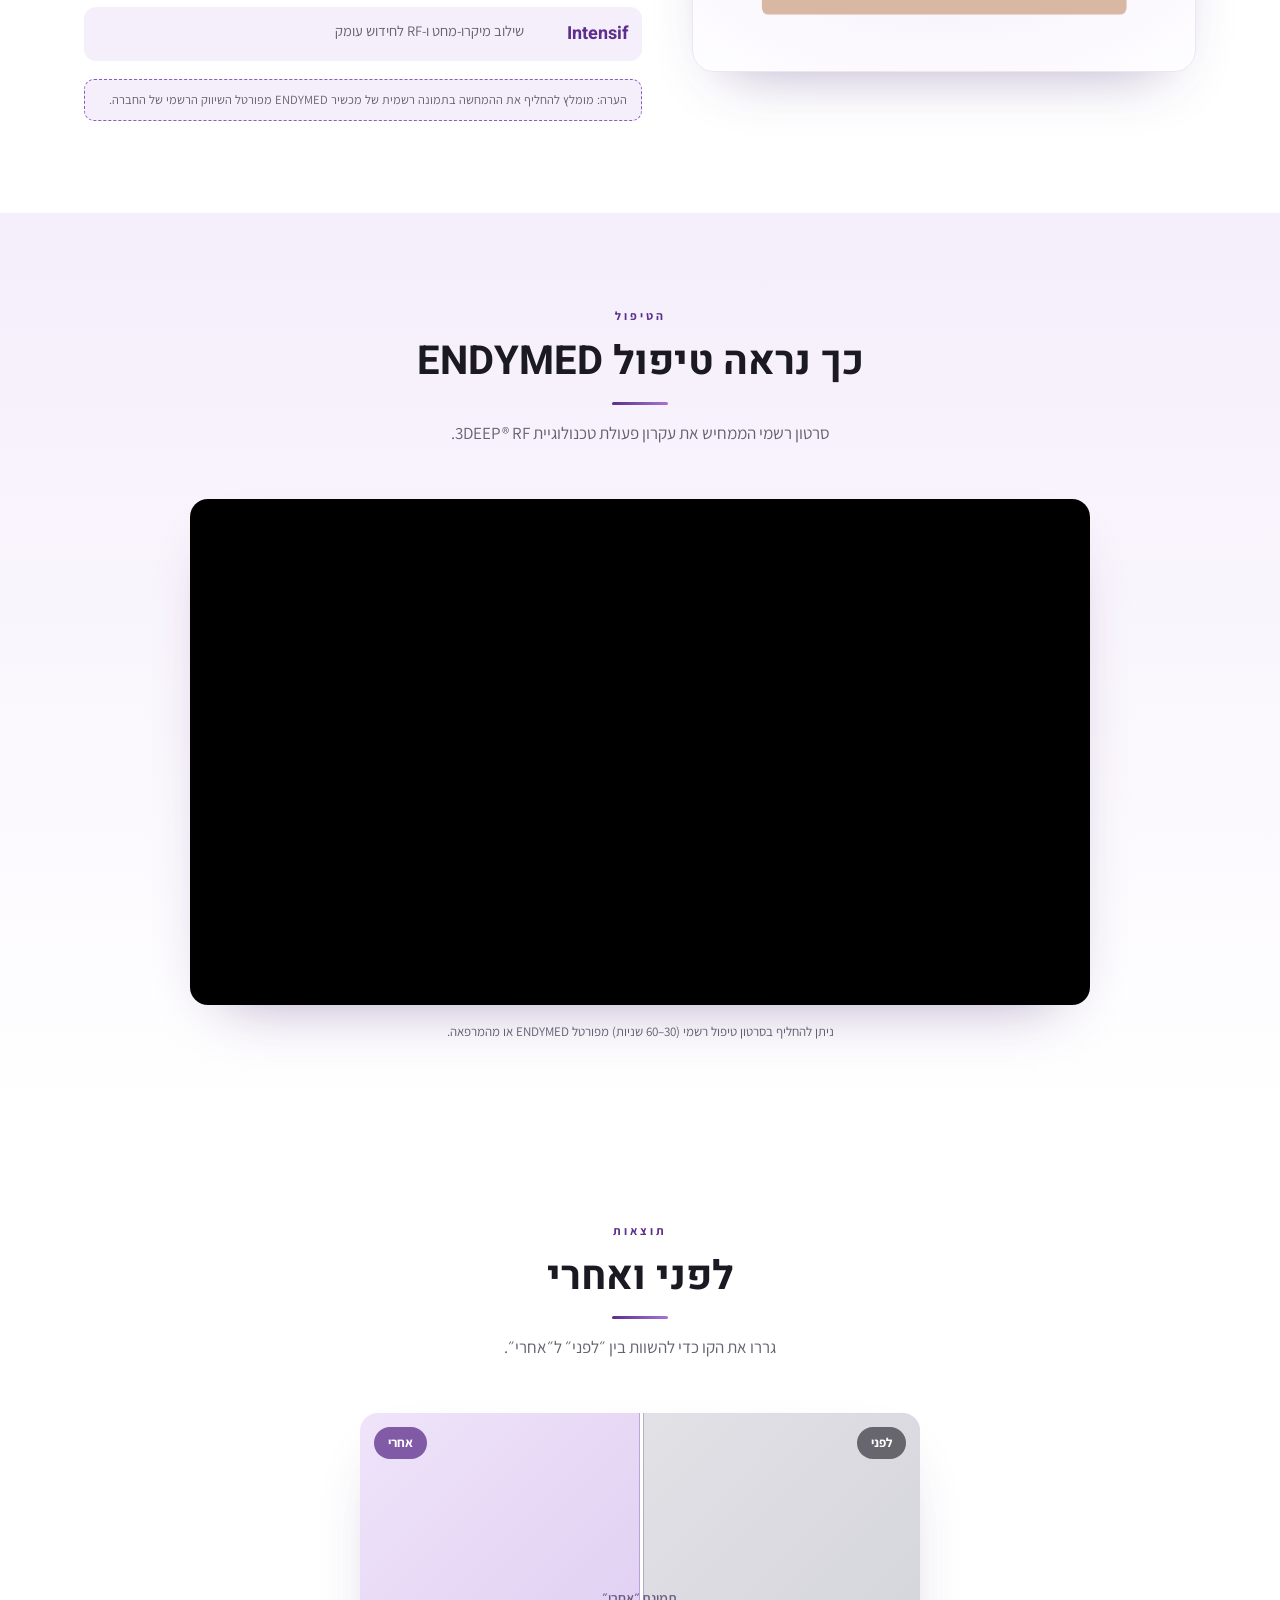
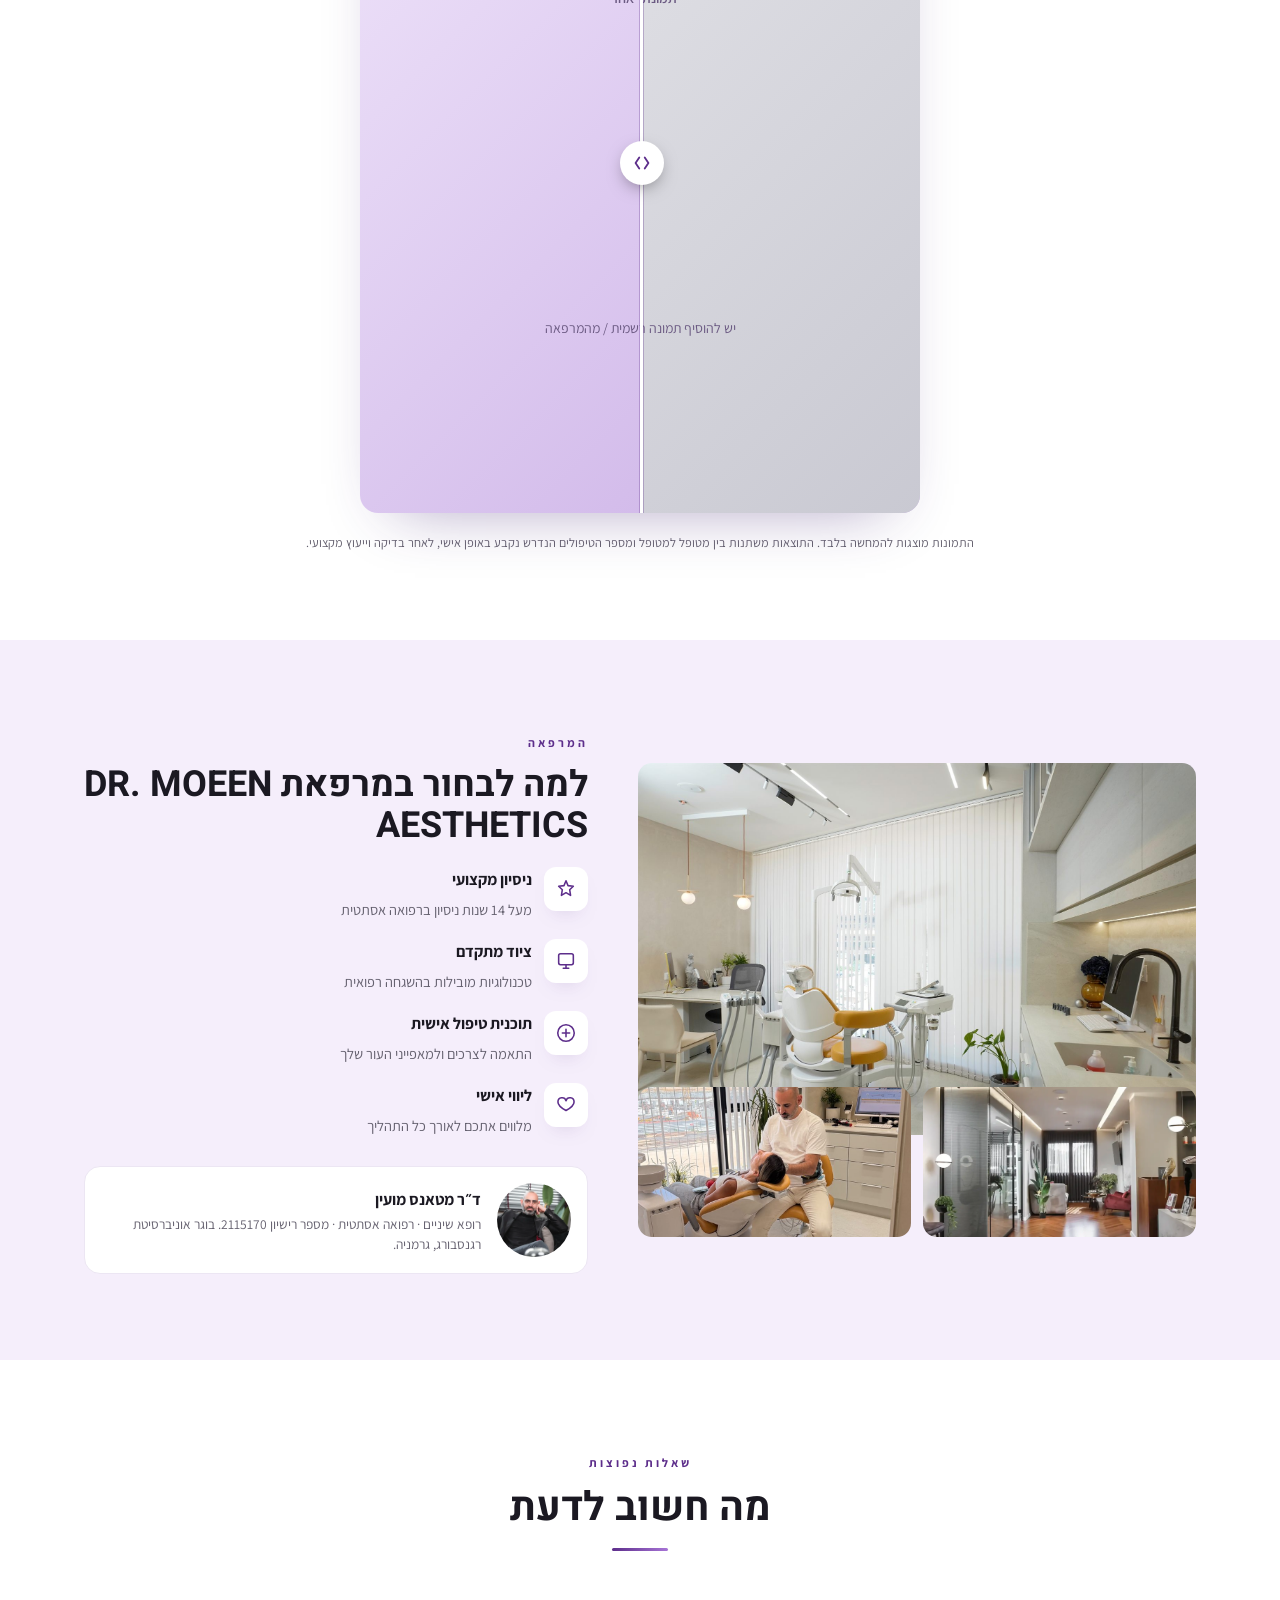
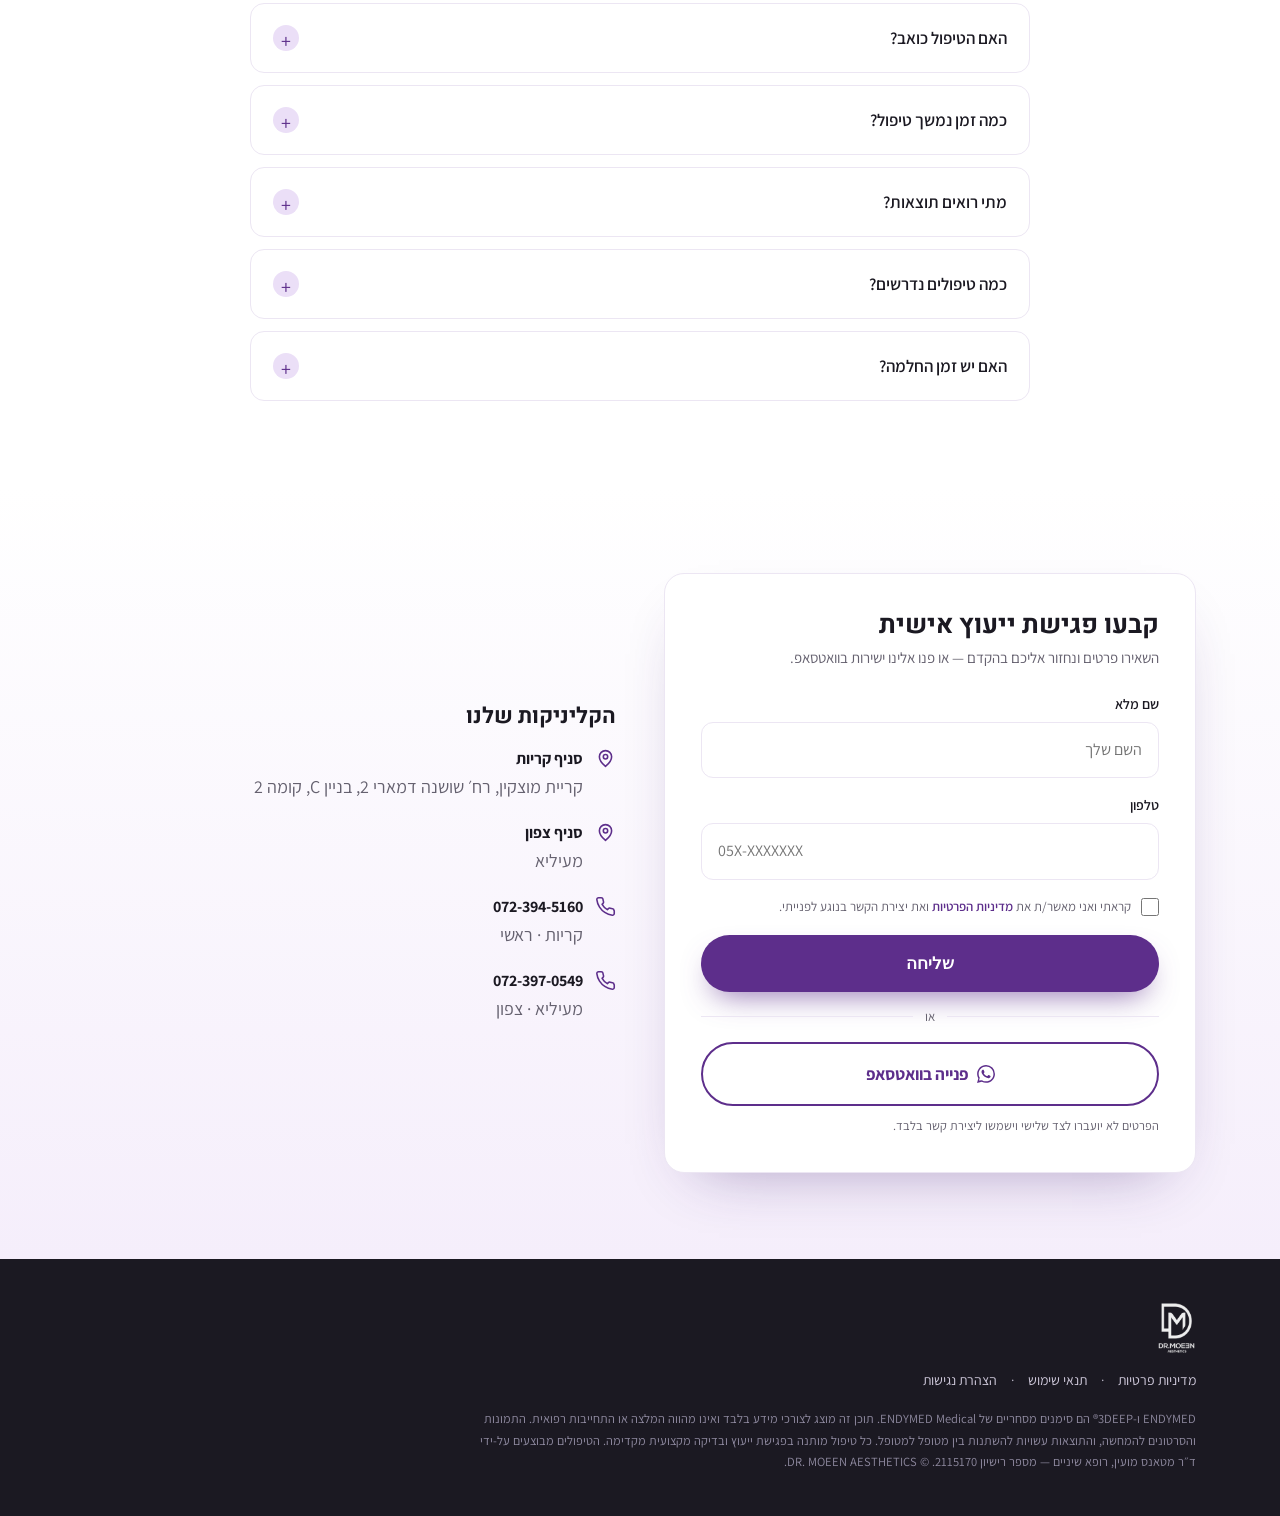
==== commit a4dd1531: "Hero readability & conversion pass - Content anchored to one side (max-width 600px), stronger dark o" ====
--- a/index.html
+++ b/index.html
@@ -22,6 +22,9 @@
     --purple-glow:#a774d6;
     --lav:#f5eefb;            /* light lavender tint */
     --lav-2:#ebdff7;
+    --gold:#c6a15b;           /* champagne gold (DR. MOEEN brand) */
+    --gold-hi:#dcc189;
+    --gold-lo:#b1863f;
     --ink:#1b1922;
     --muted:#65616f;
     --line:#ece6f3;
@@ -44,6 +47,8 @@
   .btn{display:inline-flex;align-items:center;justify-content:center;gap:9px;padding:15px 32px;border-radius:999px;font-weight:700;font-size:16px;cursor:pointer;border:2px solid transparent;transition:.22s ease;white-space:nowrap}
   .btn-purple{background:var(--purple);color:#fff;box-shadow:0 14px 30px -12px rgba(93,46,139,.7)}
   .btn-purple:hover{background:var(--purple-deep);transform:translateY(-1px)}
+  .btn-gold{background:linear-gradient(135deg,var(--gold-hi),var(--gold-lo));color:#2c2007;box-shadow:0 14px 30px -12px rgba(180,140,60,.7)}
+  .btn-gold:hover{filter:brightness(1.05);transform:translateY(-1px)}
   .btn-ghost{background:rgba(255,255,255,.12);color:#fff;border-color:rgba(255,255,255,.55);backdrop-filter:blur(4px)}
   .btn-ghost:hover{background:#fff;color:var(--purple)}
   .btn-outline{background:#fff;color:var(--purple);border-color:var(--purple)}
@@ -66,17 +71,23 @@
   .hero-video{position:absolute;inset:0;z-index:0;pointer-events:none}
   .hero-video iframe{position:absolute;top:50%;left:50%;transform:translate(-50%,-50%);width:100vw;height:56.25vw;min-height:100%;min-width:177.77svh;border:0}
   .hero-poster{position:absolute;inset:0;z-index:0;background:radial-gradient(120% 90% at 70% 20%,#6d38a1,#2a1442 70%)}
-  .hero-overlay{position:absolute;inset:0;z-index:1;background:linear-gradient(90deg,rgba(20,8,40,.86) 0%,rgba(20,8,40,.55) 45%,rgba(20,8,40,.25) 100%)}
-  .hero .wrap{position:relative;z-index:2;padding-block:120px 70px;width:100%}
-  .hero-content{max-width:660px;color:#fff}
-  .hero .eyebrow{color:#d9bff2}
-  .hero h1{font-size:clamp(32px,5.2vw,58px);margin:16px 0 20px;letter-spacing:-.5px;color:#fff}
-  .hero h1 b{color:#e9d7fb}
-  .hero p.sub{font-size:19px;color:#e7dcf3;max-width:560px;margin-bottom:32px;font-weight:300}
-  .hero .cta{display:flex;gap:12px;flex-wrap:wrap}
-  .hero-badges{display:flex;gap:22px;flex-wrap:wrap;margin-top:34px;padding-top:24px;border-top:1px solid rgba(255,255,255,.2)}
-  .hero-badges span{color:#e7dcf3;font-size:14px;display:flex;align-items:center;gap:8px;font-weight:500}
-  .hero-badges svg{width:18px;height:18px;color:var(--purple-glow);flex:none}
+  .hero-overlay{position:absolute;inset:0;z-index:1;background:
+    linear-gradient(to left, rgba(12,5,26,.78) 0%, rgba(12,5,26,.5) 48%, rgba(12,5,26,.28) 100%),
+    linear-gradient(to bottom, rgba(12,5,26,.55) 0%, rgba(12,5,26,0) 26%, rgba(12,5,26,0) 68%, rgba(12,5,26,.6) 100%)}
+  .hero .wrap{position:relative;z-index:2;padding-block:118px 76px;width:100%}
+  .hero-content{max-width:600px;color:#fff}
+  .hero-logo{height:62px;width:auto;filter:brightness(0) invert(1);margin-bottom:30px;opacity:.96}
+  .hero .eyebrow{color:#e2cdf5;text-shadow:0 1px 8px rgba(0,0,0,.5)}
+  .hero h1{font-size:clamp(33px,5.2vw,56px);margin:16px 0 18px;letter-spacing:-.5px;color:#fff;font-weight:800;text-shadow:0 2px 18px rgba(0,0,0,.55)}
+  .hero h1 b{color:#f0e2ff}
+  .hero-stars{display:flex;align-items:center;gap:10px;margin-bottom:22px;font-size:14px;color:#efe7f7;text-shadow:0 1px 8px rgba(0,0,0,.5)}
+  .hero-stars .st{color:var(--gold-hi);letter-spacing:2px;font-size:17px}
+  .hero-stars a{color:#efe7f7;text-decoration:underline;text-underline-offset:3px}
+  .hero p.sub{font-size:19px;color:#efe7f7;max-width:560px;margin-bottom:34px;font-weight:400;text-shadow:0 1px 12px rgba(0,0,0,.55)}
+  .hero .cta{display:flex;gap:14px;flex-wrap:wrap}
+  .hero-trust{display:flex;gap:10px 22px;flex-wrap:wrap;margin-top:26px;color:#e7dcf3;font-size:14px;font-weight:500;text-shadow:0 1px 8px rgba(0,0,0,.55)}
+  .hero-trust span{display:flex;align-items:center;gap:8px}
+  .hero-trust svg{width:17px;height:17px;color:var(--gold-hi);flex:none}
   .scroll-cue{position:absolute;bottom:22px;left:50%;transform:translateX(-50%);z-index:2;color:#fff;opacity:.7;animation:bob 2s ease-in-out infinite}
   @keyframes bob{0%,100%{transform:translate(-50%,0)}50%{transform:translate(-50%,8px)}}
 
@@ -224,6 +235,10 @@
   @media(max-width:560px){
     .process{grid-template-columns:1fr}
     .t-grid{grid-template-columns:1fr 1fr}
+    .hero{align-items:flex-end}
+    .hero .wrap{padding-block:150px 60px}
+    .hero-logo{height:44px;margin-bottom:22px}
+    .hero h1{font-size:clamp(28px,8vw,40px)}
     .hero .cta{flex-direction:column}
     .hero .cta .btn{width:100%}
     .clinic-media{grid-auto-rows:120px}
@@ -253,20 +268,22 @@
   <div class="hero-overlay"></div>
   <div class="wrap">
     <div class="hero-content">
+      <img class="hero-logo" src="assets/logo.png" alt="DR. MOEEN AESTHETICS" />
       <span class="eyebrow">ENDYMED 3DEEP® RF</span>
       <h1>הדרך המתקדמת למיצוק העור ולהצערת הפנים — <b>ללא ניתוח</b></h1>
+      <div class="hero-stars"><span class="st">★★★★★</span> <a href="https://www.drmatanis.com/%D7%97%D7%95%D7%95%D7%AA-%D7%93%D7%A2%D7%AA" target="_blank" rel="noopener">מטופלים ממליצים</a></div>
       <p class="sub">טכנולוגיית ENDYMED משתמשת באנרגיית RF מתקדמת לחימום מבוקר של שכבות העור, לעידוד ייצור קולגן טבעי ולשיפור מראה העור.</p>
       <div class="cta">
-        <a class="btn btn-purple" href="#contact">קביעת פגישת ייעוץ</a>
+        <a class="btn btn-gold" href="#contact">קביעת פגישת ייעוץ</a>
         <a class="btn btn-ghost" href="https://wa.me/972723945160?text=%D7%94%D7%99%D7%99%2C%20%D7%90%D7%A9%D7%9E%D7%97%20%D7%9C%D7%A4%D7%A8%D7%98%D7%99%D7%9D%20%D7%A2%D7%9C%20%D7%98%D7%99%D7%A4%D7%95%D7%9C%20ENDYMED" target="_blank" rel="noopener">
           <svg viewBox="0 0 24 24" width="18" height="18" fill="currentColor"><path d="M.057 24l1.687-6.163a11.867 11.867 0 01-1.587-5.946C.16 5.335 5.495 0 12.05 0a11.82 11.82 0 018.413 3.488 11.82 11.82 0 013.48 8.414c-.003 6.557-5.338 11.892-11.893 11.892a11.9 11.9 0 01-5.688-1.448L.057 24zm6.597-3.807c1.676.995 3.276 1.591 5.392 1.592 5.448 0 9.886-4.434 9.889-9.885.002-5.462-4.415-9.89-9.881-9.892-5.452 0-9.887 4.434-9.889 9.884a9.86 9.86 0 001.51 5.26l-.999 3.648 3.978-.607zm11.387-5.464c-.074-.124-.272-.198-.57-.347-.297-.149-1.758-.868-2.031-.967-.272-.099-.47-.149-.669.149-.198.297-.767.967-.94 1.165-.173.198-.347.223-.644.074-.297-.149-1.255-.462-2.39-1.475-.883-.788-1.48-1.761-1.653-2.059-.173-.297-.019-.458.13-.606.134-.133.297-.347.446-.521.151-.172.2-.296.3-.495.099-.198.05-.372-.025-.521-.075-.148-.669-1.611-.916-2.206-.242-.579-.487-.501-.669-.51l-.57-.01c-.198 0-.52.074-.792.372s-1.04 1.016-1.04 2.479 1.065 2.876 1.213 3.074c.149.198 2.095 3.2 5.076 4.487.709.306 1.263.489 1.694.626.712.226 1.36.194 1.872.118.571-.085 1.758-.719 2.006-1.413.248-.695.248-1.29.173-1.414z"/></svg>
           WhatsApp
         </a>
       </div>
-      <div class="hero-badges">
-        <span><svg viewBox="0 0 24 24" fill="none" stroke="currentColor" stroke-width="2"><path d="M20 6L9 17l-5-5" stroke-linecap="round" stroke-linejoin="round"/></svg> טיפול ללא ניתוח</span>
+      <div class="hero-trust">
+        <span><svg viewBox="0 0 24 24" fill="none" stroke="currentColor" stroke-width="2"><path d="M20 6L9 17l-5-5" stroke-linecap="round" stroke-linejoin="round"/></svg> ללא ניתוח</span>
         <span><svg viewBox="0 0 24 24" fill="none" stroke="currentColor" stroke-width="2"><path d="M20 6L9 17l-5-5" stroke-linecap="round" stroke-linejoin="round"/></svg> זמן החלמה קצר</span>
-        <span><svg viewBox="0 0 24 24" fill="none" stroke="currentColor" stroke-width="2"><path d="M20 6L9 17l-5-5" stroke-linecap="round" stroke-linejoin="round"/></svg> מתאים לפנים ולצוואר</span>
+        <span><svg viewBox="0 0 24 24" fill="none" stroke="currentColor" stroke-width="2"><path d="M20 6L9 17l-5-5" stroke-linecap="round" stroke-linejoin="round"/></svg> ליווי רפואי אישי · ניסיון 14+ שנים</span>
       </div>
     </div>
   </div>
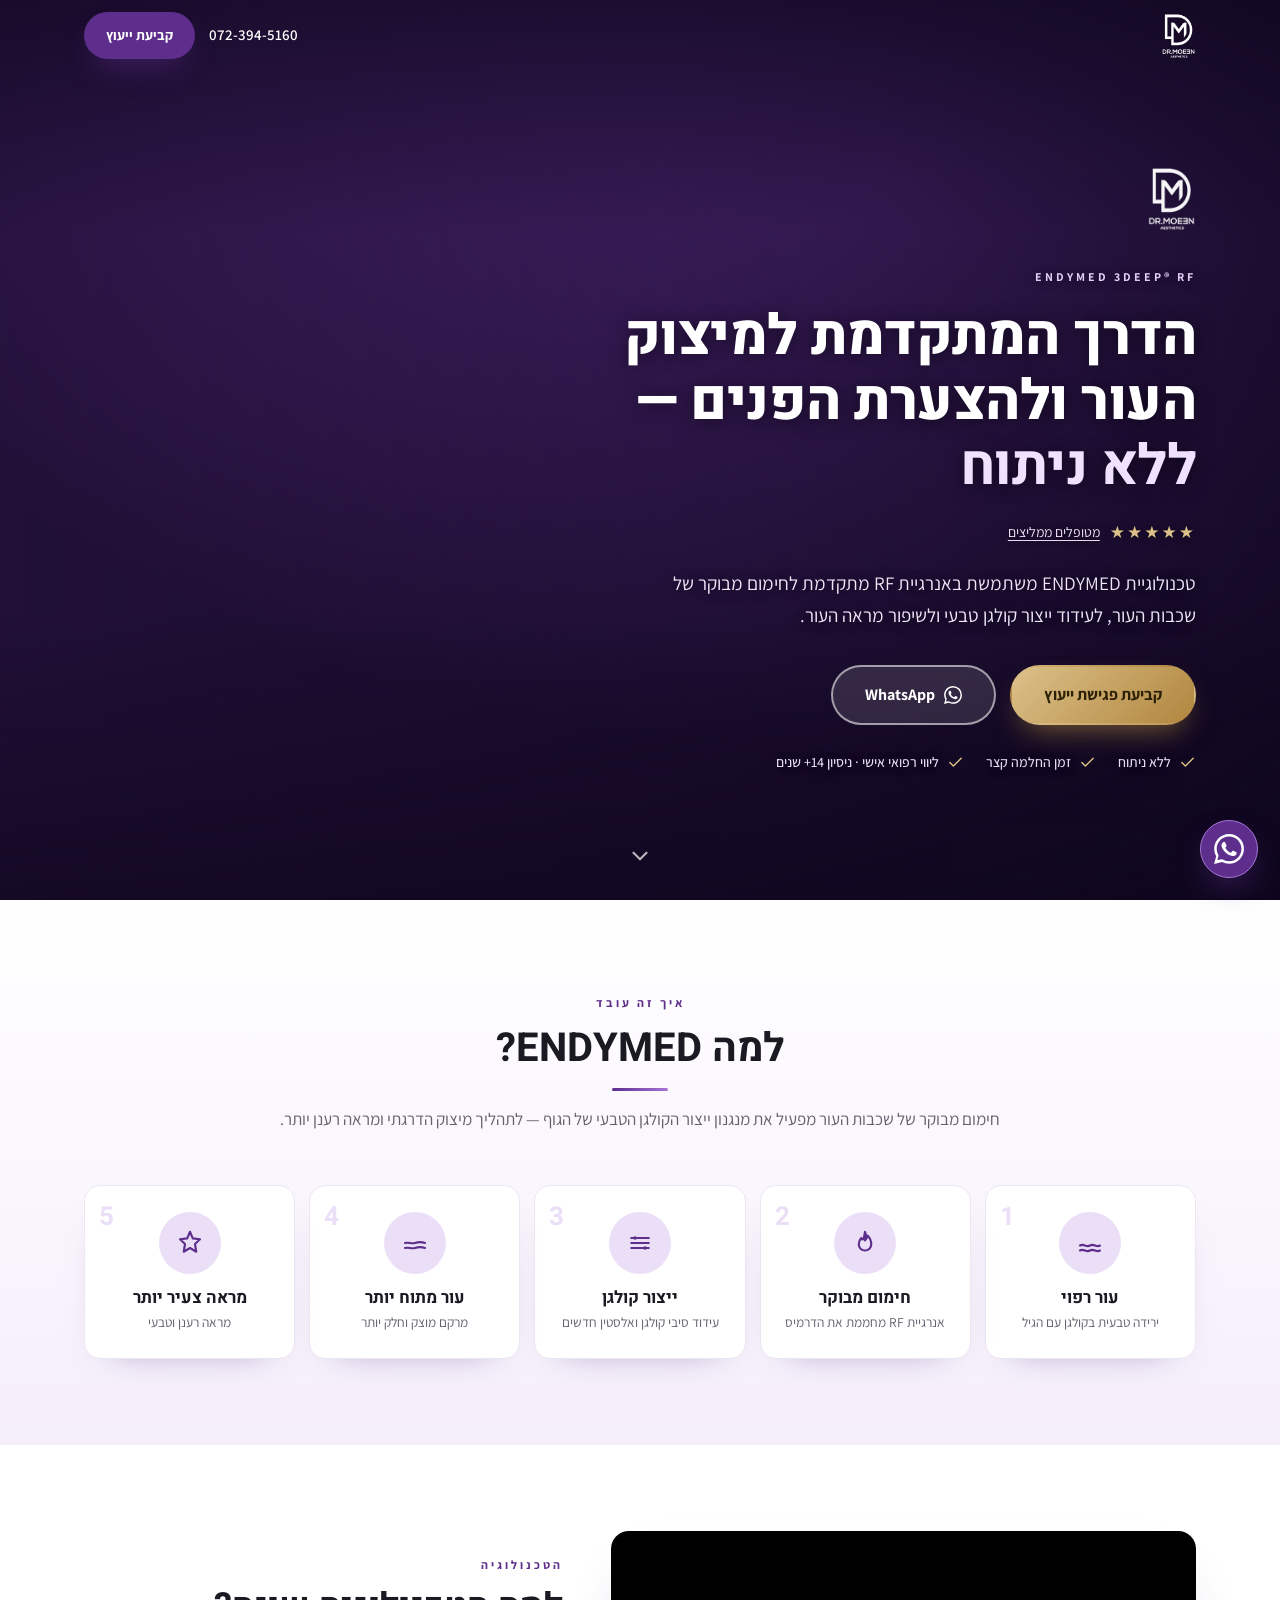
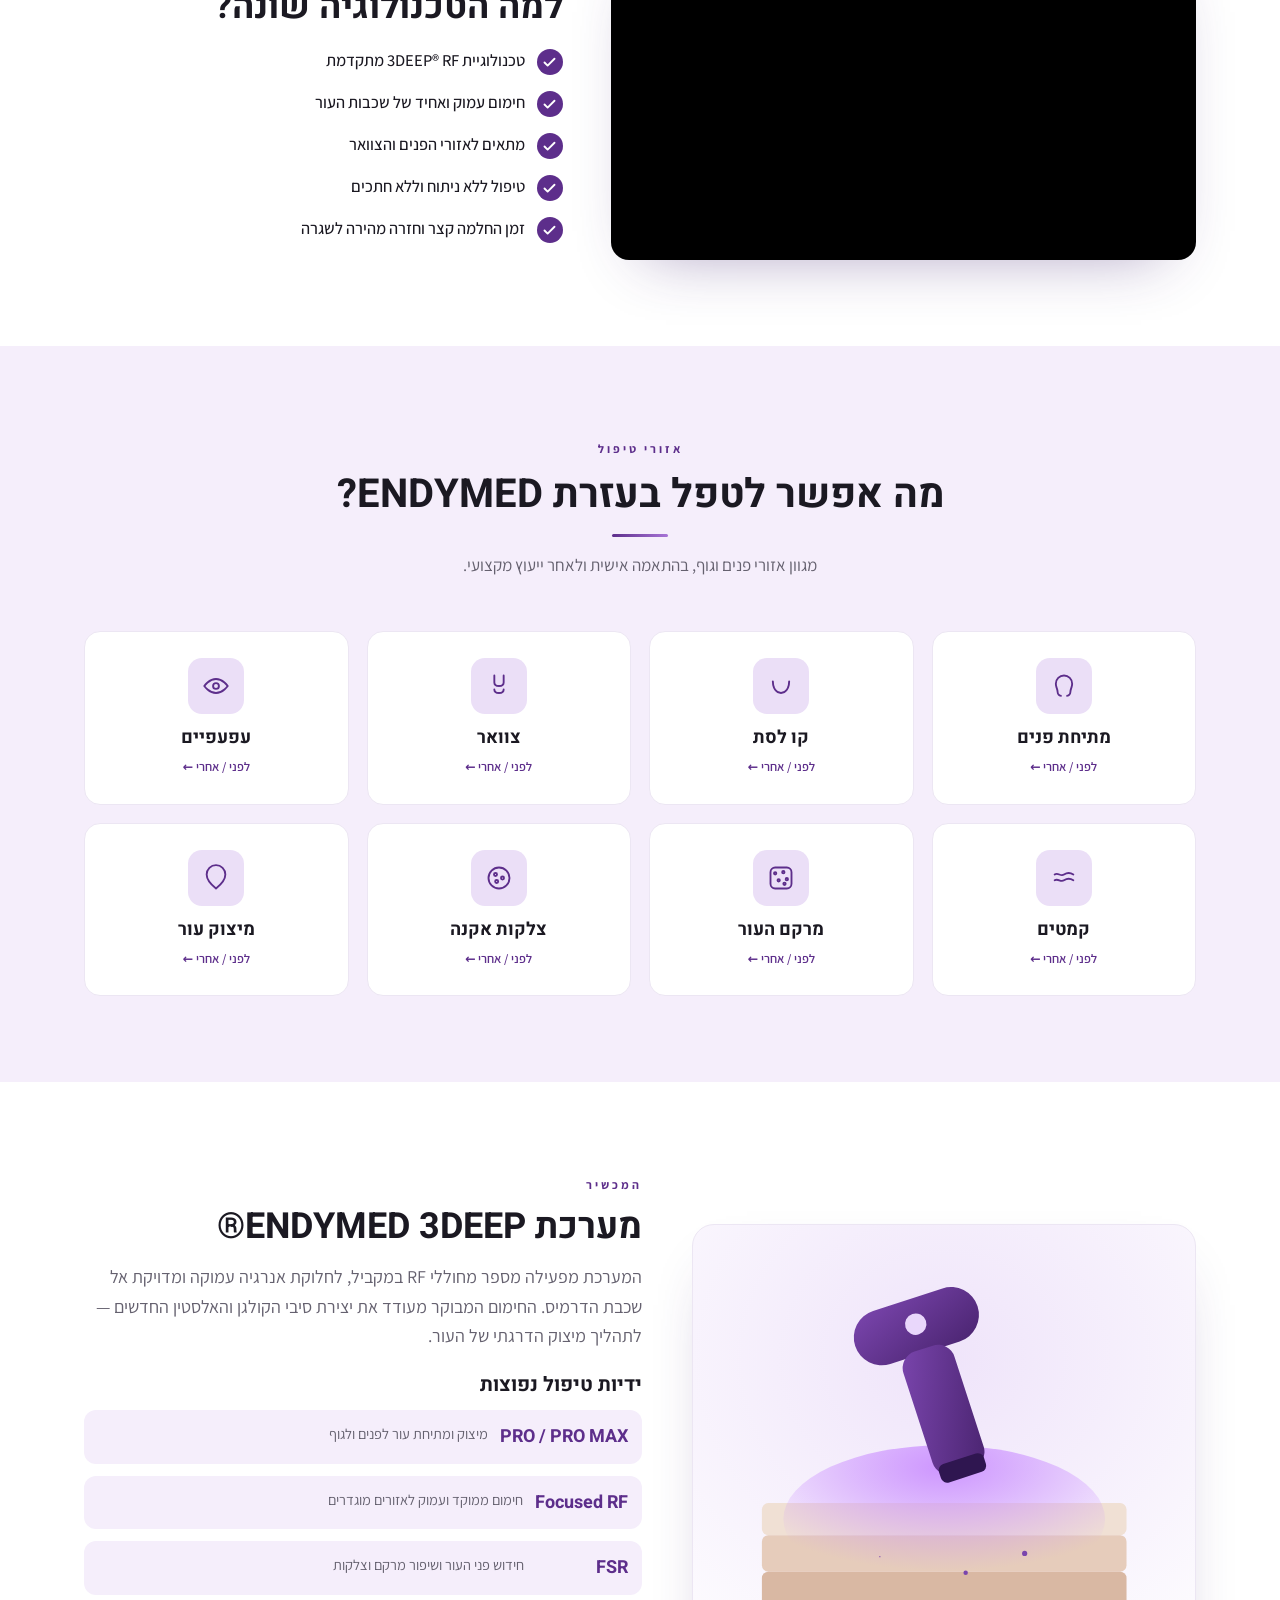
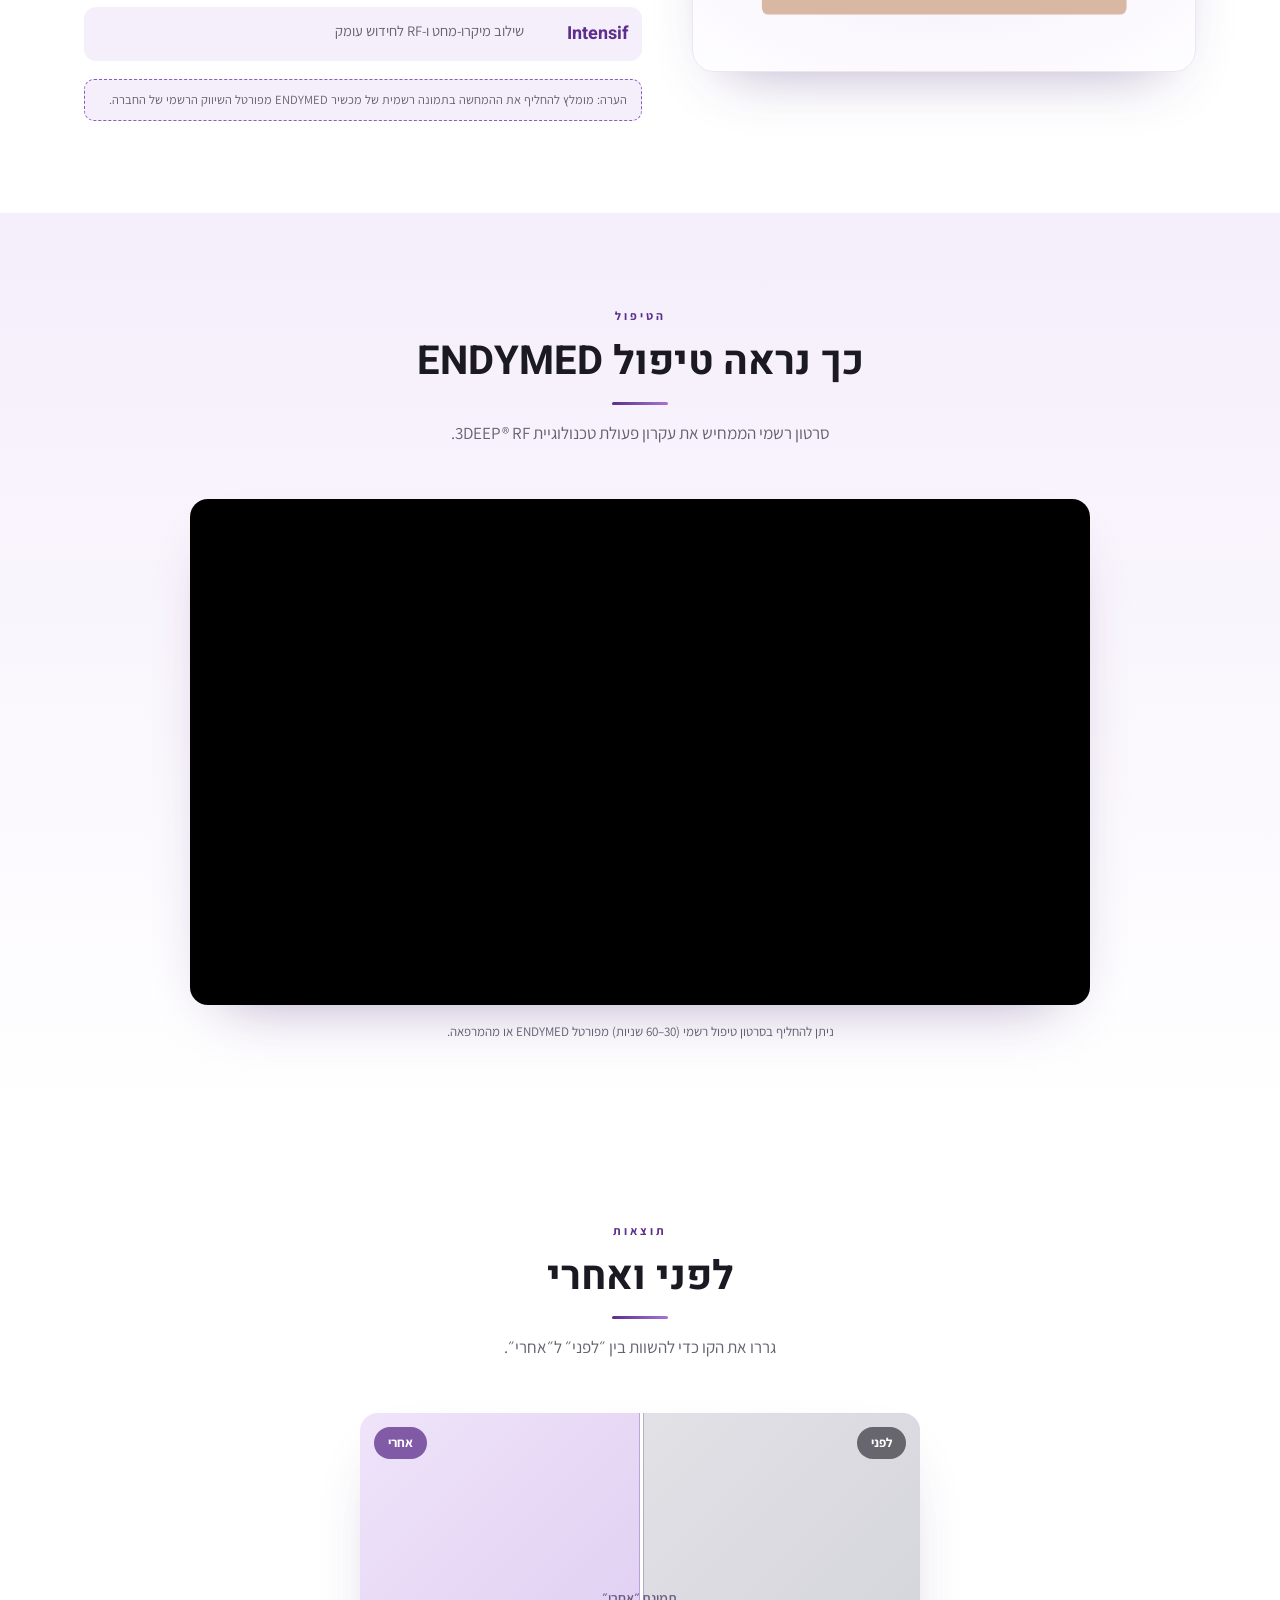
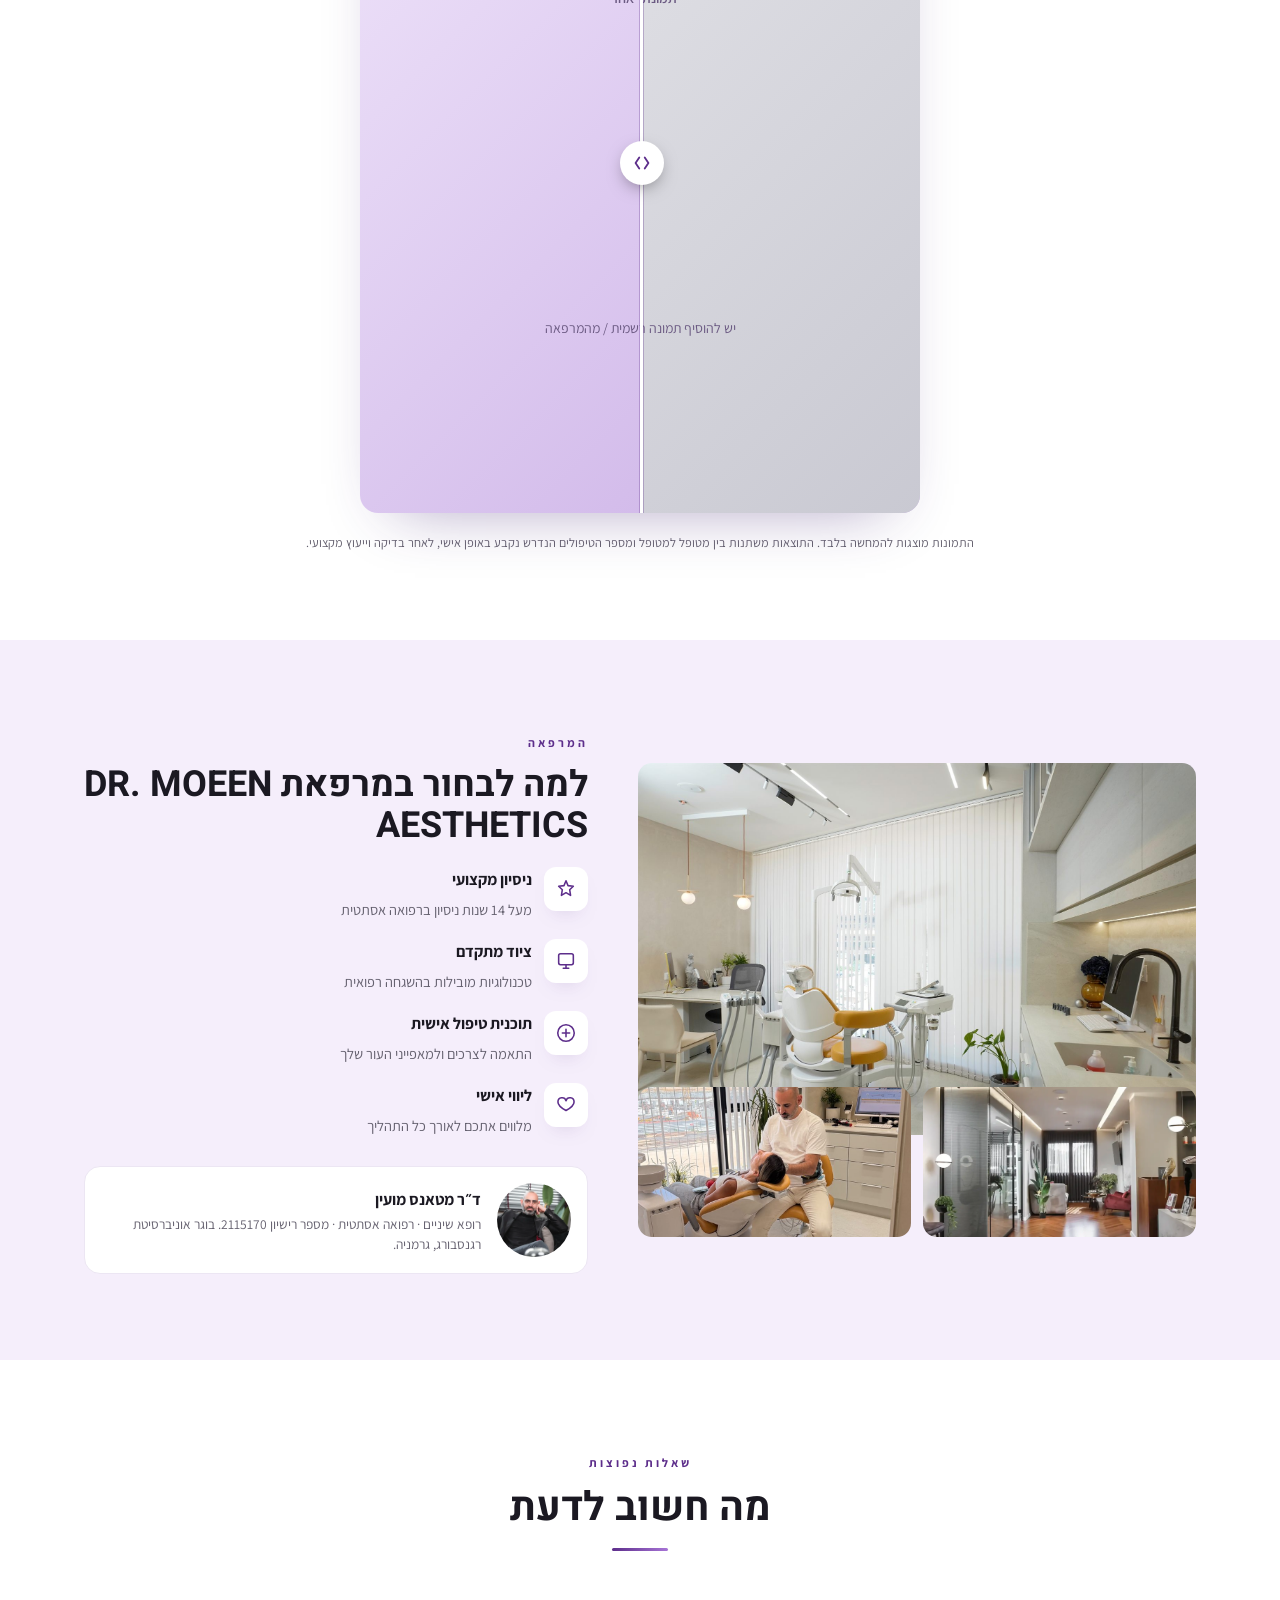
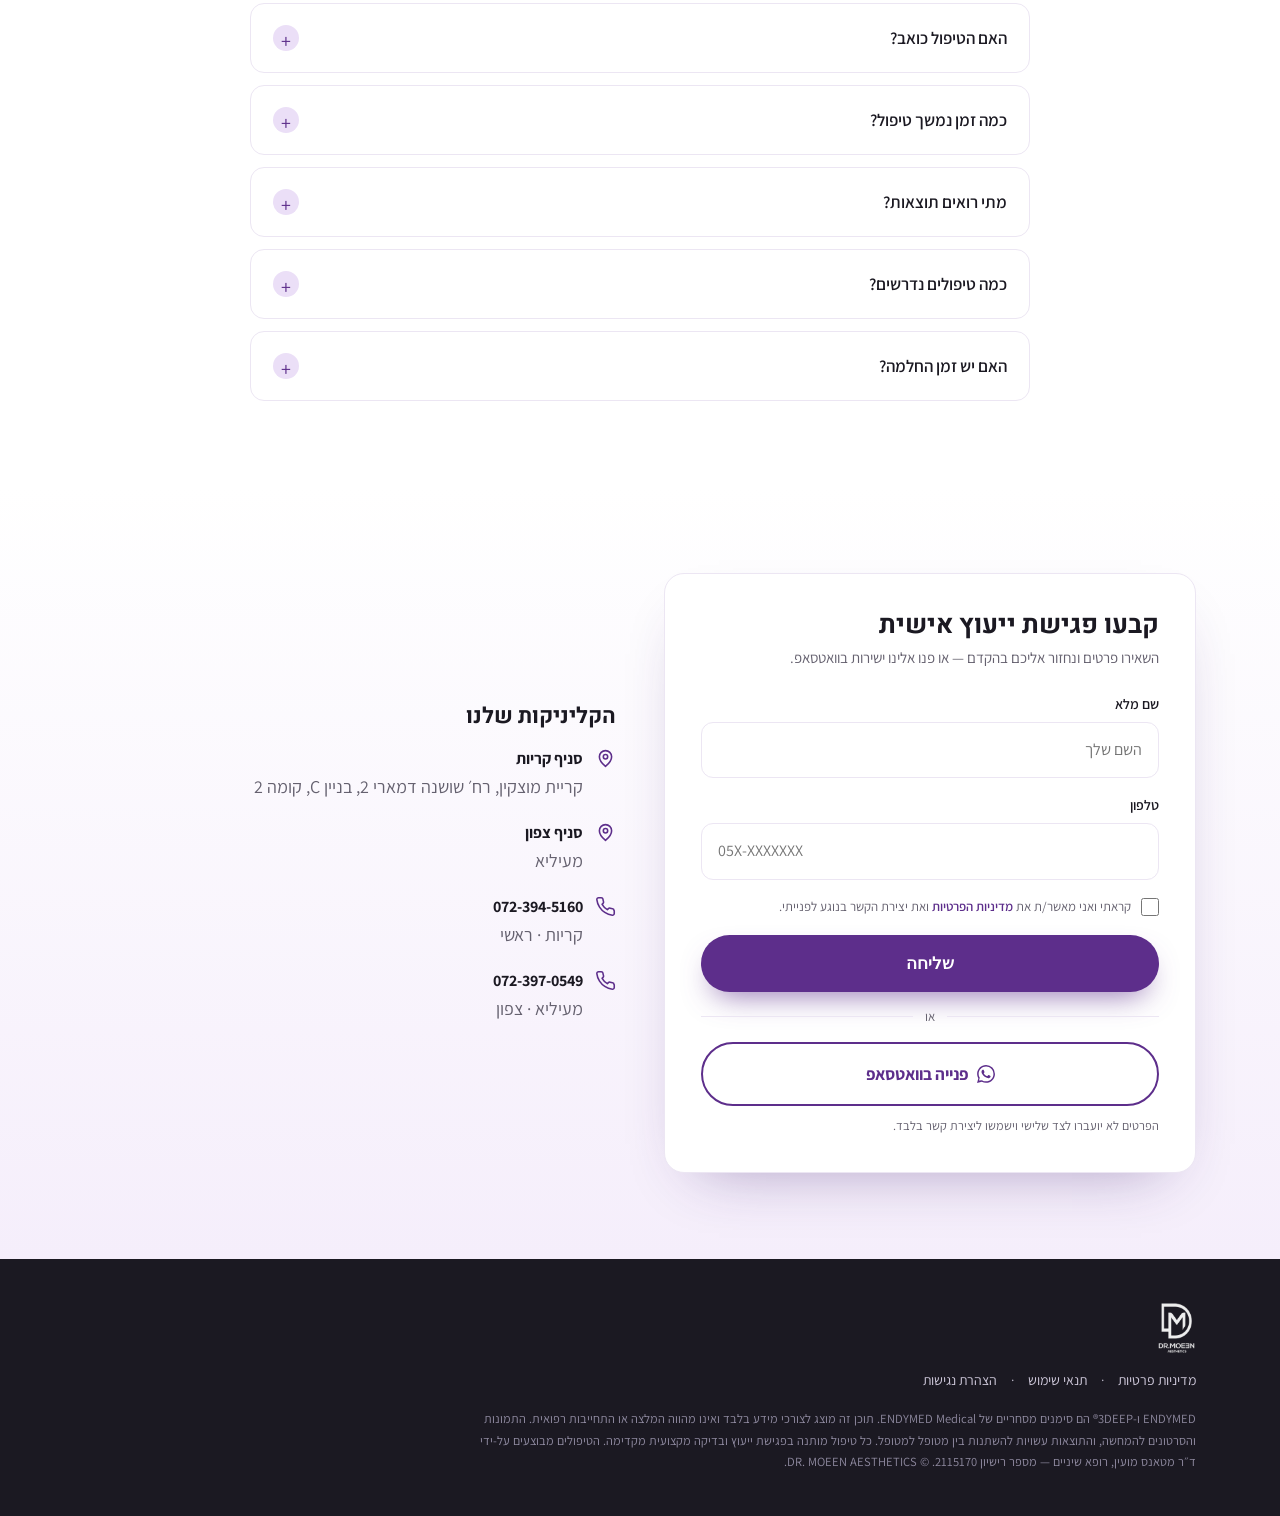
==== commit cd3c3fc1: "Mobile-first Hero: stack video + text into separate zones - <=768px: hero becomes a column — clean h" ====
--- a/index.html
+++ b/index.html
@@ -68,6 +68,8 @@
 
   /* ===== HERO (video bg) ===== */
   .hero{position:relative;min-height:100svh;display:flex;align-items:center;overflow:hidden;background:#241238}
+  .hero-media{position:absolute;inset:0;z-index:0;overflow:hidden}
+  .m-only{display:none}
   .hero-video{position:absolute;inset:0;z-index:0;pointer-events:none}
   .hero-video iframe{position:absolute;top:50%;left:50%;transform:translate(-50%,-50%);width:100vw;height:56.25vw;min-height:100%;min-width:177.77svh;border:0}
   .hero-poster{position:absolute;inset:0;z-index:0;background:radial-gradient(120% 90% at 70% 20%,#6d38a1,#2a1442 70%)}
@@ -224,6 +226,7 @@
   .wa-float svg{width:30px;height:30px;color:#fff}
 
   /* responsive */
+  /* tablets / small desktop — grids only, hero stays overlay */
   @media(max-width:980px){
     body{font-size:17px}
     .process{grid-template-columns:1fr 1fr}
@@ -232,16 +235,41 @@
     .top-phone{display:none}
     .hero-video iframe{min-width:100vw;min-height:100svh;height:100svh;width:auto}
   }
+
+  /* ===== MOBILE (<=768): STACK — clean video on top, text in its own zone below ===== */
+  @media(max-width:768px){
+    .hero{flex-direction:column;min-height:auto;align-items:stretch;background:#160a26}
+    .hero-media{position:relative;inset:auto;height:50svh;width:100%;flex:none}
+    .hero-video{pointer-events:none}
+    .hero-video iframe{width:calc(50svh * 1.78);height:50svh;min-width:100vw;min-height:0;left:50%;top:50%;transform:translate(-50%,-50%)}
+    /* video's own captions sit centered; fade the bottom into the text zone, keep video itself clean */
+    .hero-overlay{background:linear-gradient(to bottom,rgba(12,5,26,.10) 0%,rgba(12,5,26,0) 40%,rgba(12,5,26,.35) 80%,#160a26 100%)}
+    .hero .wrap{position:relative;z-index:2;width:100%;padding:30px 22px 42px;background:#160a26}
+    .hero-content{max-width:none}
+    .hero-logo{height:44px;margin-bottom:16px}   /* ~30% smaller */
+    .hero .eyebrow{font-size:11px}
+    .hero h1{font-size:clamp(26px,6.6vw,34px);margin:10px 0 14px;line-height:1.22}
+    .hero-stars{margin-bottom:18px}
+    .hero p.sub{font-size:16px;margin-bottom:22px}
+    .hero-trust{margin-top:20px;font-size:13px}
+    .d-only{display:none}
+    .m-only{display:inline}
+    .scroll-cue{display:none}
+  }
   @media(max-width:560px){
     .process{grid-template-columns:1fr}
     .t-grid{grid-template-columns:1fr 1fr}
-    .hero{align-items:flex-end}
-    .hero .wrap{padding-block:150px 60px}
-    .hero-logo{height:44px;margin-bottom:22px}
-    .hero h1{font-size:clamp(28px,8vw,40px)}
+    .clinic-media{grid-auto-rows:120px}
+  }
+  /* ===== small phones (<=430): mobile-first tuning ===== */
+  @media(max-width:430px){
+    .hero-media{height:44svh}
+    .hero-video iframe{width:calc(44svh * 1.78);height:44svh}
+    .hero h1{font-size:25px}
     .hero .cta{flex-direction:column}
     .hero .cta .btn{width:100%}
-    .clinic-media{grid-auto-rows:120px}
+    .t-grid{grid-template-columns:1fr}
+    .section-head p{font-size:16px}
   }
   @media(prefers-reduced-motion:reduce){.reveal{opacity:1;transform:none;transition:none}.scroll-cue{animation:none}}
 </style>
@@ -261,16 +289,18 @@
 
 <!-- ===== HERO ===== -->
 <section class="hero" id="top">
-  <div class="hero-poster"></div>
-  <div class="hero-video">
-    <iframe src="https://www.youtube.com/embed/8yS08j5Vr9c?autoplay=1&mute=1&controls=0&loop=1&playlist=8yS08j5Vr9c&modestbranding=1&playsinline=1&rel=0&showinfo=0&disablekb=1" title="ENDYMED 3DEEP RF" allow="autoplay; encrypted-media" tabindex="-1" aria-hidden="true"></iframe>
-  </div>
-  <div class="hero-overlay"></div>
+  <div class="hero-media">
+    <div class="hero-poster"></div>
+    <div class="hero-video">
+      <iframe src="https://www.youtube.com/embed/8yS08j5Vr9c?autoplay=1&mute=1&controls=0&loop=1&playlist=8yS08j5Vr9c&modestbranding=1&playsinline=1&rel=0&showinfo=0&disablekb=1" title="ENDYMED 3DEEP RF" allow="autoplay; encrypted-media" tabindex="-1" aria-hidden="true"></iframe>
+    </div>
+    <div class="hero-overlay"></div>
+  </div>
   <div class="wrap">
     <div class="hero-content">
       <img class="hero-logo" src="assets/logo.png" alt="DR. MOEEN AESTHETICS" />
       <span class="eyebrow">ENDYMED 3DEEP® RF</span>
-      <h1>הדרך המתקדמת למיצוק העור ולהצערת הפנים — <b>ללא ניתוח</b></h1>
+      <h1><span class="d-only">הדרך המתקדמת למיצוק העור ולהצערת הפנים — <b>ללא ניתוח</b></span><span class="m-only">מיצוק והצערת העור <b>ללא ניתוח</b></span></h1>
       <div class="hero-stars"><span class="st">★★★★★</span> <a href="https://www.drmatanis.com/%D7%97%D7%95%D7%95%D7%AA-%D7%93%D7%A2%D7%AA" target="_blank" rel="noopener">מטופלים ממליצים</a></div>
       <p class="sub">טכנולוגיית ENDYMED משתמשת באנרגיית RF מתקדמת לחימום מבוקר של שכבות העור, לעידוד ייצור קולגן טבעי ולשיפור מראה העור.</p>
       <div class="cta">
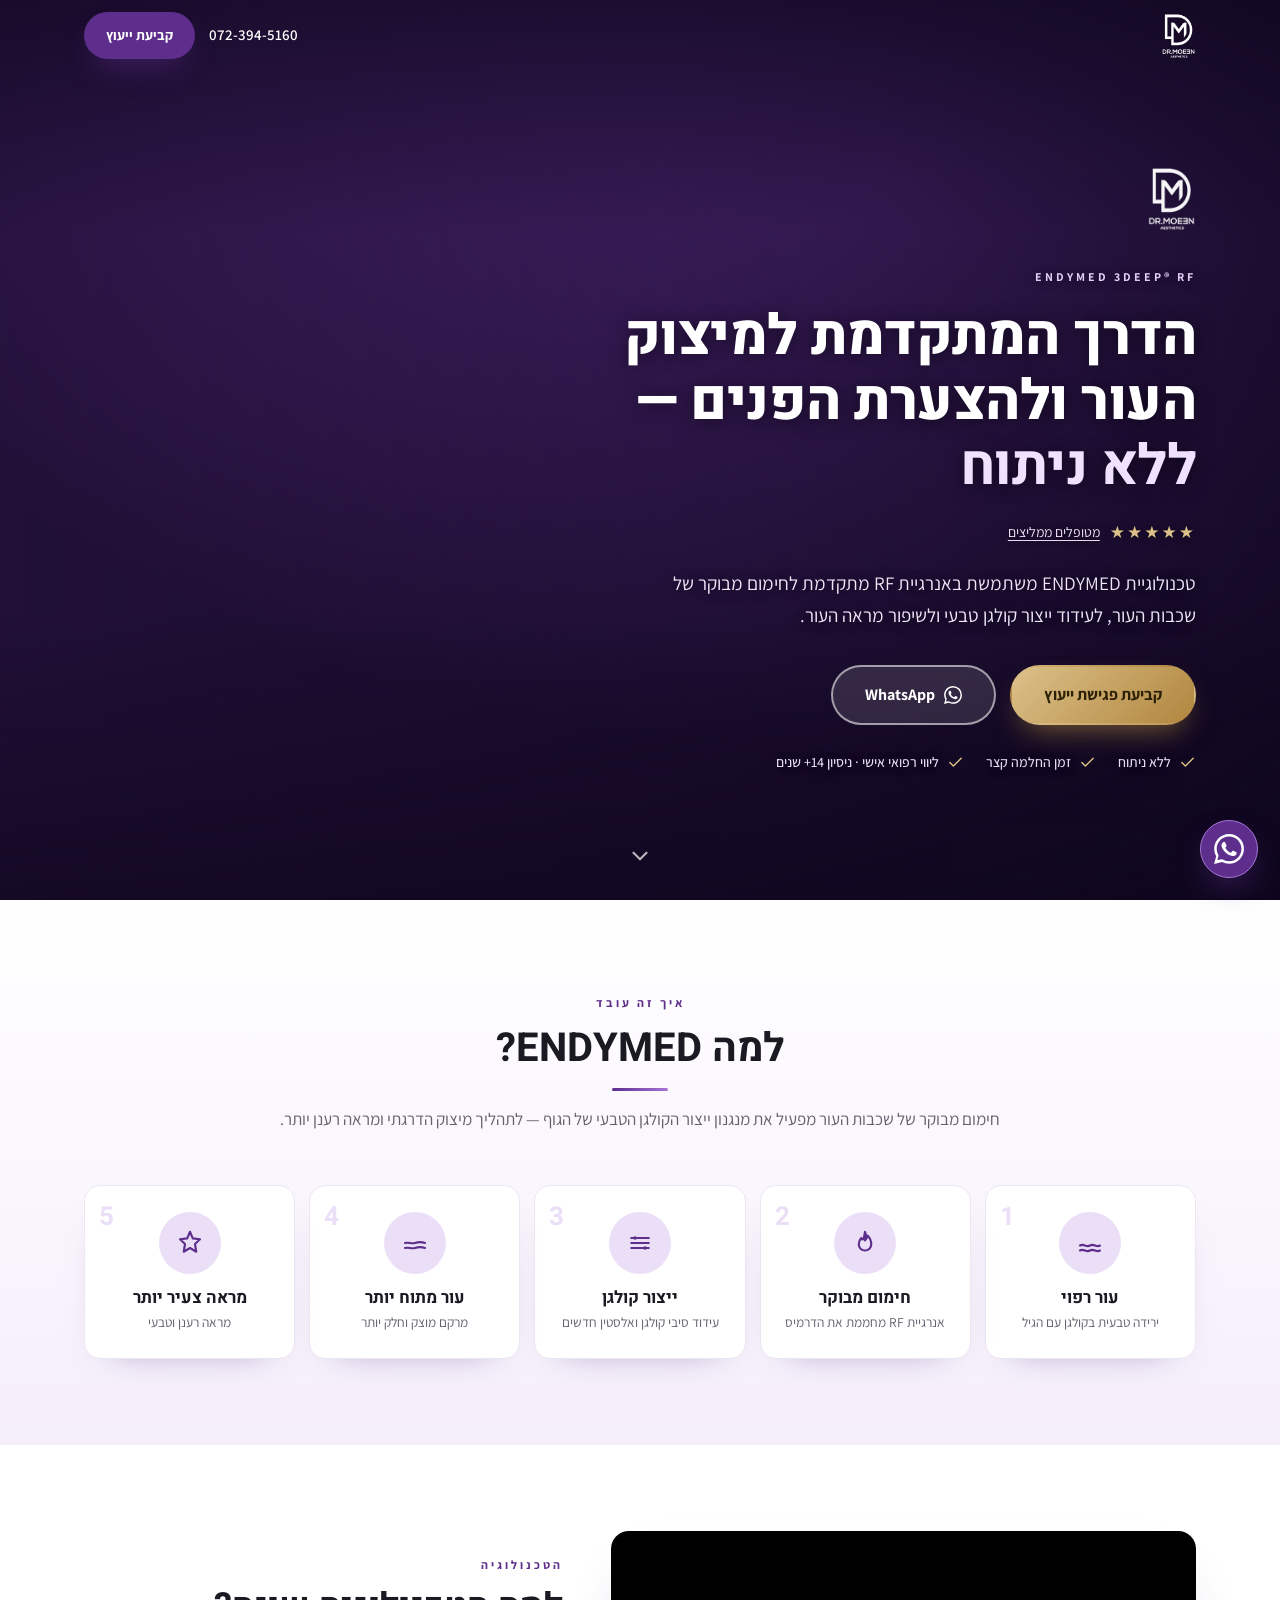
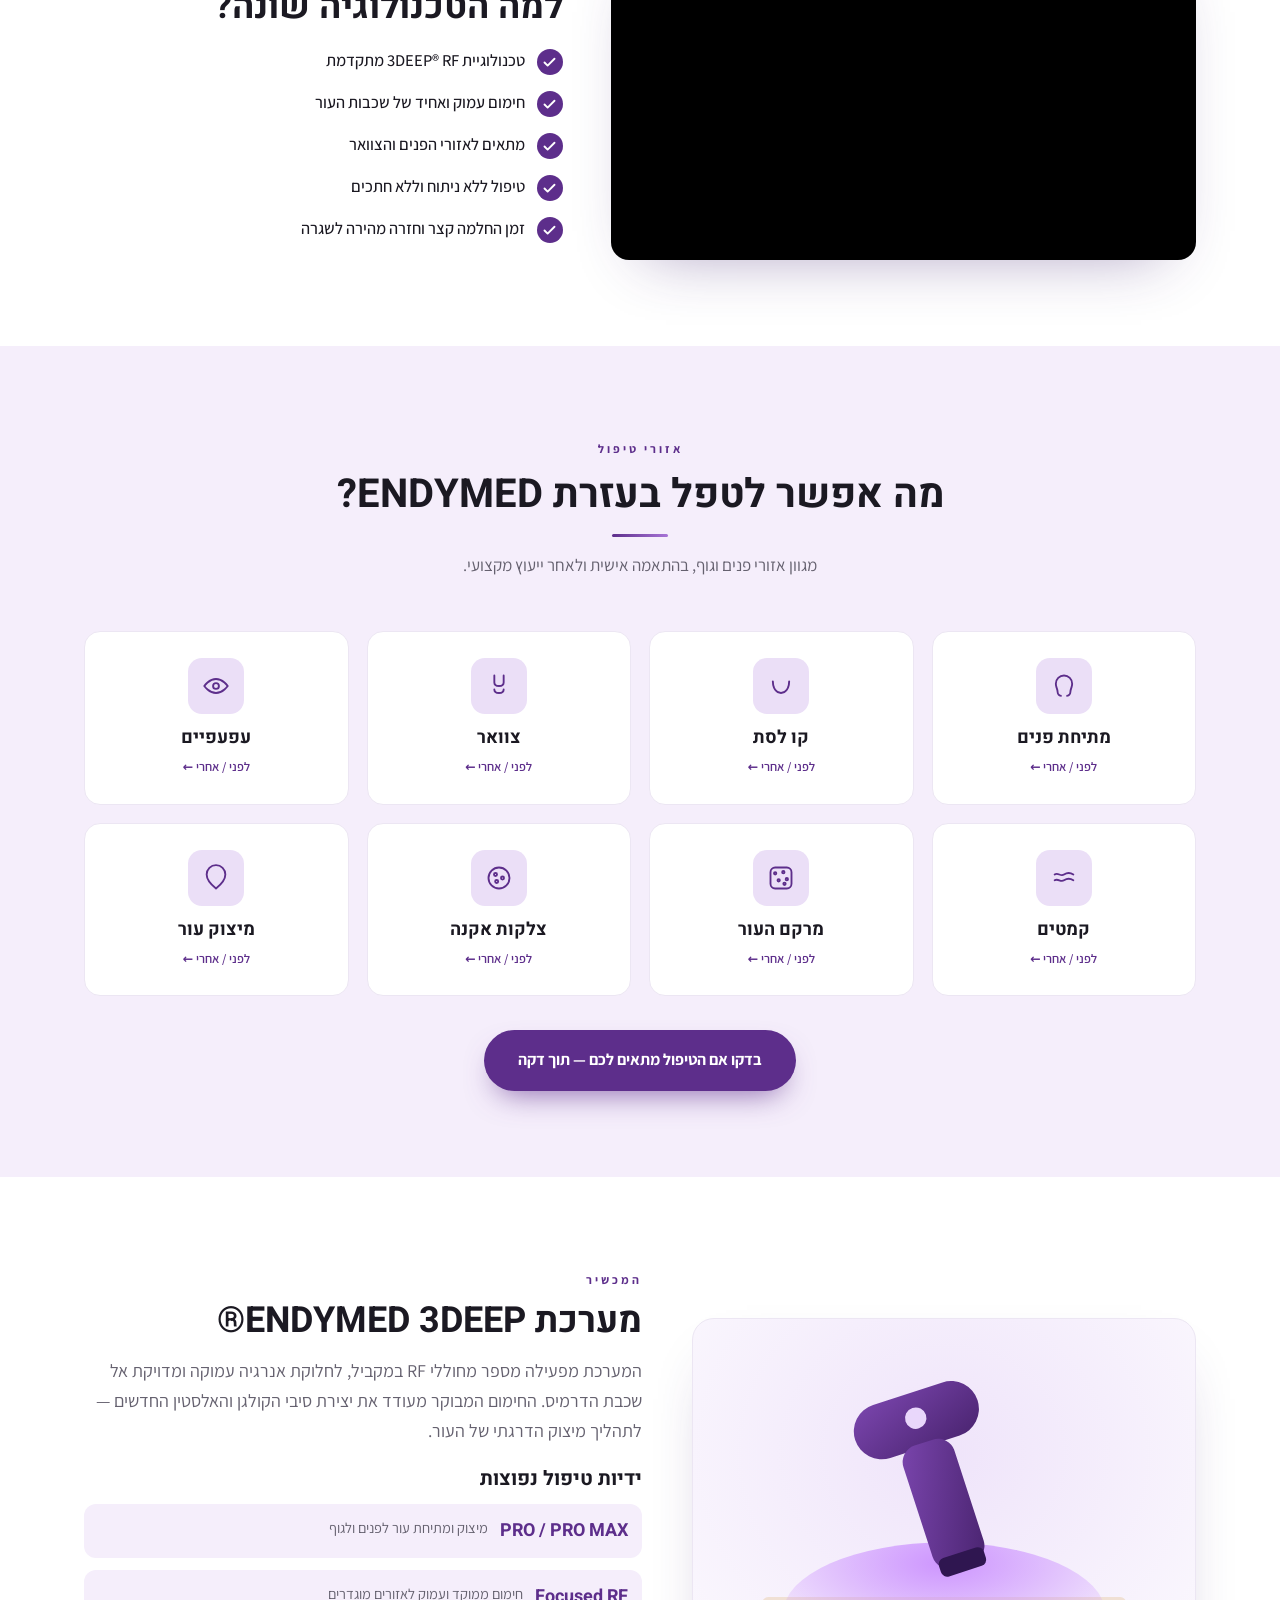
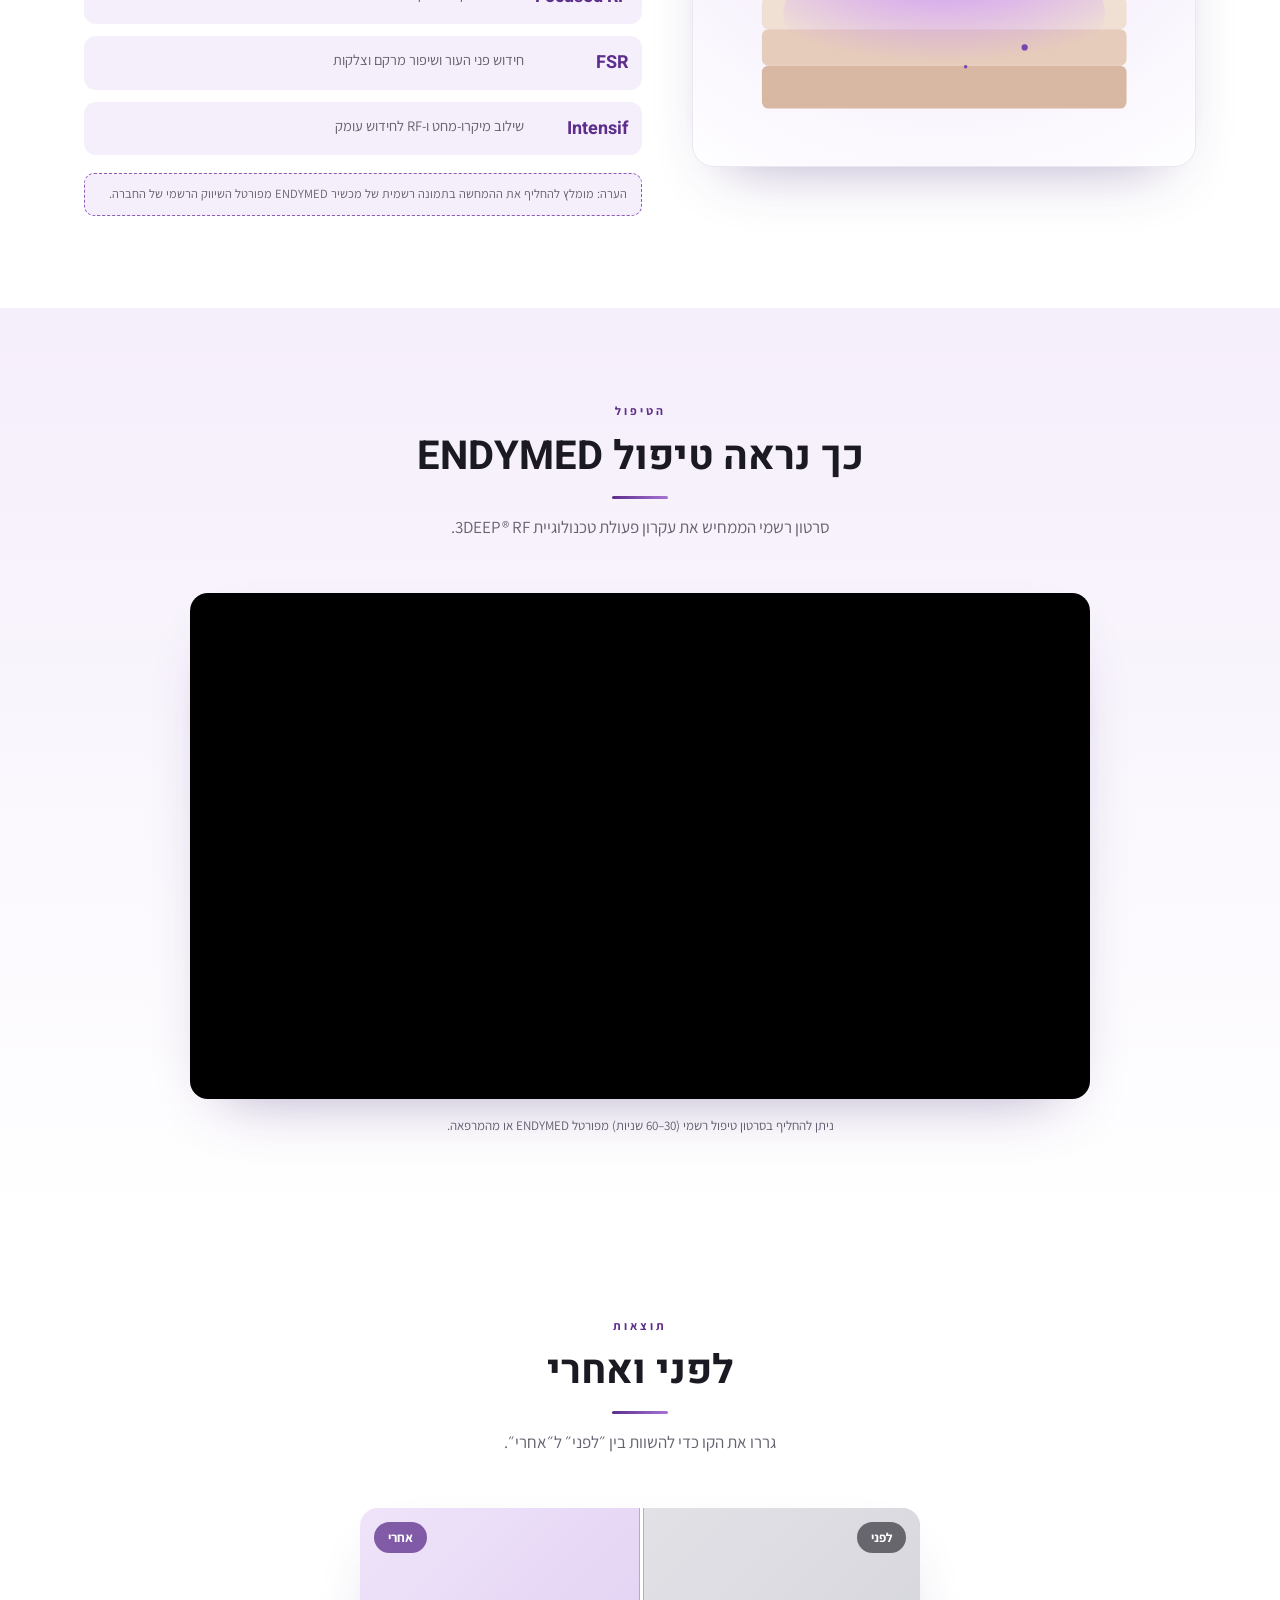
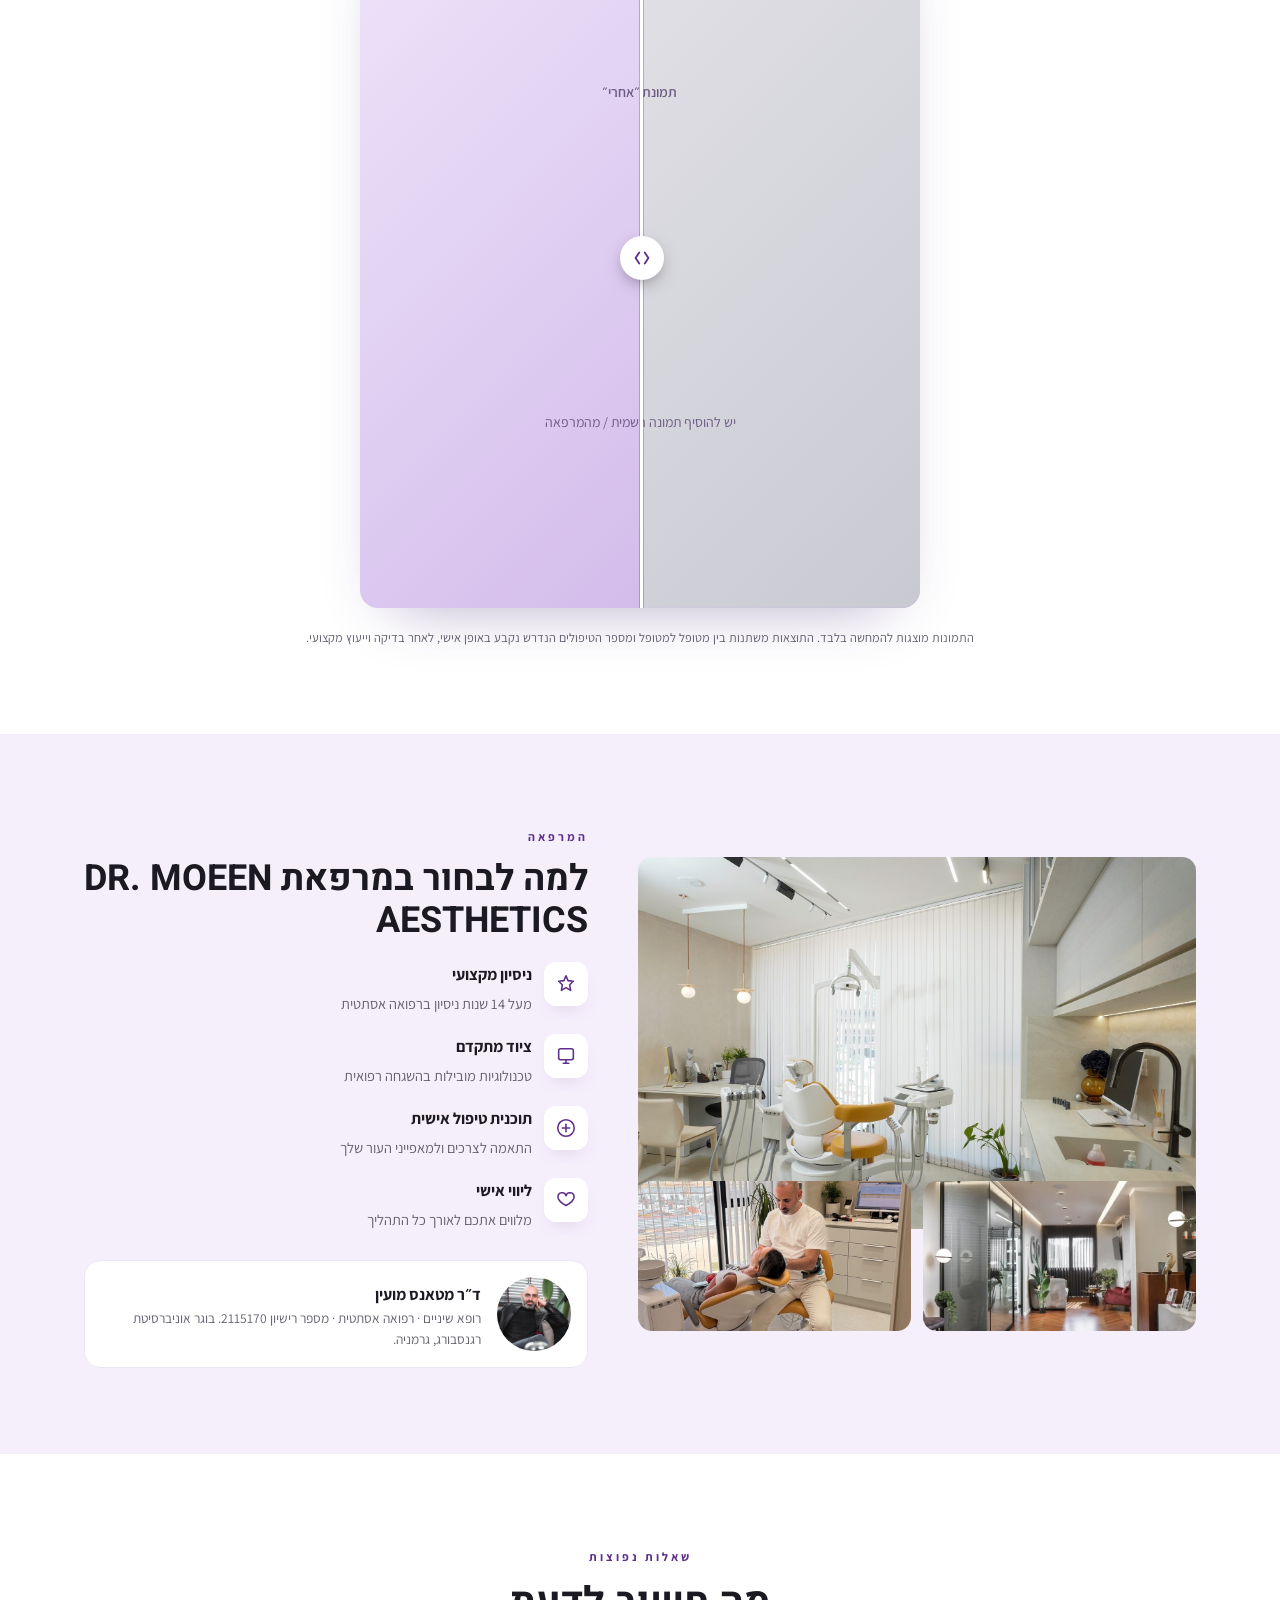
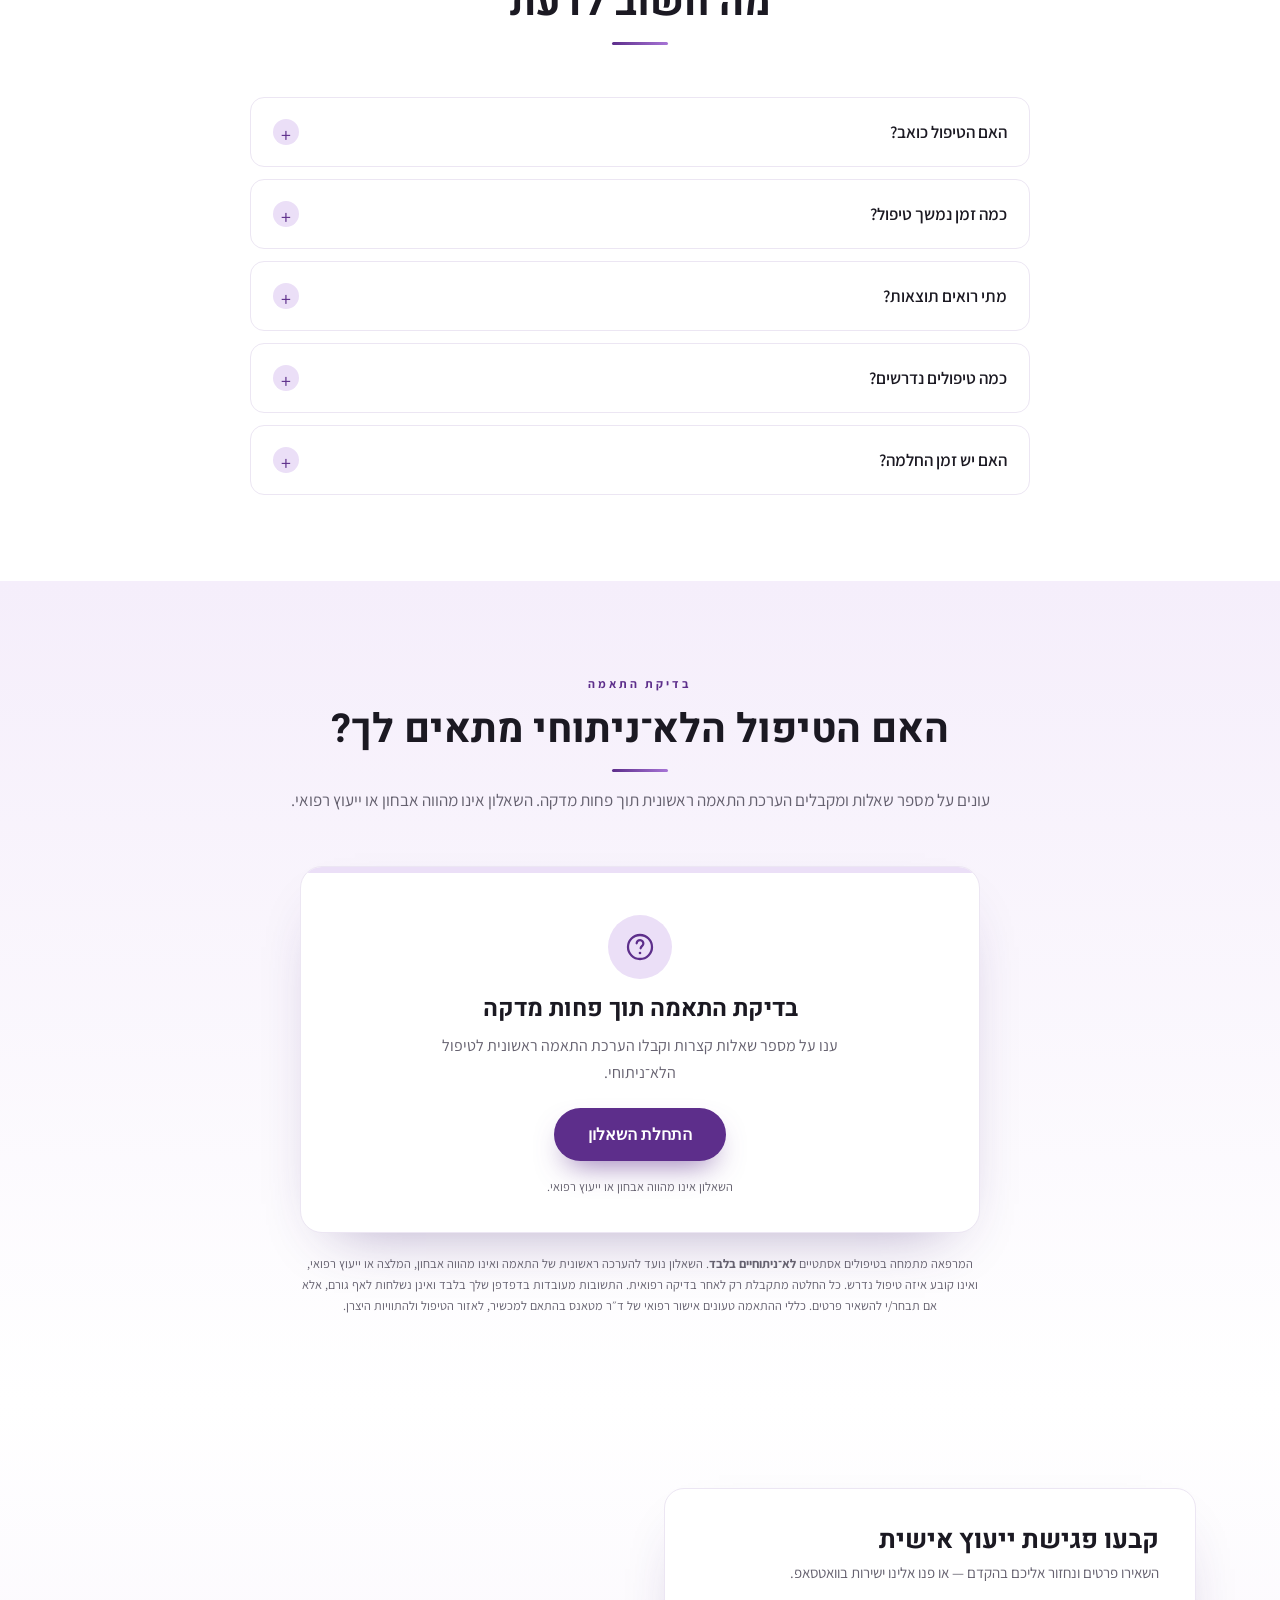
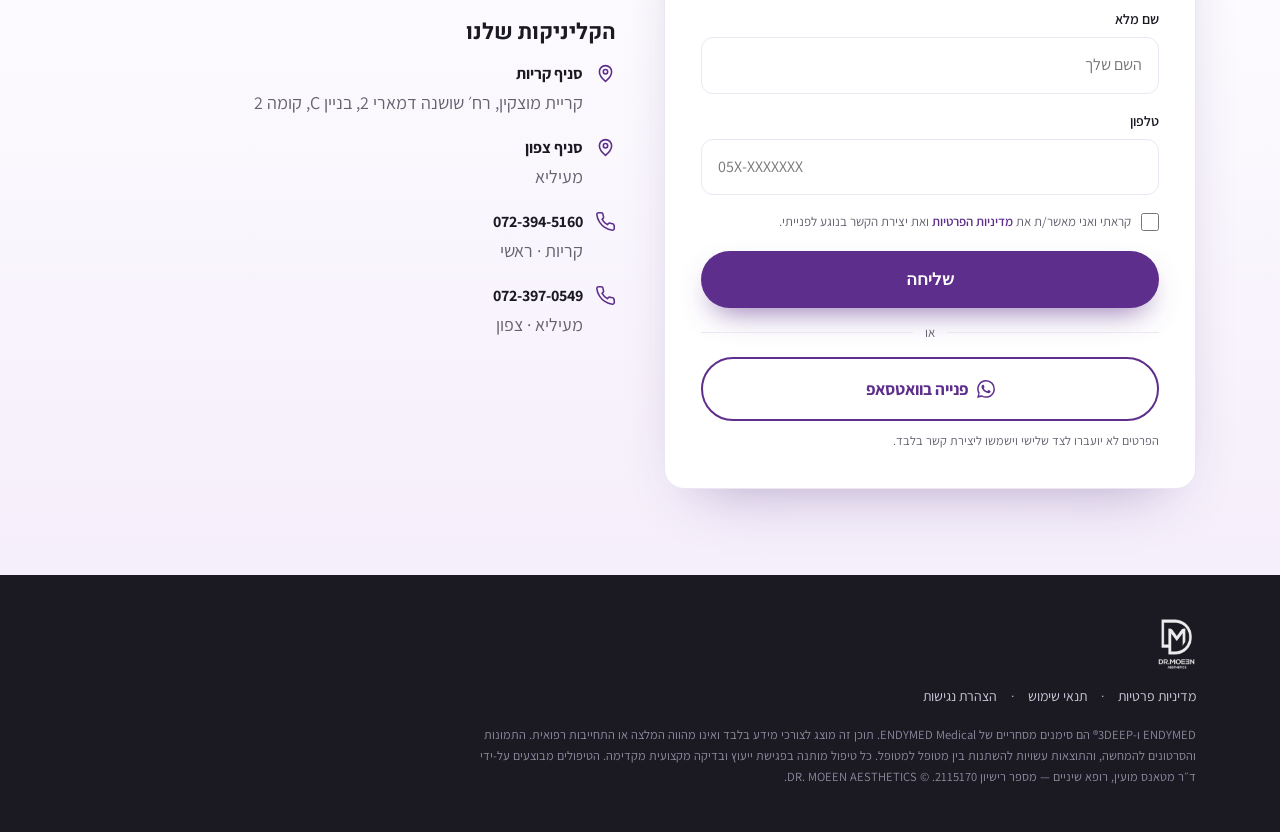
==== commit 69dc3ef8: "Add non-surgical suitability self-check quiz (client-side, lead-routing) - 8-question one-per-screen" ====
--- a/index.html
+++ b/index.html
@@ -212,6 +212,48 @@
   .contact-info b{color:var(--ink);display:block;font-size:16px}
   .privacy{font-size:12.5px;color:var(--muted);margin-top:10px}
 
+  /* ===== QUIZ ===== */
+  .quiz{background:linear-gradient(180deg,var(--lav),#fff)}
+  .quiz-card{max-width:680px;margin:0 auto;background:#fff;border:1px solid var(--line);border-radius:22px;box-shadow:var(--shadow);overflow:hidden}
+  .quiz-progress{height:6px;background:var(--lav-2)}
+  .quiz-progress span{display:block;height:100%;width:0;background:linear-gradient(90deg,var(--purple),var(--purple-glow));transition:width .35s ease}
+  .quiz-stage{padding:34px 34px 30px}
+  .q-screen{animation:qfade .35s ease}
+  @keyframes qfade{from{opacity:0;transform:translateY(10px)}to{opacity:1;transform:none}}
+  .q-step{font-size:12.5px;color:var(--purple);font-weight:700;letter-spacing:1px;margin-bottom:8px}
+  .q-title{font-size:clamp(21px,3vw,27px);font-weight:700;margin-bottom:20px;line-height:1.3}
+  .q-opts{display:grid;gap:12px}
+  .q-opt{display:flex;align-items:center;gap:12px;text-align:start;padding:15px 18px;border:1.5px solid var(--line);border-radius:14px;background:#fff;font:inherit;font-size:16.5px;font-weight:500;cursor:pointer;transition:.18s;width:100%}
+  .q-opt:hover{border-color:var(--purple-soft);background:var(--lav)}
+  .q-opt.sel{border-color:var(--purple);background:var(--lav);box-shadow:0 0 0 3px var(--lav-2)}
+  .q-opt .dot{width:20px;height:20px;border-radius:50%;border:2px solid var(--purple-soft);flex:none;display:grid;place-items:center}
+  .q-opt.sel .dot{background:var(--purple);border-color:var(--purple)}
+  .q-opt.sel .dot::after{content:"";width:8px;height:8px;border-radius:50%;background:#fff}
+  .q-nav{display:flex;justify-content:space-between;gap:12px;margin-top:24px}
+  .q-back{background:none;border:none;color:var(--muted);font:inherit;font-size:15px;font-weight:600;cursor:pointer;padding:12px 6px}
+  .q-back:hover{color:var(--purple)}
+  .q-back[hidden]{visibility:hidden}
+  .q-intro{text-align:center;padding:8px 4px 4px}
+  .q-intro .ic{width:64px;height:64px;margin:0 auto 16px;border-radius:50%;background:var(--lav-2);color:var(--purple);display:grid;place-items:center}
+  .q-intro .ic svg{width:32px;height:32px}
+  .q-intro h3{font-size:24px;margin-bottom:10px}
+  .q-intro p{color:var(--muted);font-size:16px;margin-bottom:22px;max-width:440px;margin-inline:auto}
+  .q-disc{font-size:12.5px;color:var(--muted);margin-top:16px;text-align:center}
+  /* result */
+  .q-result{text-align:center}
+  .q-result .badge{width:66px;height:66px;margin:0 auto 16px;border-radius:50%;display:grid;place-items:center}
+  .q-result .badge svg{width:34px;height:34px}
+  .q-result.r1 .badge{background:#e7f4ec;color:#2e8b57}
+  .q-result.r2 .badge{background:var(--lav-2);color:var(--purple)}
+  .q-result.r3 .badge{background:#fdf0e4;color:#c17d34}
+  .q-result h3{font-size:23px;margin-bottom:10px}
+  .q-result .rmsg{color:var(--muted);font-size:16px;margin-bottom:8px;max-width:500px;margin-inline:auto}
+  .q-lead{margin-top:22px;text-align:start;background:var(--lav);border-radius:16px;padding:22px}
+  .q-lead h4{font-size:17px;margin-bottom:14px;text-align:center}
+  .q-photo{font-size:13px;color:var(--muted);margin-top:14px;padding-top:14px;border-top:1px solid var(--lav-2)}
+  .q-photo a{color:var(--purple);font-weight:600}
+  .quiz-legal{max-width:680px;margin:20px auto 0;font-size:12.5px;color:var(--muted);text-align:center;line-height:1.7}
+
   /* footer */
   footer{background:var(--ink);color:#b8b3c4;padding-block:44px;font-size:14px}
   footer .flogo img{height:50px;filter:brightness(0) invert(1);opacity:.92}
@@ -380,6 +422,9 @@
       <a class="t-card" href="#results"><div class="ic"><svg viewBox="0 0 24 24" fill="none" stroke="currentColor" stroke-width="1.6"><circle cx="9" cy="9" r="1.3"/><circle cx="15" cy="12" r="1.3"/><circle cx="10" cy="15" r="1.3"/><path d="M12 3a9 9 0 100 18 9 9 0 000-18z"/></svg></div><h3>צלקות אקנה</h3><small>לפני / אחרי ←</small></a>
       <a class="t-card" href="#results"><div class="ic"><svg viewBox="0 0 24 24" fill="none" stroke="currentColor" stroke-width="1.6"><path d="M12 21C7 17 4 13 4 9a8 8 0 0116 0c0 4-3 8-8 12z" stroke-linejoin="round"/></svg></div><h3>מיצוק עור</h3><small>לפני / אחרי ←</small></a>
     </div>
+    <div class="reveal" style="text-align:center;margin-top:34px">
+      <a class="btn btn-purple" href="#quiz">בדקו אם הטיפול מתאים לכם — תוך דקה</a>
+    </div>
   </div>
 </section>
 
@@ -512,6 +557,25 @@
   </div>
 </section>
 
+<!-- ===== SUITABILITY QUIZ ===== -->
+<section class="block quiz" id="quiz">
+  <div class="wrap">
+    <div class="section-head reveal">
+      <span class="eyebrow">בדיקת התאמה</span>
+      <h2>האם הטיפול הלא־ניתוחי מתאים לך?</h2>
+      <div class="rule"></div>
+      <p>עונים על מספר שאלות ומקבלים הערכת התאמה ראשונית תוך פחות מדקה. השאלון אינו מהווה אבחון או ייעוץ רפואי.</p>
+    </div>
+    <div class="quiz-card reveal">
+      <div class="quiz-progress" id="qProgress"><span></span></div>
+      <div class="quiz-stage" id="quizStage"><!-- injected by JS --></div>
+    </div>
+    <p class="quiz-legal">
+      המרפאה מתמחה בטיפולים אסתטיים <b>לא־ניתוחיים בלבד</b>. השאלון נועד להערכה ראשונית של התאמה ואינו מהווה אבחון, המלצה או ייעוץ רפואי, ואינו קובע איזה טיפול נדרש. כל החלטה מתקבלת רק לאחר בדיקה רפואית. התשובות מעובדות בדפדפן שלך בלבד ואינן נשלחות לאף גורם, אלא אם תבחר/י להשאיר פרטים. כללי ההתאמה טעונים אישור רפואי של ד״ר מטאנס בהתאם למכשיר, לאזור הטיפול ולהתוויות היצרן.
+    </p>
+  </div>
+</section>
+
 <!-- ===== SECTION 10 — CONTACT ===== -->
 <section class="block contact" id="contact">
   <div class="wrap">
@@ -605,6 +669,123 @@
     var msg = 'היי, שמי ' + name + ' (טלפון: ' + phone + '). אשמח לפרטים ולתיאום ייעוץ בנושא טיפול ENDYMED.';
     window.open('https://wa.me/972723945160?text=' + encodeURIComponent(msg), '_blank');
   });
+
+  // ===== Suitability quiz (runs entirely in the browser; scoring is a PLACEHOLDER pending Dr. Moeen's medical approval per device/area/indications) =====
+  (function(){
+    var stage = document.getElementById('quizStage');
+    var progressEl = document.querySelector('#qProgress span');
+    if(!stage) return;
+    var WA = '972723945160';
+
+    var QUESTIONS = [
+      { q:'באיזה אזור תרצה/י לטפל?', key:'area',
+        opts:[{t:'בטן'},{t:'מותניים / אגנים'},{t:'ירכיים'},{t:'זרועות'},{t:'סנטר וקו הלסת'},{t:'אזור אחר'}] },
+      { q:'מה מפריע לך בעיקר?', key:'concern',
+        opts:[{t:'שומן מקומי',fit:2},{t:'עור רפוי',fit:1},{t:'עודפי עור משמעותיים',fit:-2,hard3:true},{t:'שילוב של שומן ועור רפוי',fit:0}] },
+      { q:'האם ניתן ״לתפוס״ את השומן ביד?', key:'pinch',
+        opts:[{t:'כן, בקלות',fit:2},{t:'מעט',fit:1},{t:'לא',fit:-1}] },
+      { q:'האם העור מתקפל או תלוי בצורה משמעותית?', key:'fold',
+        opts:[{t:'לא',fit:2},{t:'מעט',fit:0},{t:'כן, בצורה משמעותית',fit:-2,hard3:true}] },
+      { q:'האם הייתה ירידה גדולה במשקל?', key:'weightloss',
+        opts:[{t:'לא',fit:1},{t:'כן',fit:-1}] },
+      { q:'האם האזור השתנה לאחר היריון?', key:'pregnancy',
+        opts:[{t:'לא רלוונטי',fit:0},{t:'לא',fit:0},{t:'כן',fit:-1}] },
+      { q:'האם המשקל שלך יציב בתקופה האחרונה?', key:'stable',
+        opts:[{t:'כן',fit:1},{t:'לא',fit:-1}] },
+      { q:'מהי מידת השינוי המבוקשת?', key:'goal',
+        opts:[{t:'שיפור עדין',fit:1},{t:'שינוי בינוני',fit:0},{t:'שינוי משמעותי',fit:-1}] }
+    ];
+
+    var idx = -1, answers = [];
+    var setProgress = function(){ progressEl.style.width = (idx<0?0:Math.round(idx/QUESTIONS.length*100)) + '%'; };
+
+    function renderIntro(){
+      idx = -1; setProgress(); answers = [];
+      stage.innerHTML =
+        '<div class="q-screen q-intro">' +
+          '<div class="ic"><svg viewBox="0 0 24 24" fill="none" stroke="currentColor" stroke-width="1.7"><path d="M9.5 9.2a2.5 2.5 0 115 .3c0 1.6-2 2-2 3.5" stroke-linecap="round"/><circle cx="12" cy="12" r="9"/><circle cx="12" cy="16.5" r="1" fill="currentColor" stroke="none"/></svg></div>' +
+          '<h3>בדיקת התאמה תוך פחות מדקה</h3>' +
+          '<p>ענו על מספר שאלות קצרות וקבלו הערכת התאמה ראשונית לטיפול הלא־ניתוחי.</p>' +
+          '<button class="btn btn-purple" id="qStart">התחלת השאלון</button>' +
+          '<div class="q-disc">השאלון אינו מהווה אבחון או ייעוץ רפואי.</div>' +
+        '</div>';
+      document.getElementById('qStart').onclick = function(){ idx=0; renderQuestion(); };
+    }
+
+    function renderQuestion(){
+      setProgress();
+      var Q = QUESTIONS[idx];
+      var opts = Q.opts.map(function(o,i){
+        var sel = (answers[idx] && answers[idx].t===o.t) ? ' sel' : '';
+        return '<button class="q-opt'+sel+'" data-i="'+i+'"><span class="dot"></span><span>'+o.t+'</span></button>';
+      }).join('');
+      stage.innerHTML =
+        '<div class="q-screen">' +
+          '<div class="q-step">שאלה '+(idx+1)+' מתוך '+QUESTIONS.length+'</div>' +
+          '<div class="q-title">'+Q.q+'</div>' +
+          '<div class="q-opts">'+opts+'</div>' +
+          '<div class="q-nav"><button class="q-back" id="qBack"'+(idx===0?' hidden':'')+'>‹ חזרה</button></div>' +
+        '</div>';
+      Array.prototype.forEach.call(stage.querySelectorAll('.q-opt'), function(btn){
+        btn.onclick = function(){
+          var o = Q.opts[+btn.getAttribute('data-i')];
+          answers[idx] = { q:Q.q, t:o.t, fit:o.fit||0, hard3:!!o.hard3 };
+          setTimeout(next, 160);
+        };
+      });
+      var back = document.getElementById('qBack');
+      if(back) back.onclick = function(){ idx--; if(idx<0){ renderIntro(); } else { renderQuestion(); } };
+    }
+
+    function next(){ if(idx < QUESTIONS.length-1){ idx++; renderQuestion(); } else { computeResult(); } }
+
+    function computeResult(){
+      var score = 0, hard3 = false;
+      answers.forEach(function(a){ score += (a.fit||0); if(a.hard3) hard3 = true; });
+      var r = hard3 ? 3 : (score >= 4 ? 1 : (score >= 1 ? 2 : 3));
+      renderResult(r);
+    }
+
+    function summary(){ return answers.map(function(a){ return a.q.replace(/[״"]/g,'') + ' — ' + a.t; }).join(' | '); }
+    function waLink(tag, area){ return 'https://wa.me/'+WA+'?text='+encodeURIComponent('היי, מילאתי את שאלון ההתאמה ('+tag+', אזור: '+area+'). ברצוני לצרף תמונה לבדיקה מקצועית.'); }
+
+    function renderResult(r){
+      progressEl.style.width = '100%';
+      var area = (answers[0] && answers[0].t) || '';
+      var conf = {
+        1:{cls:'r1', icon:'<path d="M20 6L9 17l-5-5" stroke-linecap="round" stroke-linejoin="round"/>', h:'ייתכן שהטיפול מתאים לך', m:'לפי תשובותיך, ייתכן שטיפול לא־ניתוחי להפחתת שומן מקומי ולמיצוק מתאים לך. מומלץ להשלים בדיקת התאמה עם הצוות הרפואי.', cta:'לקביעת בדיקת התאמה', tag:'התאמה אפשרית'},
+        2:{cls:'r2', icon:'<circle cx="12" cy="12" r="9"/><path d="M12 8.2v5.2M12 16.6v.01" stroke-linecap="round"/>', h:'נדרשת בדיקת רופא', m:'התשובות אינן מאפשרות לקבוע אם טיפול במכשיר יספיק. ד״ר מטאנס יבחן את כמות השומן, מצב העור ורמת הרפיון וימליץ על האפשרות המתאימה.', cta:'לתיאום בדיקת רופא', tag:'בדיקת רופא'},
+        3:{cls:'r3', icon:'<path d="M12 3.5l8.5 15H3.5z" stroke-linejoin="round"/><path d="M12 10v4M12 16.6v.01" stroke-linecap="round"/>', h:'מומלץ ייעוץ רפואי אישי', m:'לפי תשובותיך ייתכן שקיים רפיון או עודפי עור שטיפול לא־ניתוחי לבדו לא בהכרח יפתור. נשמח לבחון יחד, בייעוץ אישי, את האפשרויות הלא־ניתוחיות המתאימות עבורך ואת הציפיות מהתהליך.', cta:'לתיאום ייעוץ אישי', tag:'ייעוץ אישי'}
+      }[r];
+
+      stage.innerHTML =
+        '<div class="q-screen q-result '+conf.cls+'">' +
+          '<div class="badge"><svg viewBox="0 0 24 24" fill="none" stroke="currentColor" stroke-width="2.2">'+conf.icon+'</svg></div>' +
+          '<h3>'+conf.h+'</h3>' +
+          '<p class="rmsg">'+conf.m+'</p>' +
+          '<div class="q-lead">' +
+            '<h4>'+conf.cta+'</h4>' +
+            '<div class="field"><label for="qName">שם מלא</label><input type="text" id="qName" placeholder="השם שלך" autocomplete="name"></div>' +
+            '<div class="field"><label for="qPhone">טלפון</label><input type="tel" id="qPhone" placeholder="05X-XXXXXXX" inputmode="tel" autocomplete="tel"></div>' +
+            '<label class="consent"><input type="checkbox" id="qConsent"> <span>קראתי ואני מאשר/ת את <a href="privacy.html" target="_blank" style="color:var(--purple);font-weight:600">מדיניות הפרטיות</a> ואת יצירת הקשר בנוגע לפנייתי.</span></label>' +
+            '<button class="btn btn-purple" id="qSend" style="width:100%">'+conf.cta+'</button>' +
+            '<div class="q-photo">רוצה הערכה מדויקת יותר? אפשר (לא חובה) לצרף תמונה של האזור <a href="'+waLink(conf.tag, area)+'" target="_blank" rel="noopener">בשליחה ישירה לוואטסאפ של המרפאה</a>. התמונה נשלחת ישירות לצוות הרפואי של המרפאה בלבד לצורך הערכה ראשונית, אינה נשמרת באתר זה ואינה מועברת לצד שלישי; שליחתה היא בבחירתך ומהווה הסכמה לעיבודה לצורך זה.</div>' +
+          '</div>' +
+          '<div class="q-nav" style="justify-content:center"><button class="q-back" id="qRestart">להתחלת השאלון מחדש</button></div>' +
+        '</div>';
+      document.getElementById('qRestart').onclick = renderIntro;
+      document.getElementById('qSend').onclick = function(){
+        var c = document.getElementById('qConsent');
+        if(!c.checked){ c.focus(); return; }
+        var n = document.getElementById('qName').value.trim(), p = document.getElementById('qPhone').value.trim();
+        if(!n || !p) return;
+        var msg = 'היי, שמי '+n+' (טלפון: '+p+'). מילאתי את שאלון ההתאמה באתר. תוצאה: '+conf.tag+' · אזור: '+area+'. סיכום: '+summary();
+        window.open('https://wa.me/'+WA+'?text='+encodeURIComponent(msg), '_blank');
+      };
+    }
+
+    renderIntro();
+  })();
 </script>
 </body>
 </html>
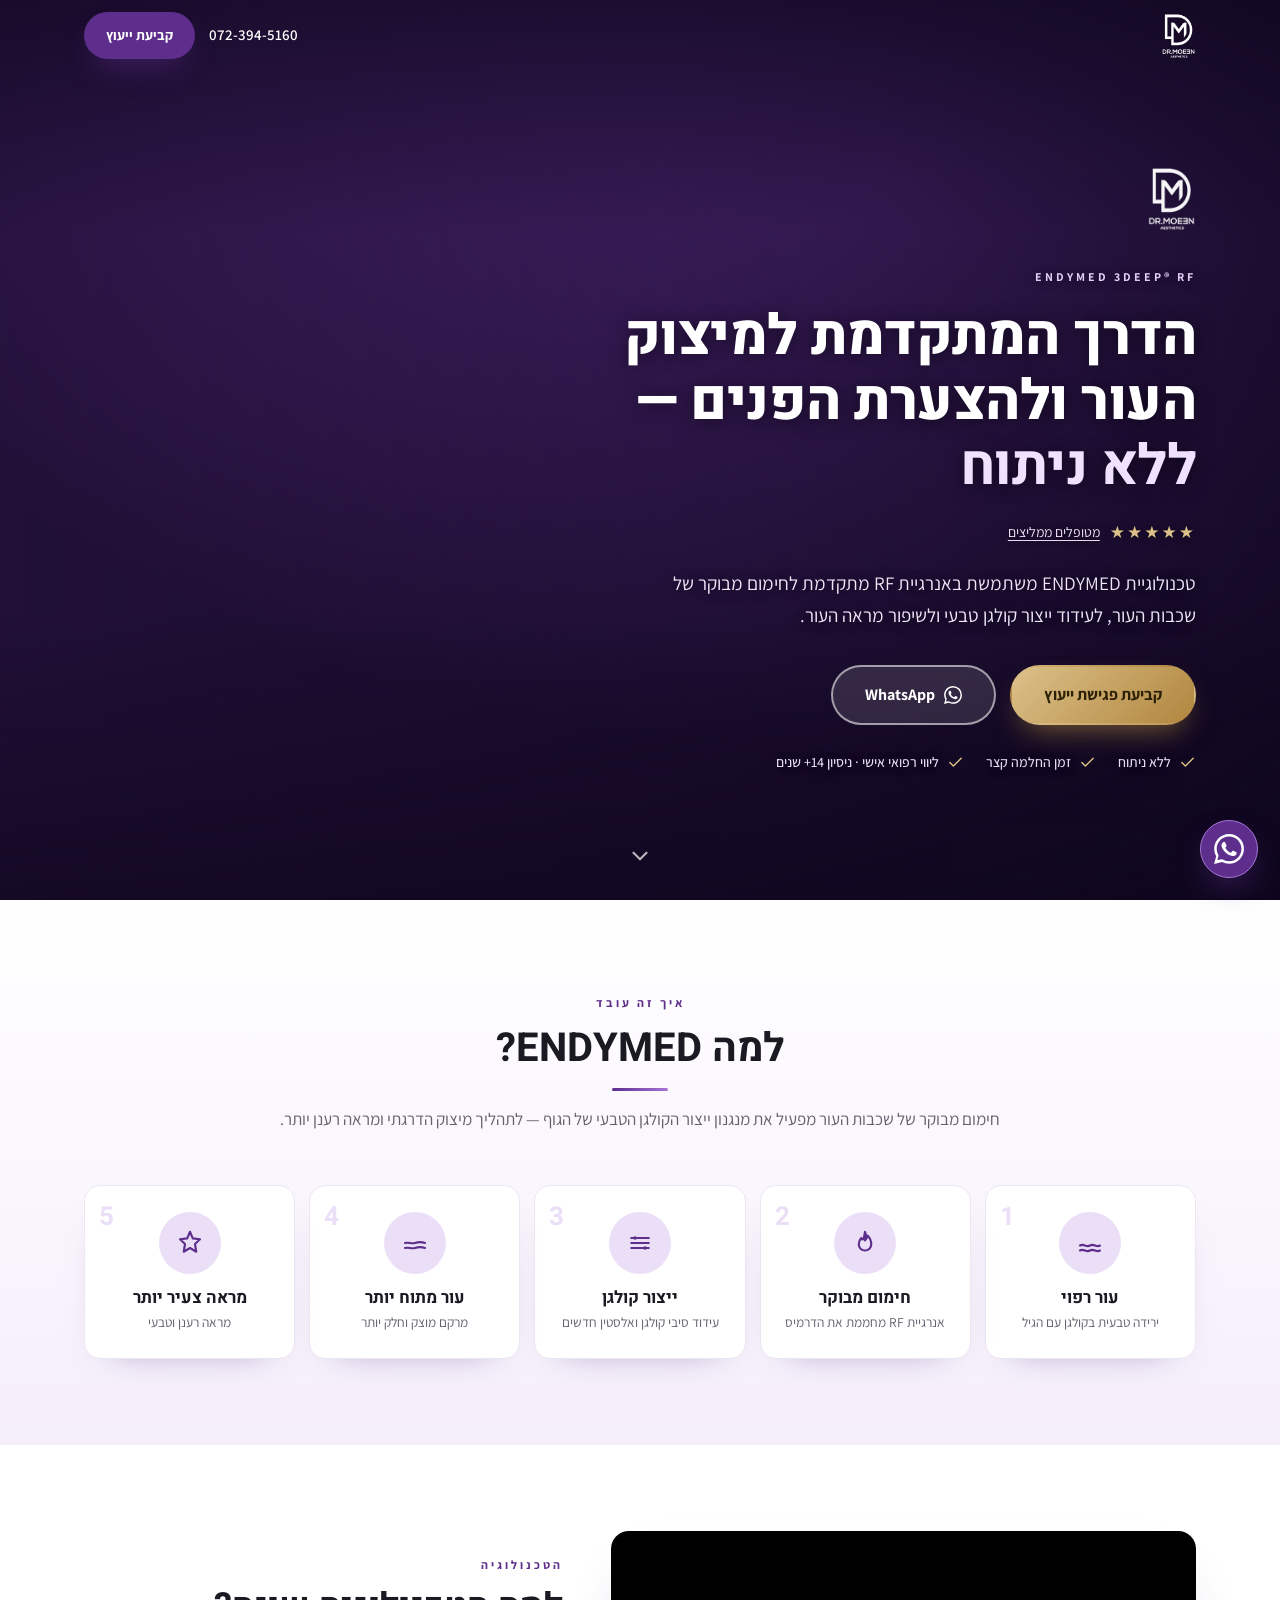
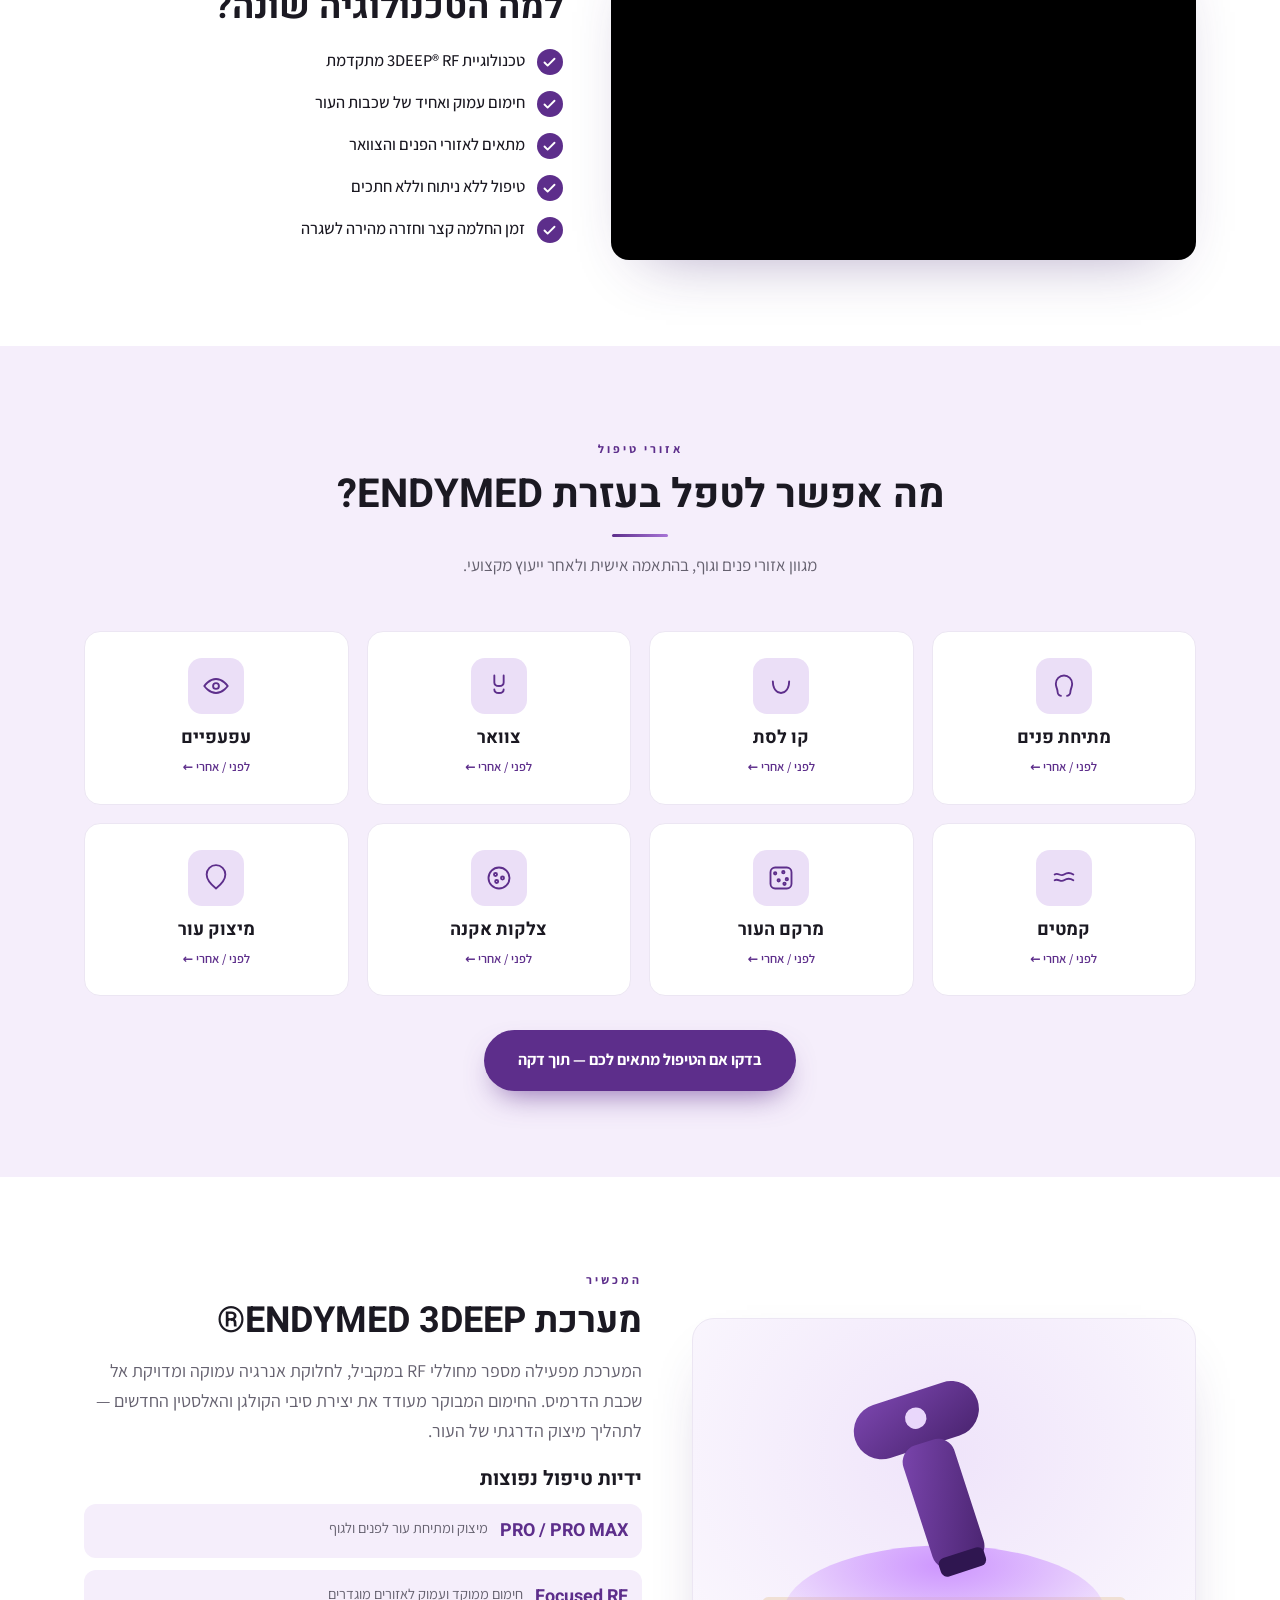
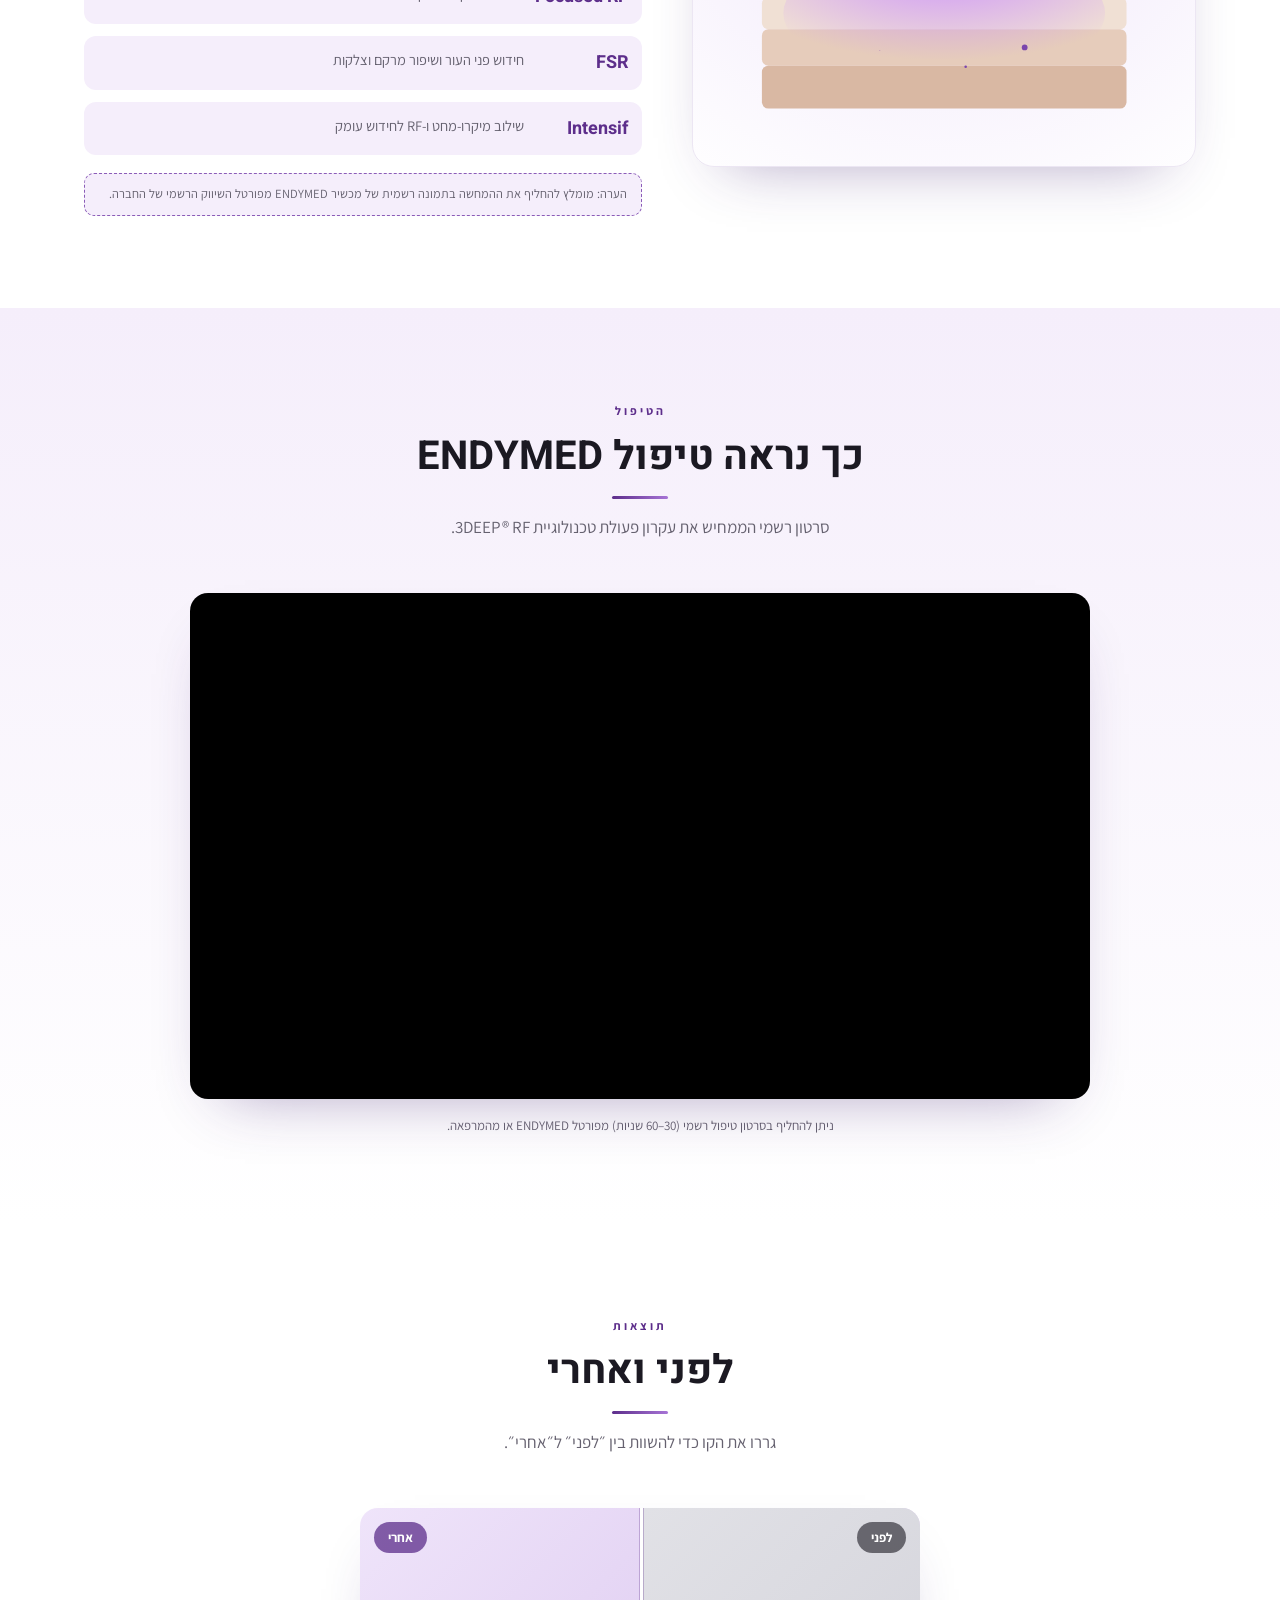
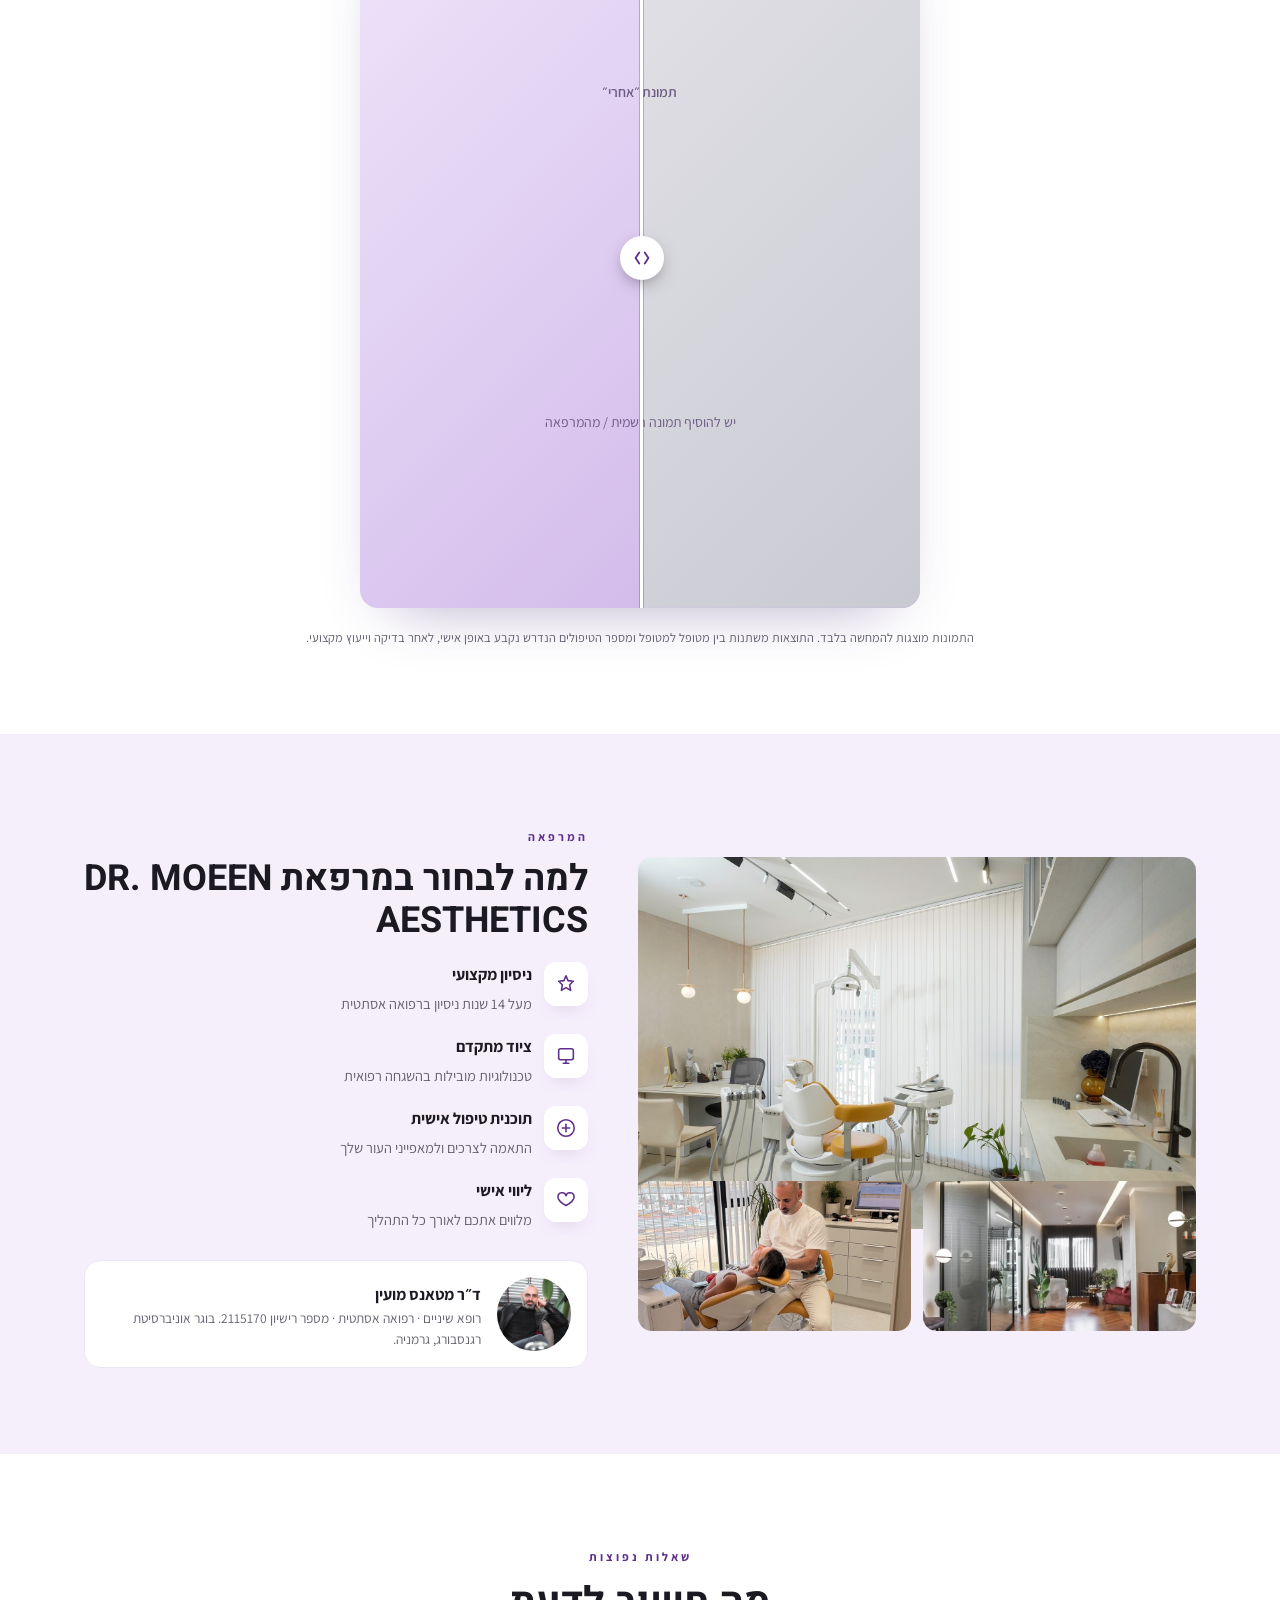
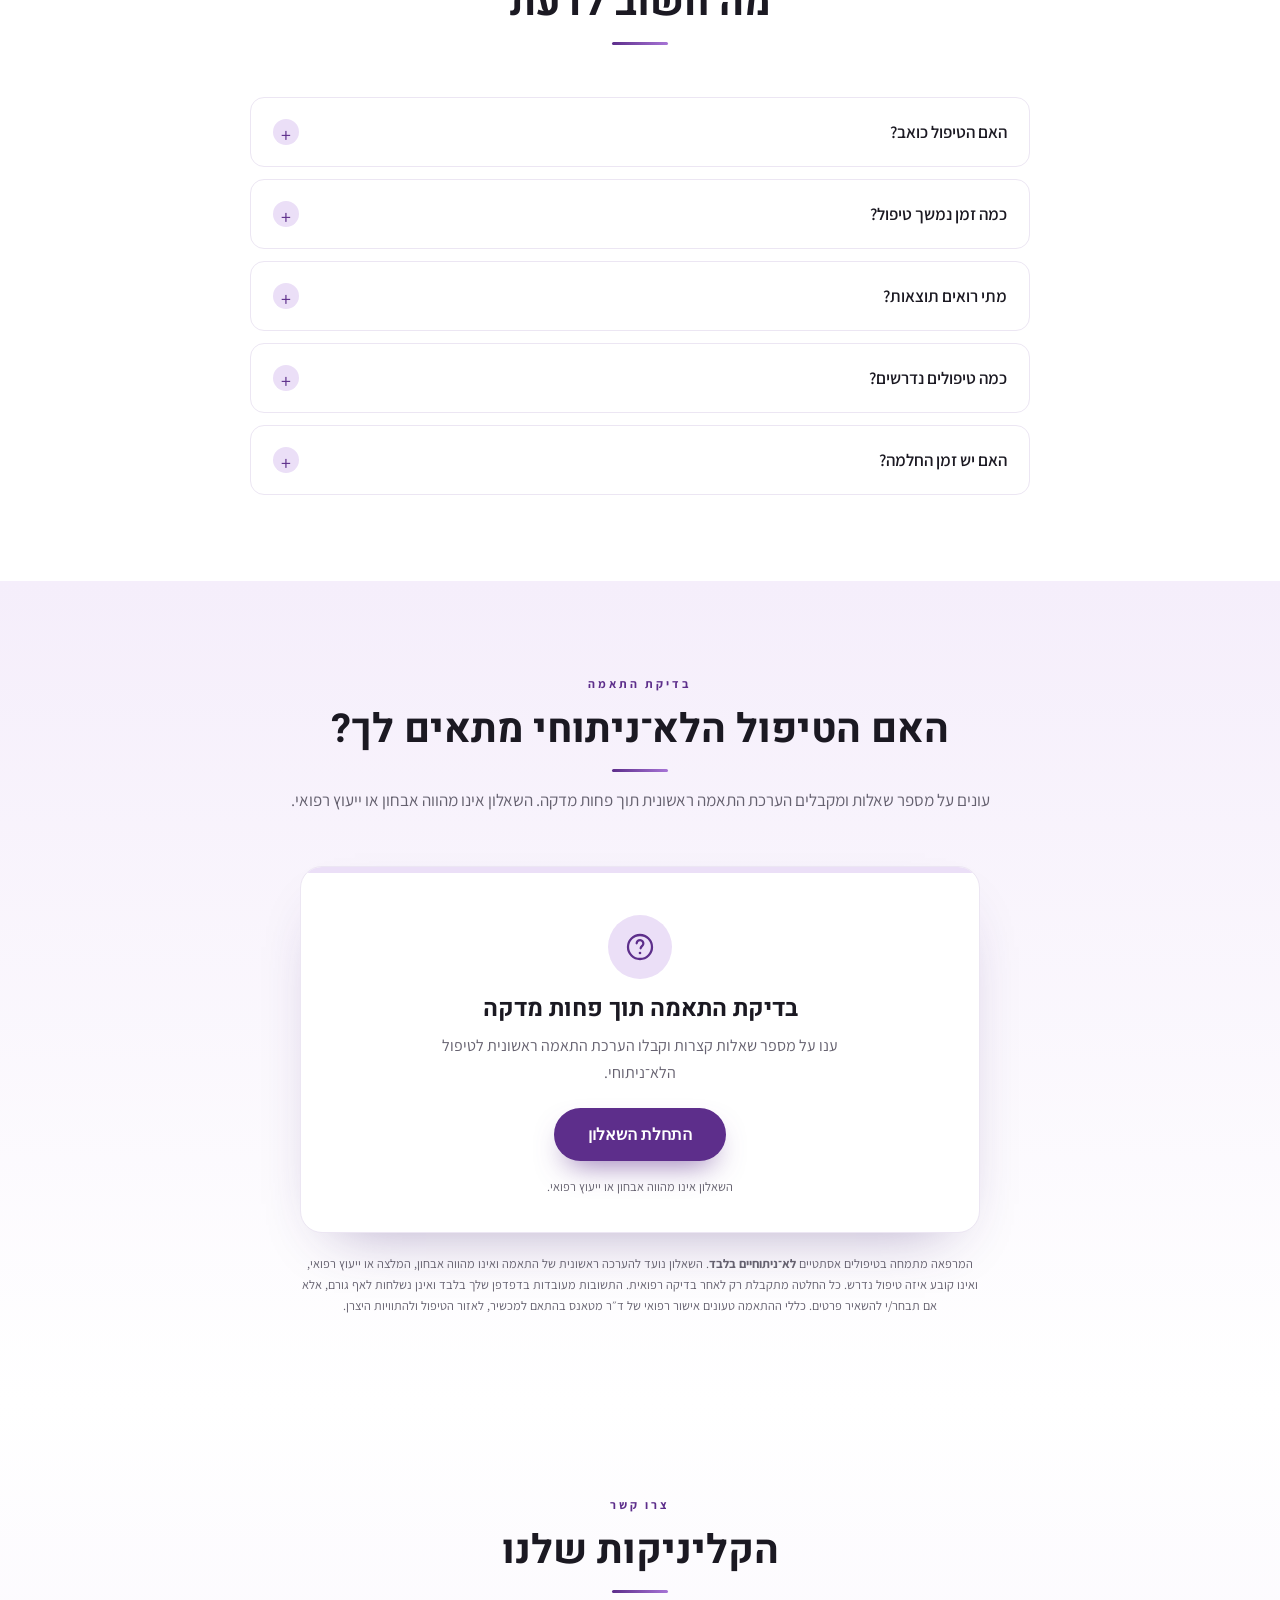
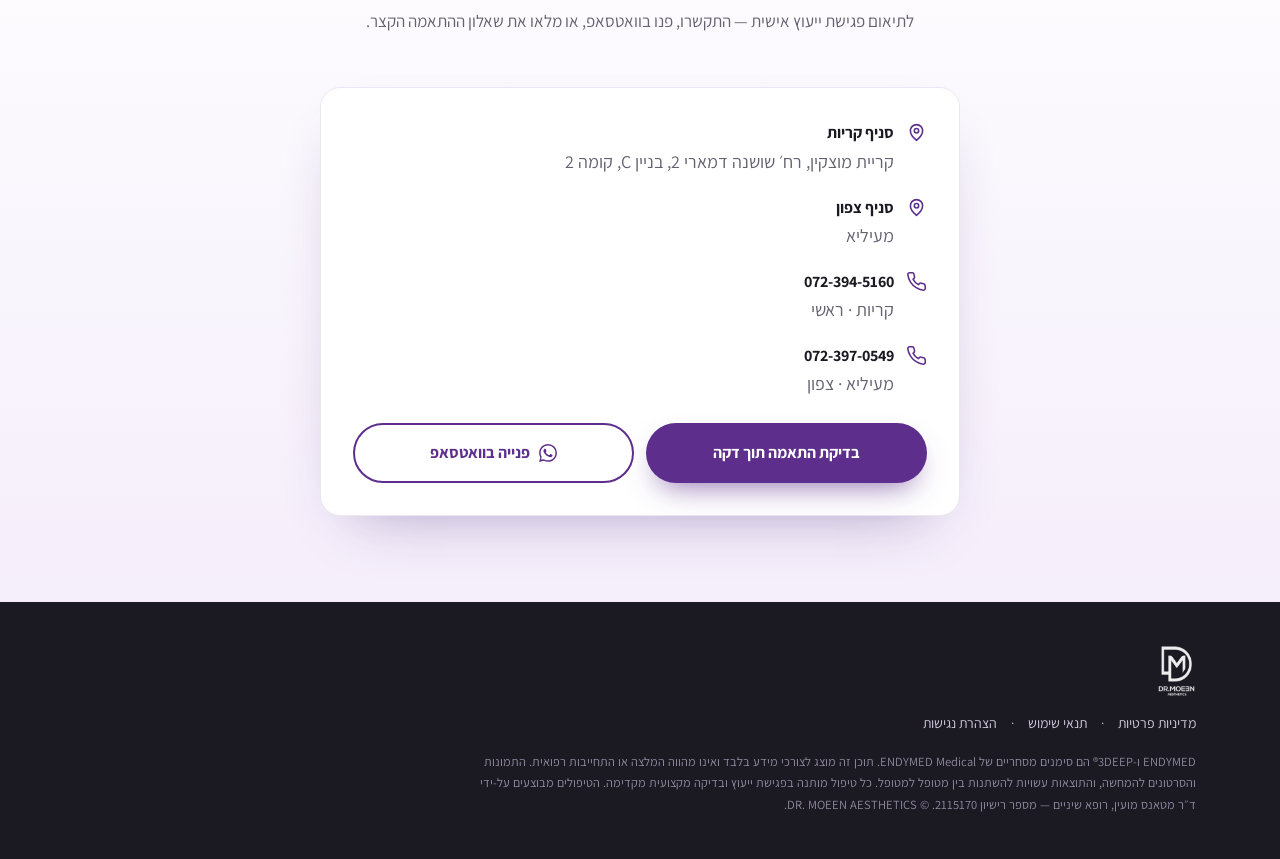
==== commit 42e9657a: "Remove bottom contact form; quiz is the lead-capture path - Deleted the footer contact form (name/ph" ====
--- a/index.html
+++ b/index.html
@@ -324,7 +324,7 @@
     <a class="logo" href="#top" aria-label="DR. MOEEN AESTHETICS"><img src="assets/logo.png" alt="DR. MOEEN AESTHETICS" /></a>
     <div class="top-actions">
       <a class="top-phone" href="tel:+972723945160">072-394-5160</a>
-      <a class="btn btn-purple btn-sm" href="#contact">קביעת ייעוץ</a>
+      <a class="btn btn-purple btn-sm" href="#quiz">קביעת ייעוץ</a>
     </div>
   </div>
 </header>
@@ -346,7 +346,7 @@
       <div class="hero-stars"><span class="st">★★★★★</span> <a href="https://www.drmatanis.com/%D7%97%D7%95%D7%95%D7%AA-%D7%93%D7%A2%D7%AA" target="_blank" rel="noopener">מטופלים ממליצים</a></div>
       <p class="sub">טכנולוגיית ENDYMED משתמשת באנרגיית RF מתקדמת לחימום מבוקר של שכבות העור, לעידוד ייצור קולגן טבעי ולשיפור מראה העור.</p>
       <div class="cta">
-        <a class="btn btn-gold" href="#contact">קביעת פגישת ייעוץ</a>
+        <a class="btn btn-gold" href="#quiz">קביעת פגישת ייעוץ</a>
         <a class="btn btn-ghost" href="https://wa.me/972723945160?text=%D7%94%D7%99%D7%99%2C%20%D7%90%D7%A9%D7%9E%D7%97%20%D7%9C%D7%A4%D7%A8%D7%98%D7%99%D7%9D%20%D7%A2%D7%9C%20%D7%98%D7%99%D7%A4%D7%95%D7%9C%20ENDYMED" target="_blank" rel="noopener">
           <svg viewBox="0 0 24 24" width="18" height="18" fill="currentColor"><path d="M.057 24l1.687-6.163a11.867 11.867 0 01-1.587-5.946C.16 5.335 5.495 0 12.05 0a11.82 11.82 0 018.413 3.488 11.82 11.82 0 013.48 8.414c-.003 6.557-5.338 11.892-11.893 11.892a11.9 11.9 0 01-5.688-1.448L.057 24zm6.597-3.807c1.676.995 3.276 1.591 5.392 1.592 5.448 0 9.886-4.434 9.889-9.885.002-5.462-4.415-9.89-9.881-9.892-5.452 0-9.887 4.434-9.889 9.884a9.86 9.86 0 001.51 5.26l-.999 3.648 3.978-.607zm11.387-5.464c-.074-.124-.272-.198-.57-.347-.297-.149-1.758-.868-2.031-.967-.272-.099-.47-.149-.669.149-.198.297-.767.967-.94 1.165-.173.198-.347.223-.644.074-.297-.149-1.255-.462-2.39-1.475-.883-.788-1.48-1.761-1.653-2.059-.173-.297-.019-.458.13-.606.134-.133.297-.347.446-.521.151-.172.2-.296.3-.495.099-.198.05-.372-.025-.521-.075-.148-.669-1.611-.916-2.206-.242-.579-.487-.501-.669-.51l-.57-.01c-.198 0-.52.074-.792.372s-1.04 1.016-1.04 2.479 1.065 2.876 1.213 3.074c.149.198 2.095 3.2 5.076 4.487.709.306 1.263.489 1.694.626.712.226 1.36.194 1.872.118.571-.085 1.758-.719 2.006-1.413.248-.695.248-1.29.173-1.414z"/></svg>
           WhatsApp
@@ -579,29 +579,25 @@
 <!-- ===== SECTION 10 — CONTACT ===== -->
 <section class="block contact" id="contact">
   <div class="wrap">
-    <div class="grid">
-      <div class="contact-card reveal">
-        <h2>קבעו פגישת ייעוץ אישית</h2>
-        <p class="small">השאירו פרטים ונחזור אליכם בהקדם — או פנו אלינו ישירות בוואטסאפ.</p>
-        <form id="leadForm">
-          <div class="field"><label for="name">שם מלא</label><input type="text" id="name" name="name" placeholder="השם שלך" required autocomplete="name" /></div>
-          <div class="field"><label for="phone">טלפון</label><input type="tel" id="phone" name="phone" placeholder="05X-XXXXXXX" required autocomplete="tel" inputmode="tel" /></div>
-          <label class="consent"><input type="checkbox" id="consent" required /> <span>קראתי ואני מאשר/ת את <a href="privacy.html" target="_blank" style="color:var(--purple);font-weight:600">מדיניות הפרטיות</a> ואת יצירת הקשר בנוגע לפנייתי.</span></label>
-          <button type="submit" class="btn btn-purple">שליחה</button>
-          <div class="or">או</div>
-          <a class="btn btn-outline" href="https://wa.me/972723945160?text=%D7%94%D7%99%D7%99%2C%20%D7%90%D7%A9%D7%9E%D7%97%20%D7%9C%D7%A4%D7%A8%D7%98%D7%99%D7%9D%20%D7%A2%D7%9C%20%D7%98%D7%99%D7%A4%D7%95%D7%9C%20ENDYMED" target="_blank" rel="noopener" style="width:100%">
-            <svg viewBox="0 0 24 24" width="18" height="18" fill="currentColor"><path d="M.057 24l1.687-6.163a11.867 11.867 0 01-1.587-5.946C.16 5.335 5.495 0 12.05 0a11.82 11.82 0 018.413 3.488 11.82 11.82 0 013.48 8.414c-.003 6.557-5.338 11.892-11.893 11.892a11.9 11.9 0 01-5.688-1.448L.057 24zm6.597-3.807c1.676.995 3.276 1.591 5.392 1.592 5.448 0 9.886-4.434 9.889-9.885.002-5.462-4.415-9.89-9.881-9.892-5.452 0-9.887 4.434-9.889 9.884a9.86 9.86 0 001.51 5.26l-.999 3.648 3.978-.607zm11.387-5.464c-.074-.124-.272-.198-.57-.347-.297-.149-1.758-.868-2.031-.967-.272-.099-.47-.149-.669.149-.198.297-.767.967-.94 1.165-.173.198-.347.223-.644.074-.297-.149-1.255-.462-2.39-1.475-.883-.788-1.48-1.761-1.653-2.059-.173-.297-.019-.458.13-.606.134-.133.297-.347.446-.521.151-.172.2-.296.3-.495.099-.198.05-.372-.025-.521-.075-.148-.669-1.611-.916-2.206-.242-.579-.487-.501-.669-.51l-.57-.01c-.198 0-.52.074-.792.372s-1.04 1.016-1.04 2.479 1.065 2.876 1.213 3.074c.149.198 2.095 3.2 5.076 4.487.709.306 1.263.489 1.694.626.712.226 1.36.194 1.872.118.571-.085 1.758-.719 2.006-1.413.248-.695.248-1.29.173-1.414z"/></svg>
-            פנייה בוואטסאפ
-          </a>
-          <p class="privacy">הפרטים לא יועברו לצד שלישי וישמשו ליצירת קשר בלבד.</p>
-        </form>
-      </div>
-      <div class="contact-info reveal">
-        <h3>הקליניקות שלנו</h3>
+    <div class="section-head reveal">
+      <span class="eyebrow">צרו קשר</span>
+      <h2>הקליניקות שלנו</h2>
+      <div class="rule"></div>
+      <p>לתיאום פגישת ייעוץ אישית — התקשרו, פנו בוואטסאפ, או מלאו את שאלון ההתאמה הקצר.</p>
+    </div>
+    <div class="reveal" style="max-width:640px;margin:0 auto;background:#fff;border:1px solid var(--line);border-radius:20px;padding:32px;box-shadow:var(--shadow)">
+      <div class="contact-info">
         <div class="line"><svg viewBox="0 0 24 24" fill="none" stroke="currentColor" stroke-width="1.8"><path d="M12 21s7-5.6 7-11a7 7 0 10-14 0c0 5.4 7 11 7 11z" stroke-linejoin="round"/><circle cx="12" cy="10" r="2.5"/></svg><span><b>סניף קריות</b>קריית מוצקין, רח׳ שושנה דמארי 2, בניין C, קומה 2</span></div>
         <div class="line"><svg viewBox="0 0 24 24" fill="none" stroke="currentColor" stroke-width="1.8"><path d="M12 21s7-5.6 7-11a7 7 0 10-14 0c0 5.4 7 11 7 11z" stroke-linejoin="round"/><circle cx="12" cy="10" r="2.5"/></svg><span><b>סניף צפון</b>מעיליא</span></div>
         <div class="line"><svg viewBox="0 0 24 24" fill="none" stroke="currentColor" stroke-width="1.8"><path d="M22 16.9v3a2 2 0 01-2.2 2 19.8 19.8 0 01-8.6-3.1 19.5 19.5 0 01-6-6A19.8 19.8 0 012.1 4.2 2 2 0 014.1 2h3a2 2 0 012 1.7c.1.9.3 1.8.6 2.6a2 2 0 01-.5 2.1L8.1 9.6a16 16 0 006 6l1.2-1.2a2 2 0 012.1-.5c.8.3 1.7.5 2.6.6a2 2 0 011.7 2z" stroke-linejoin="round"/></svg><span><b><a href="tel:+972723945160">072-394-5160</a></b>קריות · ראשי</span></div>
-        <div class="line"><svg viewBox="0 0 24 24" fill="none" stroke="currentColor" stroke-width="1.8"><path d="M22 16.9v3a2 2 0 01-2.2 2 19.8 19.8 0 01-8.6-3.1 19.5 19.5 0 01-6-6A19.8 19.8 0 012.1 4.2 2 2 0 014.1 2h3a2 2 0 012 1.7c.1.9.3 1.8.6 2.6a2 2 0 01-.5 2.1L8.1 9.6a16 16 0 006 6l1.2-1.2a2 2 0 012.1-.5c.8.3 1.7.5 2.6.6a2 2 0 011.7 2z" stroke-linejoin="round"/></svg><span><b><a href="tel:+972723970549">072-397-0549</a></b>מעיליא · צפון</span></div>
+        <div class="line" style="margin-bottom:0"><svg viewBox="0 0 24 24" fill="none" stroke="currentColor" stroke-width="1.8"><path d="M22 16.9v3a2 2 0 01-2.2 2 19.8 19.8 0 01-8.6-3.1 19.5 19.5 0 01-6-6A19.8 19.8 0 012.1 4.2 2 2 0 014.1 2h3a2 2 0 012 1.7c.1.9.3 1.8.6 2.6a2 2 0 01-.5 2.1L8.1 9.6a16 16 0 006 6l1.2-1.2a2 2 0 012.1-.5c.8.3 1.7.5 2.6.6a2 2 0 011.7 2z" stroke-linejoin="round"/></svg><span><b><a href="tel:+972723970549">072-397-0549</a></b>מעיליא · צפון</span></div>
+      </div>
+      <div style="display:flex;gap:12px;flex-wrap:wrap;margin-top:24px">
+        <a class="btn btn-purple" href="#quiz" style="flex:1;min-width:190px">בדיקת התאמה תוך דקה</a>
+        <a class="btn btn-outline" href="https://wa.me/972723945160?text=%D7%94%D7%99%D7%99%2C%20%D7%90%D7%A9%D7%9E%D7%97%20%D7%9C%D7%A4%D7%A8%D7%98%D7%99%D7%9D%20%D7%A2%D7%9C%20%D7%98%D7%99%D7%A4%D7%95%D7%9C%20ENDYMED" target="_blank" rel="noopener" style="flex:1;min-width:190px">
+          <svg viewBox="0 0 24 24" width="18" height="18" fill="currentColor"><path d="M.057 24l1.687-6.163a11.867 11.867 0 01-1.587-5.946C.16 5.335 5.495 0 12.05 0a11.82 11.82 0 018.413 3.488 11.82 11.82 0 013.48 8.414c-.003 6.557-5.338 11.892-11.893 11.892a11.9 11.9 0 01-5.688-1.448L.057 24zm6.597-3.807c1.676.995 3.276 1.591 5.392 1.592 5.448 0 9.886-4.434 9.889-9.885.002-5.462-4.415-9.89-9.881-9.892-5.452 0-9.887 4.434-9.889 9.884a9.86 9.86 0 001.51 5.26l-.999 3.648 3.978-.607zm11.387-5.464c-.074-.124-.272-.198-.57-.347-.297-.149-1.758-.868-2.031-.967-.272-.099-.47-.149-.669.149-.198.297-.767.967-.94 1.165-.173.198-.347.223-.644.074-.297-.149-1.255-.462-2.39-1.475-.883-.788-1.48-1.761-1.653-2.059-.173-.297-.019-.458.13-.606.134-.133.297-.347.446-.521.151-.172.2-.296.3-.495.099-.198.05-.372-.025-.521-.075-.148-.669-1.611-.916-2.206-.242-.579-.487-.501-.669-.51l-.57-.01c-.198 0-.52.074-.792.372s-1.04 1.016-1.04 2.479 1.065 2.876 1.213 3.074c.149.198 2.095 3.2 5.076 4.487.709.306 1.263.489 1.694.626.712.226 1.36.194 1.872.118.571-.085 1.758-.719 2.006-1.413.248-.695.248-1.29.173-1.414z"/></svg>
+          פנייה בוואטסאפ
+        </a>
       </div>
     </div>
   </div>
@@ -658,17 +654,6 @@
     window.addEventListener('touchend', end); window.addEventListener('touchmove', move, {passive:true});
     set(s.getBoundingClientRect().left + s.getBoundingClientRect().width*0.5);
   })();
-
-  // lead form -> WhatsApp
-  document.getElementById('leadForm').addEventListener('submit', function(e){
-    e.preventDefault();
-    if(!document.getElementById('consent').checked) return;
-    var name = document.getElementById('name').value.trim();
-    var phone = document.getElementById('phone').value.trim();
-    if(!name || !phone) return;
-    var msg = 'היי, שמי ' + name + ' (טלפון: ' + phone + '). אשמח לפרטים ולתיאום ייעוץ בנושא טיפול ENDYMED.';
-    window.open('https://wa.me/972723945160?text=' + encodeURIComponent(msg), '_blank');
-  });
 
   // ===== Suitability quiz (runs entirely in the browser; scoring is a PLACEHOLDER pending Dr. Moeen's medical approval per device/area/indications) =====
   (function(){
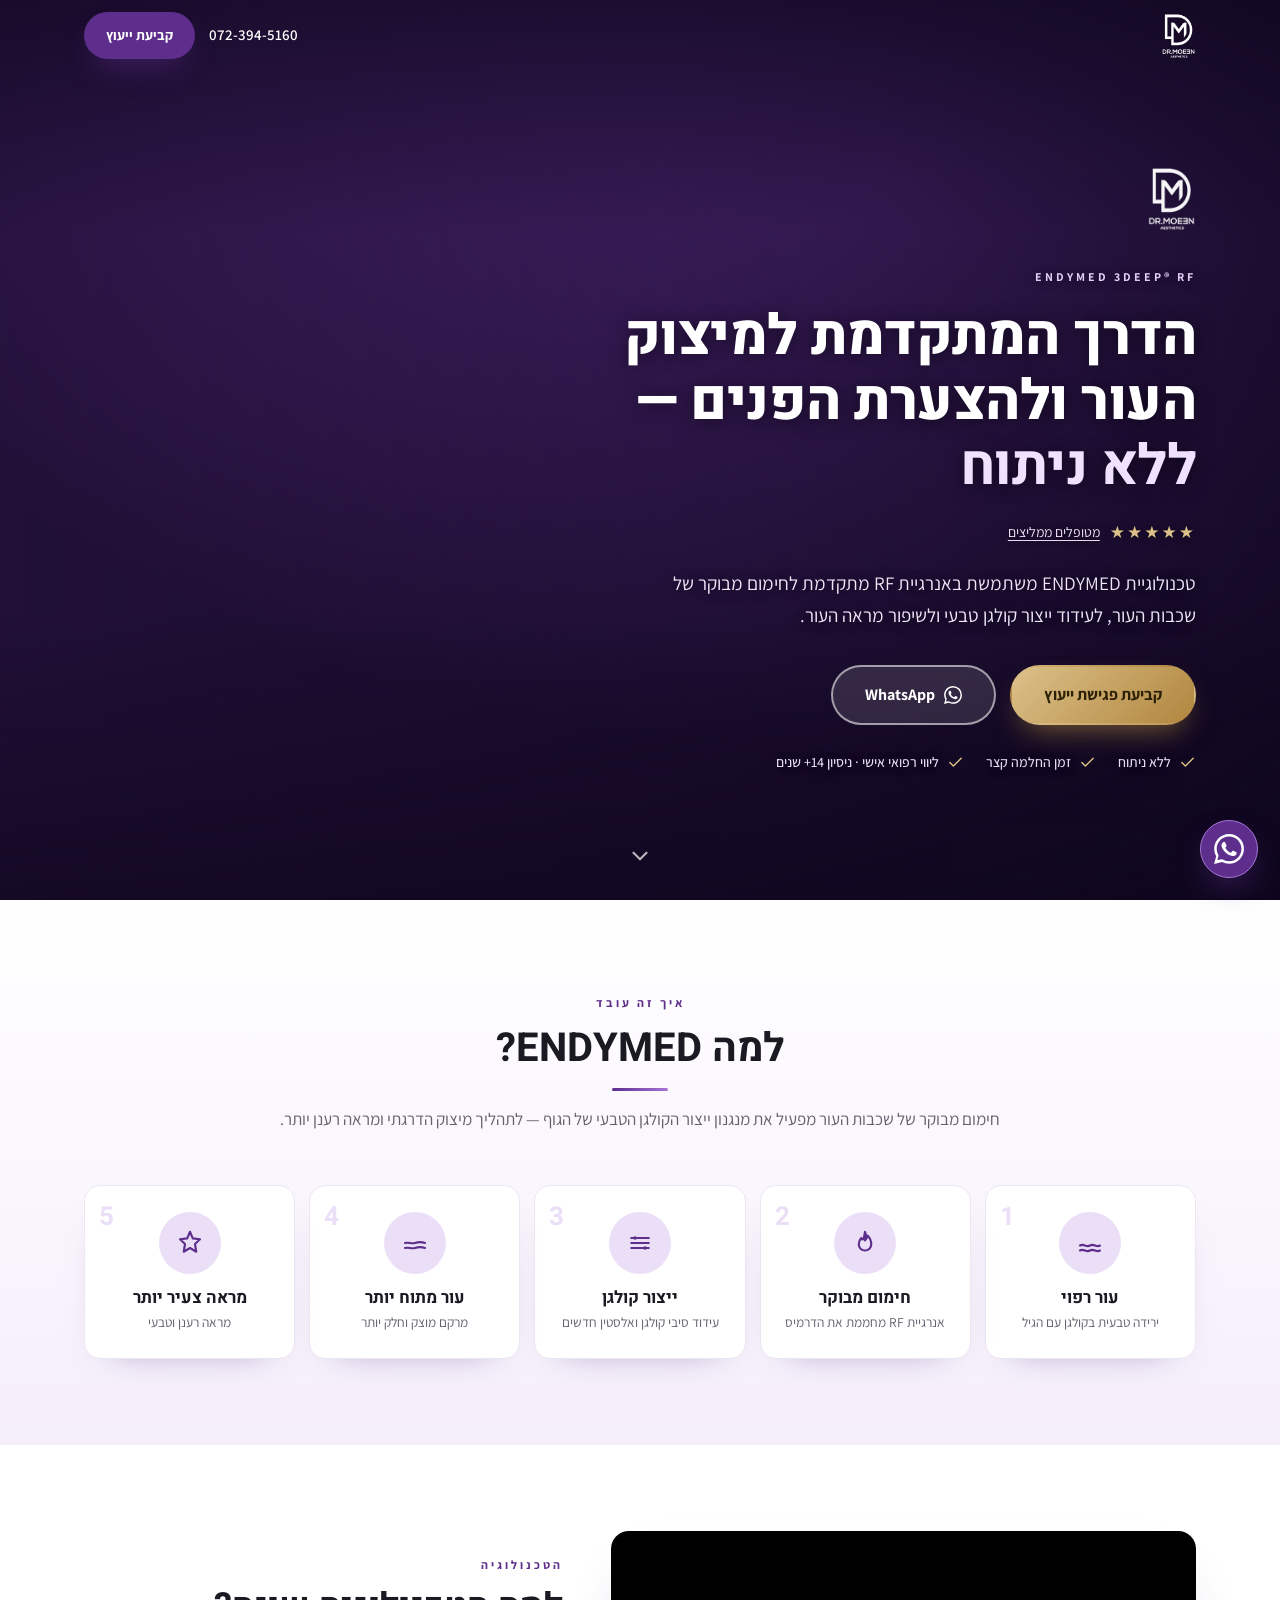
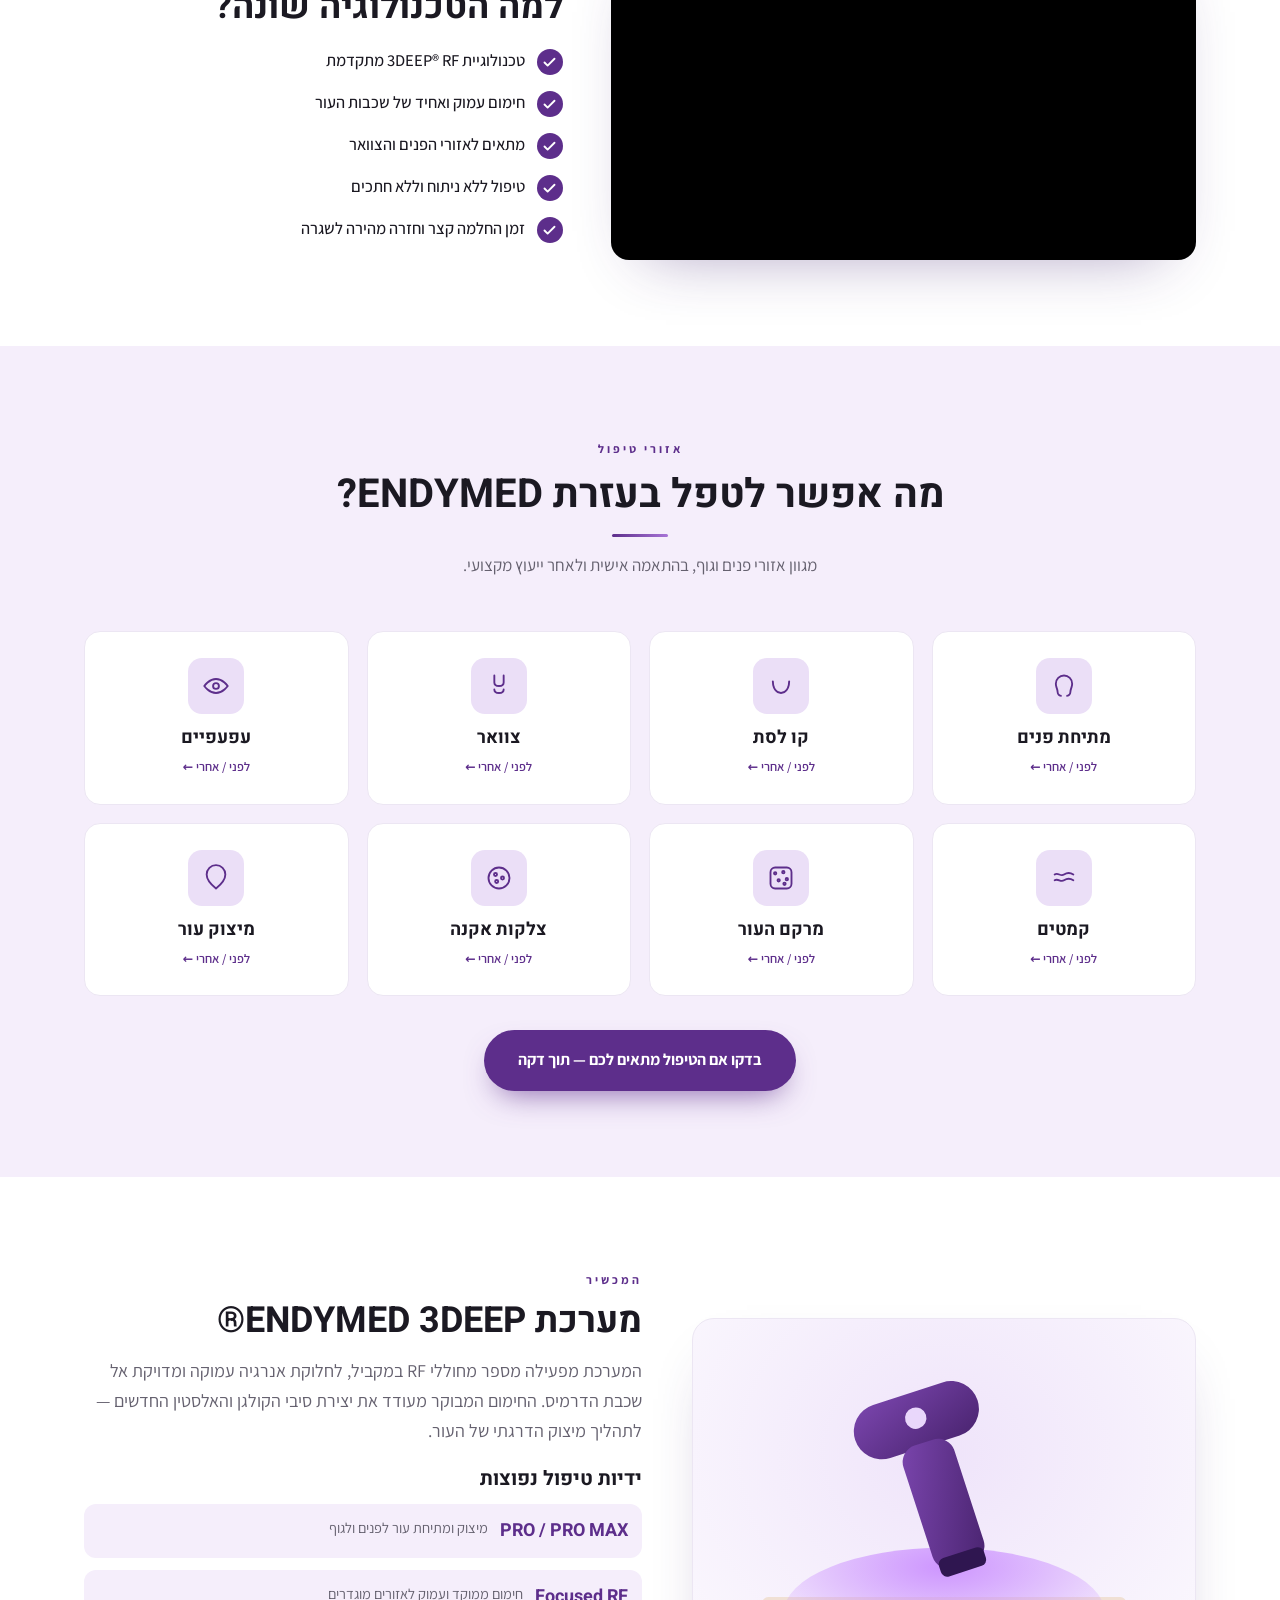
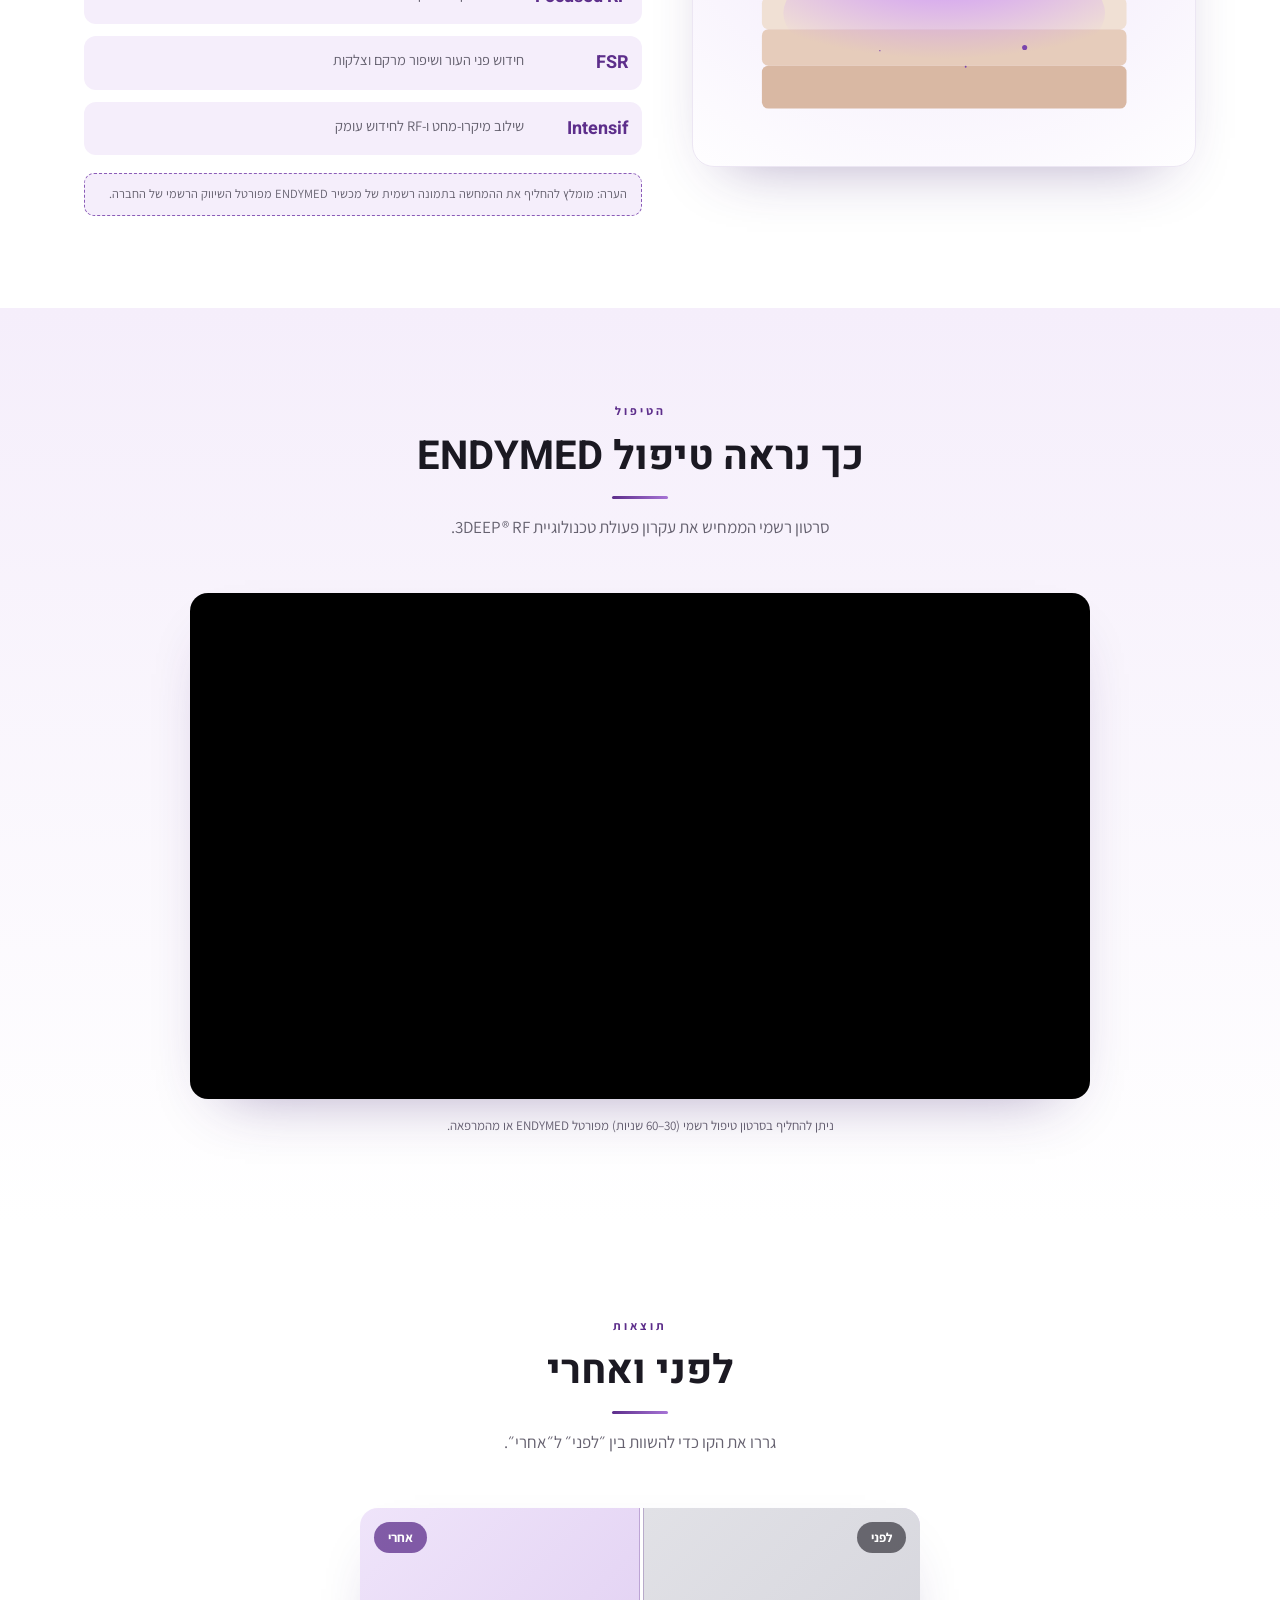
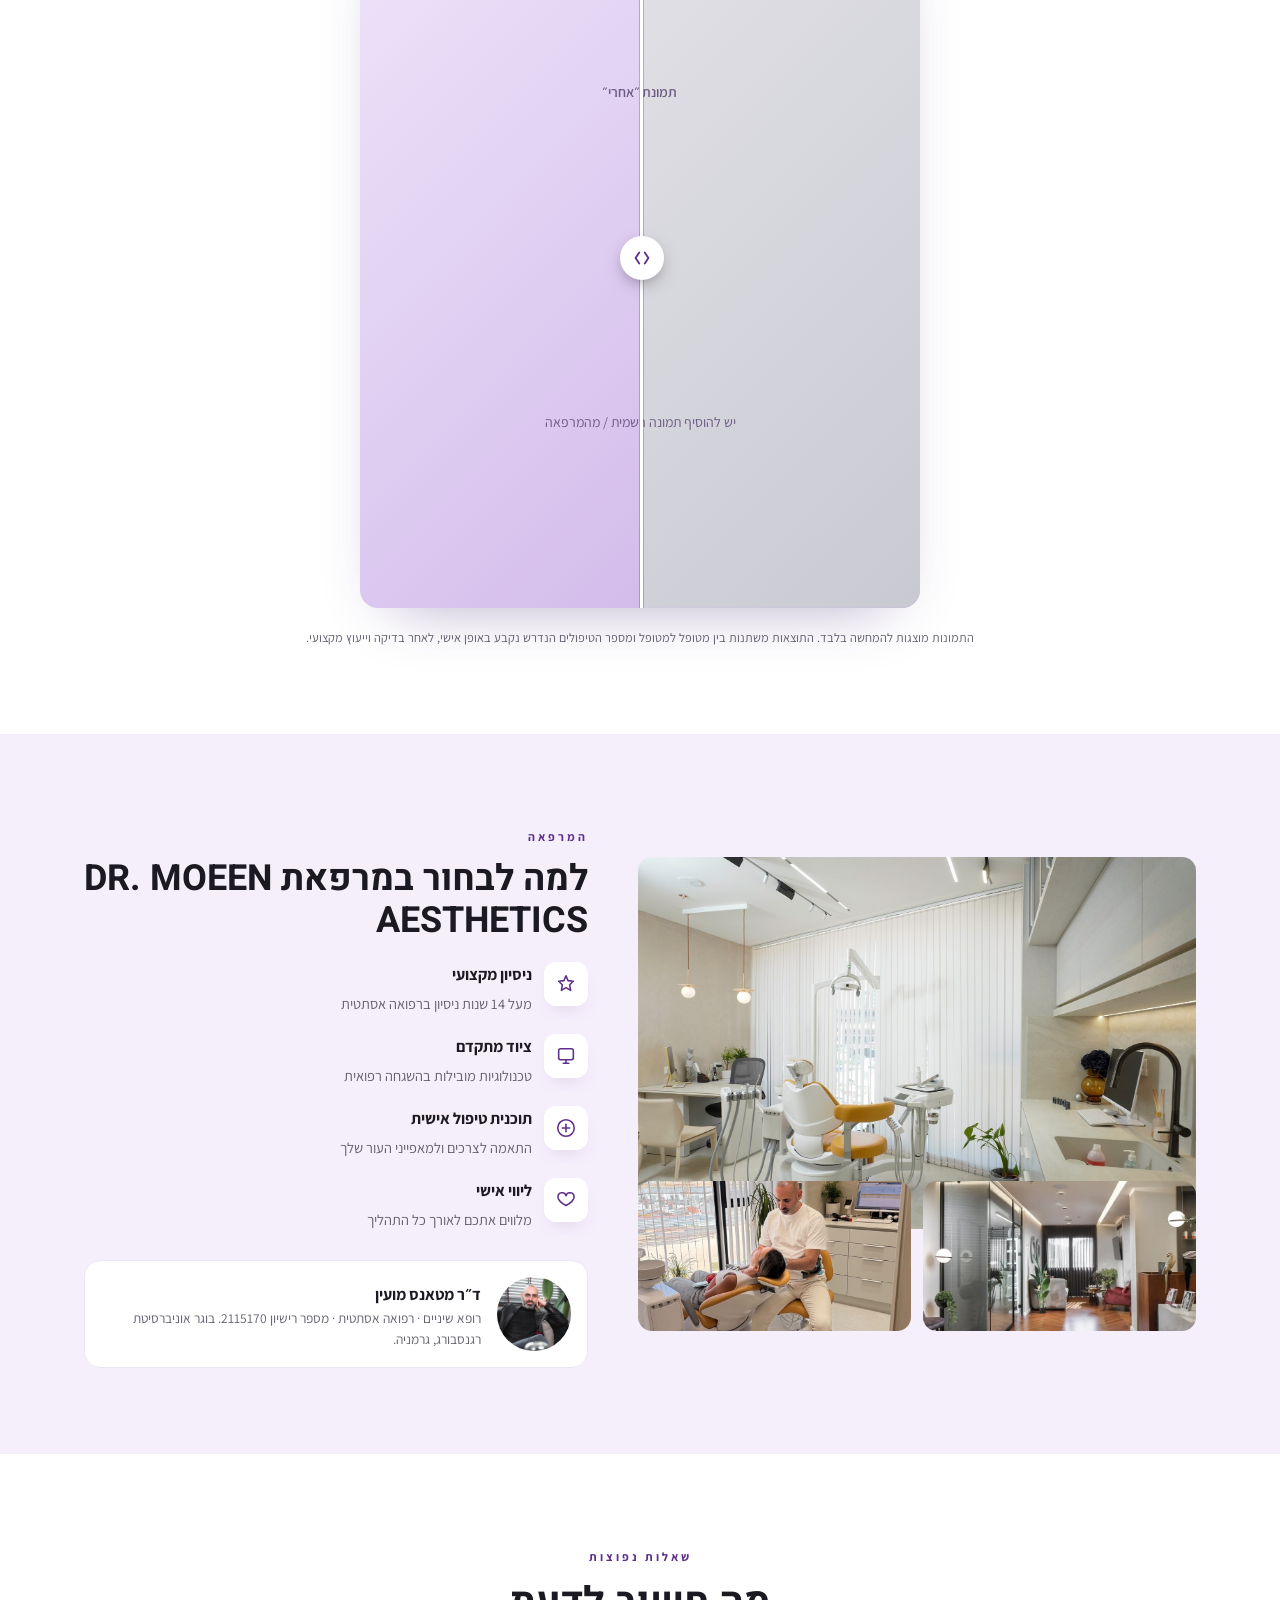
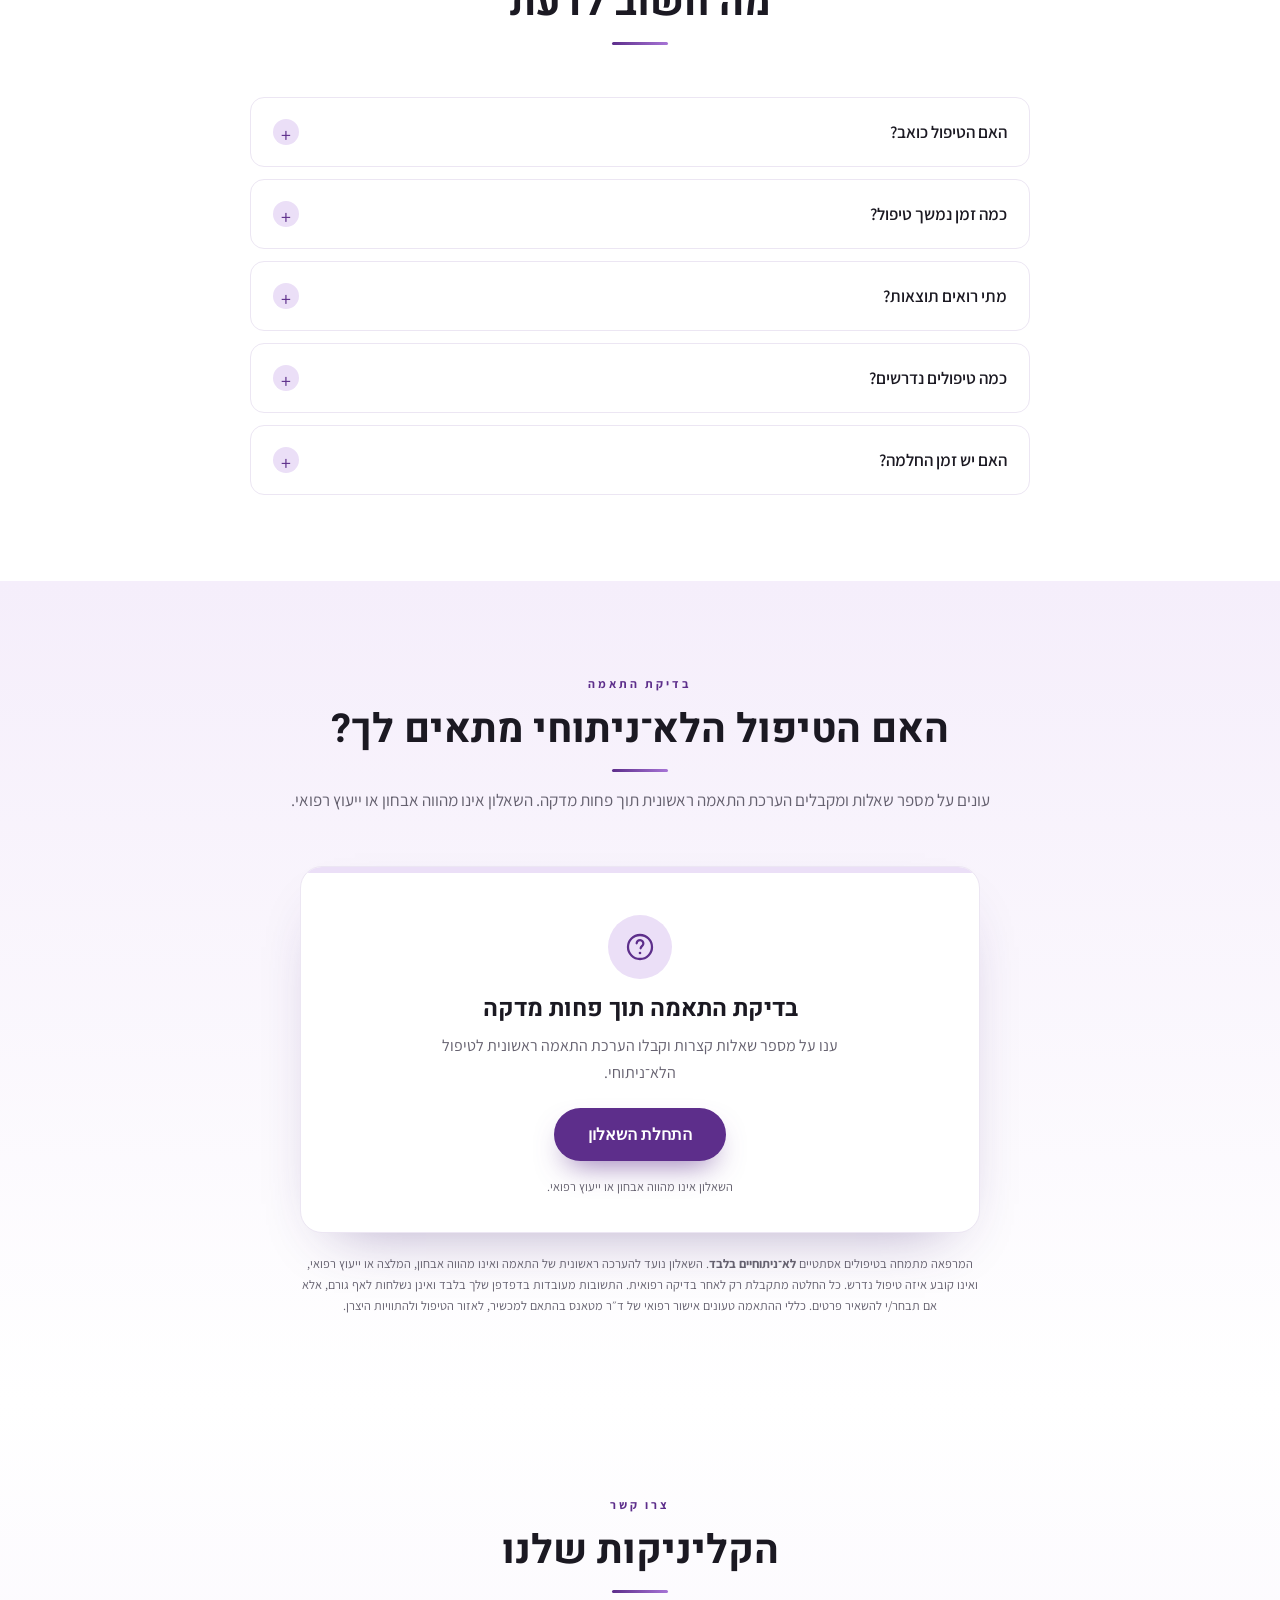
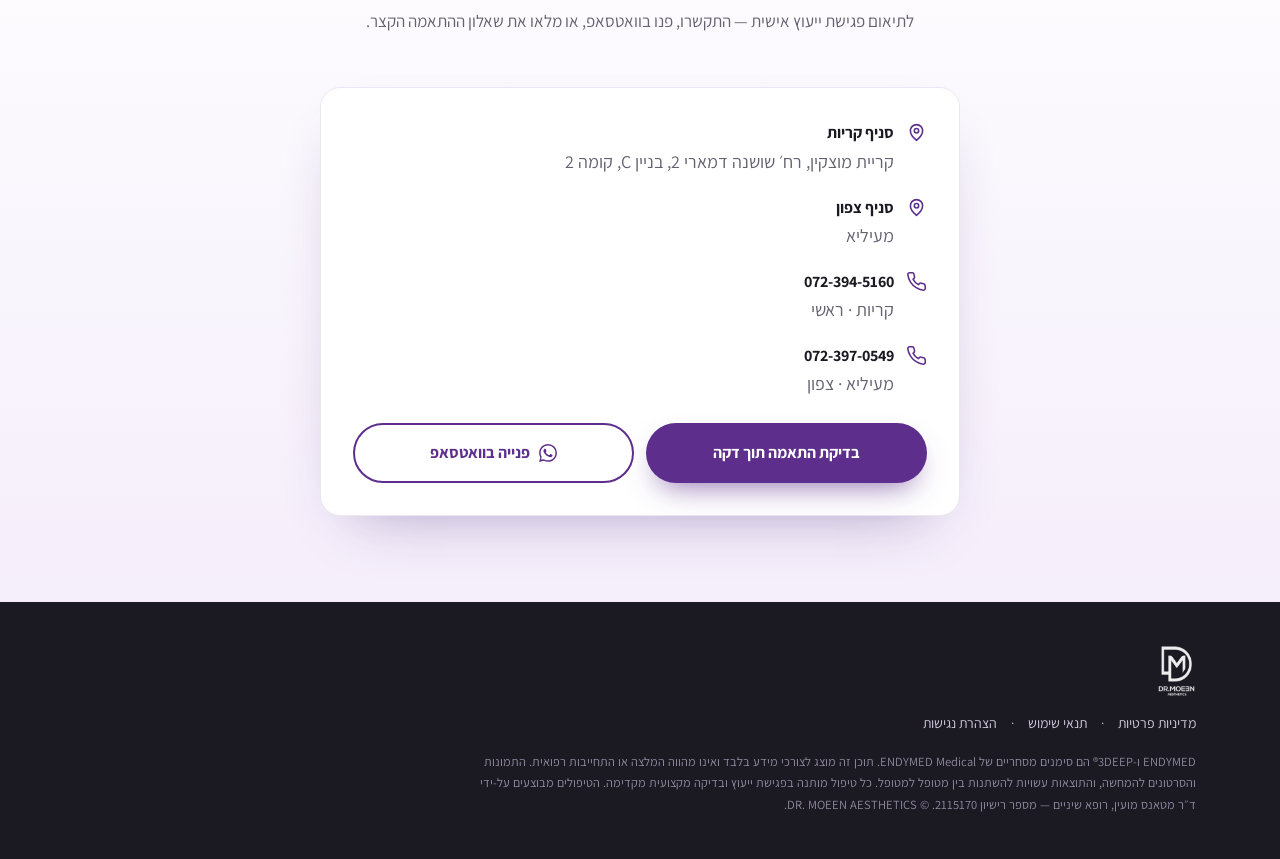
==== commit a6241fcf: "Quiz: screen out device-unsuitable cases with no data collection - Significant excess skin / signifi" ====
--- a/index.html
+++ b/index.html
@@ -727,7 +727,9 @@
     function computeResult(){
       var score = 0, hard3 = false;
       answers.forEach(function(a){ score += (a.fit||0); if(a.hard3) hard3 = true; });
-      var r = hard3 ? 3 : (score >= 4 ? 1 : (score >= 1 ? 2 : 3));
+      // hard3 = significant excess skin / significant skin folding -> not suitable for the non-surgical device.
+      // Only these clearly-unsuitable cases are screened out (no data collected); everyone else is a fit or a doctor exam.
+      var r = hard3 ? 3 : (score >= 4 ? 1 : 2);
       renderResult(r);
     }
 
@@ -740,8 +742,22 @@
       var conf = {
         1:{cls:'r1', icon:'<path d="M20 6L9 17l-5-5" stroke-linecap="round" stroke-linejoin="round"/>', h:'ייתכן שהטיפול מתאים לך', m:'לפי תשובותיך, ייתכן שטיפול לא־ניתוחי להפחתת שומן מקומי ולמיצוק מתאים לך. מומלץ להשלים בדיקת התאמה עם הצוות הרפואי.', cta:'לקביעת בדיקת התאמה', tag:'התאמה אפשרית'},
         2:{cls:'r2', icon:'<circle cx="12" cy="12" r="9"/><path d="M12 8.2v5.2M12 16.6v.01" stroke-linecap="round"/>', h:'נדרשת בדיקת רופא', m:'התשובות אינן מאפשרות לקבוע אם טיפול במכשיר יספיק. ד״ר מטאנס יבחן את כמות השומן, מצב העור ורמת הרפיון וימליץ על האפשרות המתאימה.', cta:'לתיאום בדיקת רופא', tag:'בדיקת רופא'},
-        3:{cls:'r3', icon:'<path d="M12 3.5l8.5 15H3.5z" stroke-linejoin="round"/><path d="M12 10v4M12 16.6v.01" stroke-linecap="round"/>', h:'מומלץ ייעוץ רפואי אישי', m:'לפי תשובותיך ייתכן שקיים רפיון או עודפי עור שטיפול לא־ניתוחי לבדו לא בהכרח יפתור. נשמח לבחון יחד, בייעוץ אישי, את האפשרויות הלא־ניתוחיות המתאימות עבורך ואת הציפיות מהתהליך.', cta:'לתיאום ייעוץ אישי', tag:'ייעוץ אישי'}
+        3:{cls:'r3', icon:'<path d="M12 3.5l8.5 15H3.5z" stroke-linejoin="round"/><path d="M12 10v4M12 16.6v.01" stroke-linecap="round"/>', h:'ייתכן שנדרש פתרון כירורגי', m:'לפי תשובותיך, ייתכן שקיימים עודפי עור או רפיון משמעותי שטיפול לא־ניתוחי במכשיר אינו פותר, ושבמצב כזה נדרש פתרון כירורגי. המרפאה מתמחה בטיפולים לא־ניתוחיים בלבד ואינה מבצעת ניתוחים — לכן במקרה זה מומלץ להתייעץ עם מנתח/רופא מתאים. תודה על מילוי השאלון.', tag:'לא מתאים למכשיר'}
       }[r];
+
+      // Outcome 3: clearly unsuitable for the non-surgical device -> inform + stop the funnel. No data is collected.
+      if(r === 3){
+        stage.innerHTML =
+          '<div class="q-screen q-result '+conf.cls+'">' +
+            '<div class="badge"><svg viewBox="0 0 24 24" fill="none" stroke="currentColor" stroke-width="2.2">'+conf.icon+'</svg></div>' +
+            '<h3>'+conf.h+'</h3>' +
+            '<p class="rmsg">'+conf.m+'</p>' +
+            '<div class="q-disc" style="margin-top:14px">התוצאה מבוססת על תשובותיך ואינה מהווה אבחון או ייעוץ רפואי.</div>' +
+            '<div class="q-nav" style="justify-content:center;margin-top:20px"><button class="q-back" id="qRestart">להתחלת השאלון מחדש</button></div>' +
+          '</div>';
+        document.getElementById('qRestart').onclick = renderIntro;
+        return;
+      }
 
       stage.innerHTML =
         '<div class="q-screen q-result '+conf.cls+'">' +
